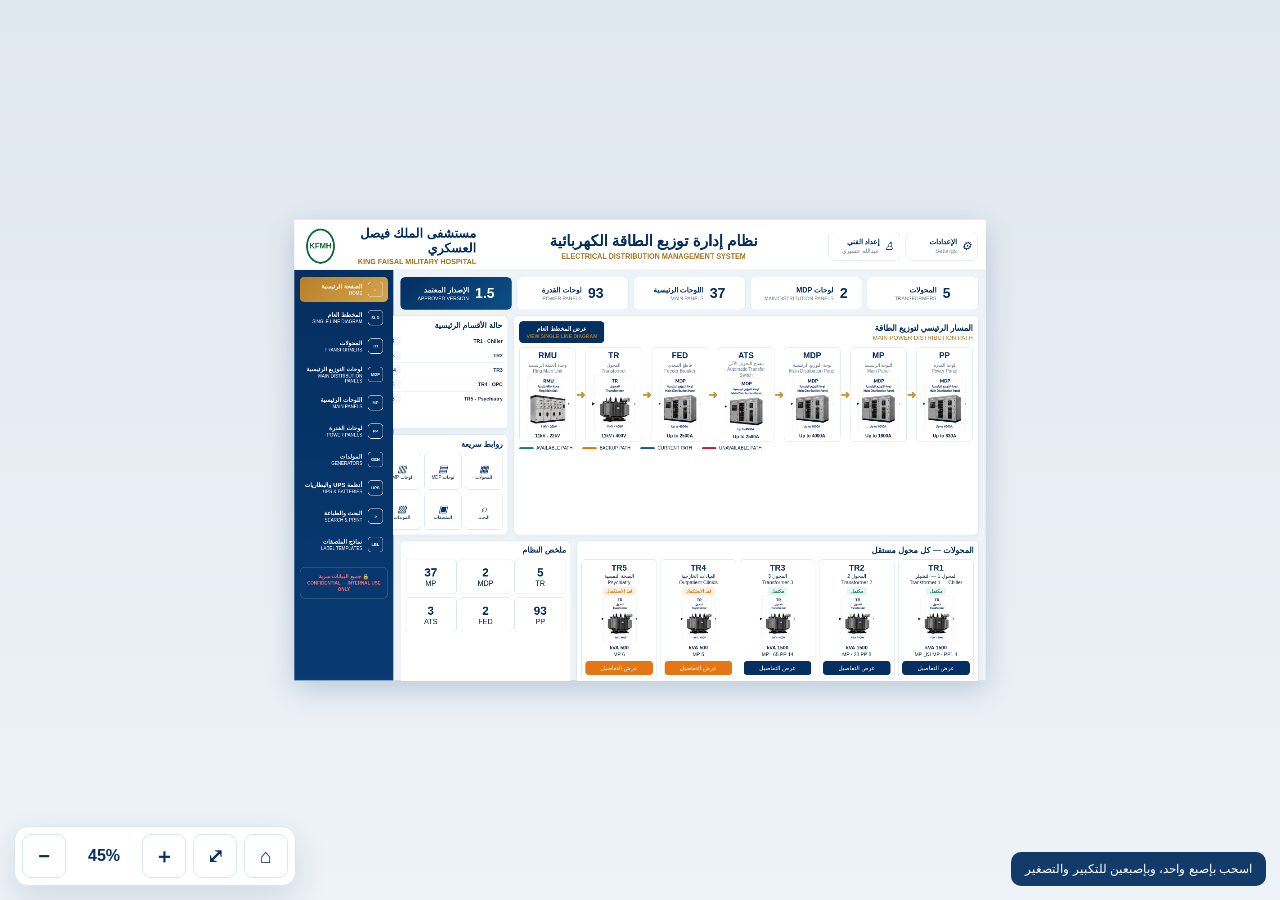
==== index.html @ 3d0b3456 "Rebuild approved electrical dashboard from scratch" ====
<!doctype html><html lang="ar" dir="rtl"><head><meta charset="utf-8"><meta name="viewport" content="width=device-width,initial-scale=1,minimum-scale=.1,maximum-scale=5,user-scalable=no,viewport-fit=cover"><title>نظام إدارة توزيع الطاقة الكهربائية</title><style>:root{--navy:#062f61;--navy2:#0c4e87;--gold:#c7963d;--bg:#eef3f8;--line:#dbe5ef;--ink:#10283f;--muted:#6b7b8d;--green:#17845c;--orange:#e47713;--red:#be2d2d;--shadow:0 14px 34px rgba(10,45,80,.12)}*{box-sizing:border-box}html,body{margin:0;width:100%;height:100%;overflow:hidden;background:#dfe7ef;font-family:Tahoma,"Segoe UI",Arial,sans-serif;color:var(--ink)}.vp{position:fixed;inset:0;overflow:hidden;touch-action:none;cursor:grab;background:linear-gradient(#dfe7ef,#edf3f8)}.vp.drag{cursor:grabbing}.stage{position:absolute;left:0;top:0;width:1536px;height:1024px;transform-origin:0 0;will-change:transform}.app{width:1536px;height:1024px;background:var(--bg);overflow:hidden;box-shadow:0 20px 60px rgba(6,47,97,.2)}header{height:112px;background:#fff;border-bottom:1px solid var(--line);display:grid;grid-template-columns:430px 1fr 370px;align-items:center;direction:ltr}.brand{display:flex;align-items:center;gap:18px;padding:14px 26px}.logo{width:78px;height:78px;border:4px solid #0f6a3b;border-radius:50%;display:grid;place-items:center;color:#0f6a3b;font-weight:900;background:#fff;font-size:17px}.brandtext{direction:rtl}.brandtext b{display:block;font-size:28px;color:var(--navy)}.brandtext span{display:block;margin-top:5px;color:#a7741e;font-weight:700;font-size:16px}.title{text-align:center;direction:rtl}.title h1{margin:0;font-size:34px;color:var(--navy)}.title p{margin:6px 0 0;color:#a7741e;font-weight:700;font-size:16px}.headtools{display:flex;gap:12px;justify-content:flex-end;padding:0 20px;direction:rtl}.tool{height:64px;min-width:160px;border:1px solid var(--line);border-radius:12px;background:#fff;display:flex;align-items:center;gap:10px;padding:10px 13px;color:var(--navy)}.tool i{font-size:25px}.tool small{display:block;color:var(--muted);margin-top:3px}.layout{display:grid;grid-template-columns:220px 1fr;height:912px;direction:ltr}.side{background:linear-gradient(180deg,#062f61,#083b72);padding:15px 12px;color:#fff;direction:rtl}.nav{display:grid;gap:7px}.nav button{height:56px;border:0;border-radius:10px;background:transparent;color:#fff;display:flex;align-items:center;gap:12px;padding:8px 11px;text-align:right;font-weight:700}.nav button.active{background:linear-gradient(135deg,#b77f28,#d4a54d)}.icon{width:34px;height:34px;border:1px solid #fff;border-radius:8px;display:grid;place-items:center;font-size:9px;flex:0 0 auto}.nav small{display:block;font-size:10px;font-weight:500;margin-top:2px}.conf{margin-top:22px;border:1px solid rgba(255,255,255,.3);border-radius:12px;padding:13px;text-align:center;color:#ff7070;font-weight:700;font-size:12px}.main{padding:15px 15px 10px;direction:rtl;overflow:hidden}.kpis{display:grid;grid-template-columns:repeat(5,1fr);gap:10px}.kpi{height:74px;background:#fff;border:1px solid var(--line);border-radius:11px;display:flex;align-items:center;justify-content:center;gap:14px}.kpi strong{font-size:31px;color:var(--navy)}.kpi b{color:var(--navy)}.kpi small{display:block;color:var(--muted);font-size:11px;margin-top:3px}.kpi.version{background:linear-gradient(135deg,var(--navy),var(--navy2))}.kpi.version *{color:#fff}.workspace{display:grid;grid-template-columns:1fr 380px;gap:12px;margin-top:12px}.panel,.status,.quick,.trs{background:#fff;border:1px solid var(--line);border-radius:12px;box-shadow:0 5px 16px rgba(10,45,80,.04)}.panel{padding:12px}.ph{display:flex;align-items:center;justify-content:space-between}.ph h2{margin:0;color:var(--navy);font-size:18px}.ph small{display:block;color:#a7741e;margin-top:3px}.sld{border:0;border-radius:8px;background:var(--navy);color:#fff;padding:9px 16px;font-weight:700}.flow{display:flex;align-items:center;justify-content:space-between;direction:ltr;margin-top:10px}.eq{width:126px;height:210px;border:1px solid var(--line);border-radius:9px;background:#fff;padding:7px;text-align:center;display:flex;flex-direction:column;justify-content:space-between}.eq b{color:var(--navy);font-size:18px}.eq small{color:var(--muted);font-size:10px;line-height:1.3}.eq img{width:100%;height:125px;object-fit:contain}.eq em{font-style:normal;font-size:10px;font-weight:700}.arr{font-size:25px;color:var(--gold);font-weight:900}.legend{display:flex;gap:22px;direction:ltr;margin-top:8px;font-size:10px}.leg{display:flex;align-items:center;gap:6px}.bar{width:32px;height:4px;border-radius:3px}.right{display:grid;grid-template-rows:252px 1fr;gap:12px}.status,.quick{padding:11px}.status h2,.quick h2{margin:0 0 8px;color:var(--navy);font-size:17px}.row{display:grid;grid-template-columns:1fr 52px 70px;align-items:center;gap:7px;padding:5px 0;border-bottom:1px solid #edf2f6;font-size:11px}.row:last-child{border:0}.num,.done,.wait{text-align:center;border-radius:5px;padding:4px}.num{background:#eef4f8}.done{background:#e8f6ef;color:var(--green)}.wait{background:#fff0e2;color:var(--orange)}.qgrid{display:grid;grid-template-columns:repeat(4,1fr);gap:7px}.q{height:82px;border:1px solid var(--line);border-radius:8px;display:grid;place-items:center;text-align:center;color:var(--navy);font-size:10px}.q i{display:block;font-size:22px}.bottom{display:grid;grid-template-columns:1fr 380px;gap:12px;margin-top:12px}.trs{padding:10px}.trs h2{margin:0;color:var(--navy);font-size:18px}.cards{display:grid;grid-template-columns:repeat(5,1fr);gap:8px;margin-top:9px}.card{border:1px solid var(--line);border-radius:9px;padding:8px;text-align:center}.card h3{margin:0;color:var(--navy);font-size:18px}.card .sub{font-size:11px;line-height:1.3;min-height:30px}.badge{display:inline-block;padding:4px 8px;border-radius:6px;font-size:10px;font-weight:700}.ok{background:#e7f6ef;color:var(--green)}.pending{background:#fff0e2;color:var(--orange)}.card img{width:120px;height:103px;object-fit:contain}.card p{font-size:11px;line-height:1.4;margin:2px 0 6px}.card button{width:100%;border:0;border-radius:7px;background:var(--navy);color:#fff;padding:8px}.card button.orange{background:var(--orange)}.summary{background:#fff;border:1px solid var(--line);border-radius:12px;padding:10px}.summary h2{margin:0;color:var(--navy);font-size:17px}.sumgrid{display:grid;grid-template-columns:repeat(3,1fr);gap:7px;margin-top:9px}.sum{height:78px;border:1px solid var(--line);border-radius:8px;display:grid;place-items:center;text-align:center}.sum strong{font-size:26px;color:var(--navy)}.controls{position:fixed;left:14px;bottom:14px;z-index:20;display:flex;gap:7px;direction:ltr;background:rgba(255,255,255,.96);padding:7px;border:1px solid var(--line);border-radius:14px;box-shadow:var(--shadow)}.controls button{width:44px;height:44px;border:1px solid var(--line);border-radius:9px;background:#fff;color:var(--navy);font-size:20px;font-weight:800}.controls span{min-width:62px;display:grid;place-items:center;color:var(--navy);font-weight:800}.hint{position:fixed;right:14px;bottom:14px;z-index:20;background:rgba(6,47,97,.94);color:#fff;padding:10px 14px;border-radius:10px;font-size:12px}@media(max-width:700px){.controls{left:10px;bottom:10px}.controls button{width:40px;height:40px}.hint{right:10px;bottom:68px}}</style></head><body><div class="controls"><button id="minus">−</button><span id="zv">45%</span><button id="plus">＋</button><button id="fit">⤢</button><button id="home">⌂</button></div><div class="hint">اسحب بإصبع واحد، وبإصبعين للتكبير والتصغير</div><div id="vp" class="vp"><div id="stage" class="stage"><div class="app"><header><div class="brand"><div class="logo">KFMH</div><div class="brandtext"><b>مستشفى الملك فيصل العسكري</b><span>KING FAISAL MILITARY HOSPITAL</span></div></div><div class="title"><h1>نظام إدارة توزيع الطاقة الكهربائية</h1><p>ELECTRICAL DISTRIBUTION MANAGEMENT SYSTEM</p></div><div class="headtools"><div class="tool"><i>⚙</i><div><b>الإعدادات</b><small>Settings</small></div></div><div class="tool"><i>♙</i><div><b>إعداد الفني</b><small>عبدالله عسيري</small></div></div></div></header><div class="layout"><aside class="side"><div class="nav"><button class="active"><span class="icon">⌂</span><span>الصفحة الرئيسية<small>HOME</small></span></button><button><span class="icon">SLD</span><span>المخطط العام<small>SINGLE LINE DIAGRAM</small></span></button><button><span class="icon">TR</span><span>المحولات<small>TRANSFORMERS</small></span></button><button><span class="icon">MDP</span><span>لوحات التوزيع الرئيسية<small>MAIN DISTRIBUTION PANELS</small></span></button><button><span class="icon">MP</span><span>اللوحات الرئيسية<small>MAIN PANELS</small></span></button><button><span class="icon">PP</span><span>لوحات القدرة<small>POWER PANELS</small></span></button><button><span class="icon">GEN</span><span>المولدات<small>GENERATORS</small></span></button><button><span class="icon">UPS</span><span>أنظمة UPS والبطاريات<small>UPS & BATTERIES</small></span></button><button><span class="icon">⌕</span><span>البحث والطباعة<small>SEARCH & PRINT</small></span></button><button><span class="icon">LBL</span><span>نماذج الملصقات<small>LABEL TEMPLATES</small></span></button></div><div class="conf">🔒 جميع البيانات سرية<br><small>CONFIDENTIAL — INTERNAL USE ONLY</small></div></aside><main class="main"><div class="kpis"><div class="kpi"><strong>5</strong><div><b>المحولات</b><small>TRANSFORMERS</small></div></div><div class="kpi"><strong>2</strong><div><b>لوحات MDP</b><small>MAIN DISTRIBUTION PANELS</small></div></div><div class="kpi"><strong>37</strong><div><b>اللوحات الرئيسية</b><small>MAIN PANELS</small></div></div><div class="kpi"><strong>93</strong><div><b>لوحات القدرة</b><small>POWER PANELS</small></div></div><div class="kpi version"><strong>1.5</strong><div><b>الإصدار المعتمد</b><small>APPROVED VERSION</small></div></div></div><div class="workspace"><section class="panel"><div class="ph"><div><h2>المسار الرئيسي لتوزيع الطاقة</h2><small>MAIN POWER DISTRIBUTION PATH</small></div><button class="sld">عرض المخطط العام<br><small>VIEW SINGLE LINE DIAGRAM</small></button></div><div class="flow"><div class="eq"><b>RMU</b><small>وحدة الحلقة الرئيسية<br>Ring Main Unit</small><img data-img="rmu"><em>11kV - 22kV</em></div><span class="arr">➜</span><div class="eq"><b>TR</b><small>المحول<br>Transformer</small><img data-img="tr"><em>11kV / 400V</em></div><span class="arr">➜</span><div class="eq"><b>FED</b><small>قاطع المغذي<br>Feeder Breaker</small><img data-img="panel"><em>Up to 2500A</em></div><span class="arr">➜</span><div class="eq"><b>ATS</b><small>مفتاح التحويل الآلي<br>Automatic Transfer Switch</small><img data-img="panel"><em>Up to 2500A</em></div><span class="arr">➜</span><div class="eq"><b>MDP</b><small>لوحة التوزيع الرئيسية<br>Main Distribution Panel</small><img data-img="panel"><em>Up to 4000A</em></div><span class="arr">➜</span><div class="eq"><b>MP</b><small>اللوحة الرئيسية<br>Main Panel</small><img data-img="panel"><em>Up to 1600A</em></div><span class="arr">➜</span><div class="eq"><b>PP</b><small>لوحة القدرة<br>Power Panel</small><img data-img="panel"><em>Up to 630A</em></div></div><div class="legend"><div class="leg"><span class="bar" style="background:#16845c"></span>AVAILABLE PATH</div><div class="leg"><span class="bar" style="background:#e87500"></span>BACKUP PATH</div><div class="leg"><span class="bar" style="background:#12559b"></span>CURRENT PATH</div><div class="leg"><span class="bar" style="background:#db1230"></span>UNAVAILABLE PATH</div></div></section><div class="right"><section class="status"><h2>حالة الأقسام الرئيسية</h2><div class="row"><b>TR1 - Chiller</b><span class="num">4 MP</span><span class="done">مكتمل</span></div><div class="row"><b>TR2</b><span class="num">8 MP</span><span class="done">مكتمل</span></div><div class="row"><b>TR3</b><span class="num">14 MP</span><span class="done">مكتمل</span></div><div class="row"><b>TR4 - OPC</b><span class="num">5 MP</span><span class="wait">قيد الاستكمال</span></div><div class="row"><b>TR5 - Psychiatry</b><span class="num">6 MP</span><span class="wait">قيد الاستكمال</span></div></section><section class="quick"><h2>روابط سريعة</h2><div class="qgrid"><div class="q"><div><i>▦</i>المحولات</div></div><div class="q"><div><i>▤</i>لوحات MDP</div></div><div class="q"><div><i>▥</i>لوحات MP</div></div><div class="q"><div><i>▧</i>لوحات PP</div></div><div class="q"><div><i>⌕</i>البحث</div></div><div class="q"><div><i>▣</i>الملصقات</div></div><div class="q"><div><i>▨</i>المولدات</div></div><div class="q"><div><i>▱</i>UPS</div></div></div></section></div></div><div class="bottom"><section class="trs"><h2>المحولات — كل محول مستقل</h2><div class="cards"><article class="card"><h3>TR1</h3><div class="sub">المحول 1 — التشيلر<br>Transformer 1 — Chiller</div><span class="badge ok">مكتمل</span><br><img data-img="tr"><p><b>1500 kVA</b><br>4 MP · PP1 لكل MP</p><button>عرض التفاصيل</button></article><article class="card"><h3>TR2</h3><div class="sub">المحول 2<br>Transformer 2</div><span class="badge ok">مكتمل</span><br><img data-img="tr"><p><b>1500 kVA</b><br>8 MP · 28 PP</p><button>عرض التفاصيل</button></article><article class="card"><h3>TR3</h3><div class="sub">المحول 3<br>Transformer 3</div><span class="badge ok">مكتمل</span><br><img data-img="tr"><p><b>1500 kVA</b><br>14 MP · 65 PP</p><button>عرض التفاصيل</button></article><article class="card"><h3>TR4</h3><div class="sub">العيادات الخارجية<br>Outpatient Clinics</div><span class="badge pending">قيد الاستكمال</span><br><img data-img="tr"><p><b>500 kVA</b><br>5 MP</p><button class="orange">عرض التفاصيل</button></article><article class="card"><h3>TR5</h3><div class="sub">الصحة النفسية<br>Psychiatry</div><span class="badge pending">قيد الاستكمال</span><br><img data-img="tr"><p><b>500 kVA</b><br>6 MP</p><button class="orange">عرض التفاصيل</button></article></div></section><section class="summary"><h2>ملخص النظام</h2><div class="sumgrid"><div class="sum"><div><strong>5</strong><br>TR</div></div><div class="sum"><div><strong>2</strong><br>MDP</div></div><div class="sum"><div><strong>37</strong><br>MP</div></div><div class="sum"><div><strong>93</strong><br>PP</div></div><div class="sum"><div><strong>2</strong><br>FED</div></div><div class="sum"><div><strong>3</strong><br>ATS</div></div></div></section></div></main></div></div></div></div><script>async function loadImg(name){const t=await fetch('assets/'+name+'.b64').then(r=>r.text());document.querySelectorAll('[data-img="'+name+'"]').forEach(i=>i.src='data:image/webp;base64,'+t.trim())}['rmu','tr','panel'].forEach(loadImg);const W=1536,H=1024,MIN=.1,MAX=4,STEP=.05,vp=document.getElementById('vp'),stage=document.getElementById('stage'),zv=document.getElementById('zv');let z=.45,x=0,y=0,drag=false,sx=0,sy=0,bx=0,by=0,pinch=0,startZ=1;function clamp(){const w=W*z,h=H*z,p=18;x=Math.max(Math.min(p,innerWidth-w-p),Math.min(Math.max(p,innerWidth-w-p),x));y=Math.max(Math.min(p,innerHeight-h-p),Math.min(Math.max(p,innerHeight-h-p),y))}function draw(){clamp();stage.style.transform=`translate3d(${x}px,${y}px,0) scale(${z})`;zv.textContent=Math.round(z*100)+'%'}function set45(){z=.45;x=(innerWidth-W*z)/2;y=(innerHeight-H*z)/2;draw()}function fit(){z=Math.min((innerWidth-20)/W,(innerHeight-20)/H);x=(innerWidth-W*z)/2;y=(innerHeight-H*z)/2;draw()}function zoom(d,cx=innerWidth/2,cy=innerHeight/2){const o=z;z=Math.max(MIN,Math.min(MAX,z+d));const r=z/o;x=cx-(cx-x)*r;y=cy-(cy-y)*r;draw()}minus.onclick=()=>zoom(-STEP);plus.onclick=()=>zoom(STEP);fit.onclick=fit;home.onclick=set45;vp.addEventListener('pointerdown',e=>{if(e.target.closest('button'))return;drag=true;vp.classList.add('drag');vp.setPointerCapture(e.pointerId);sx=e.clientX;sy=e.clientY;bx=x;by=y});vp.addEventListener('pointermove',e=>{if(!drag)return;x=bx+e.clientX-sx;y=by+e.clientY-sy;draw()});['pointerup','pointercancel'].forEach(n=>vp.addEventListener(n,()=>{drag=false;vp.classList.remove('drag')}));vp.addEventListener('wheel',e=>{e.preventDefault();zoom(e.deltaY<0?STEP:-STEP,e.clientX,e.clientY)},{passive:false});vp.addEventListener('touchstart',e=>{if(e.touches.length===2){pinch=Math.hypot(e.touches[0].clientX-e.touches[1].clientX,e.touches[0].clientY-e.touches[1].clientY);startZ=z}},{passive:false});vp.addEventListener('touchmove',e=>{if(e.touches.length===2&&pinch){e.preventDefault();const d=Math.hypot(e.touches[0].clientX-e.touches[1].clientX,e.touches[0].clientY-e.touches[1].clientY),mx=(e.touches[0].clientX+e.touches[1].clientX)/2,my=(e.touches[0].clientY+e.touches[1].clientY)/2,o=z;z=Math.max(MIN,Math.min(MAX,startZ*d/pinch));const r=z/o;x=mx-(mx-x)*r;y=my-(my-y)*r;draw()}},{passive:false});addEventListener('resize',set45);addEventListener('load',set45);</script></body></html>
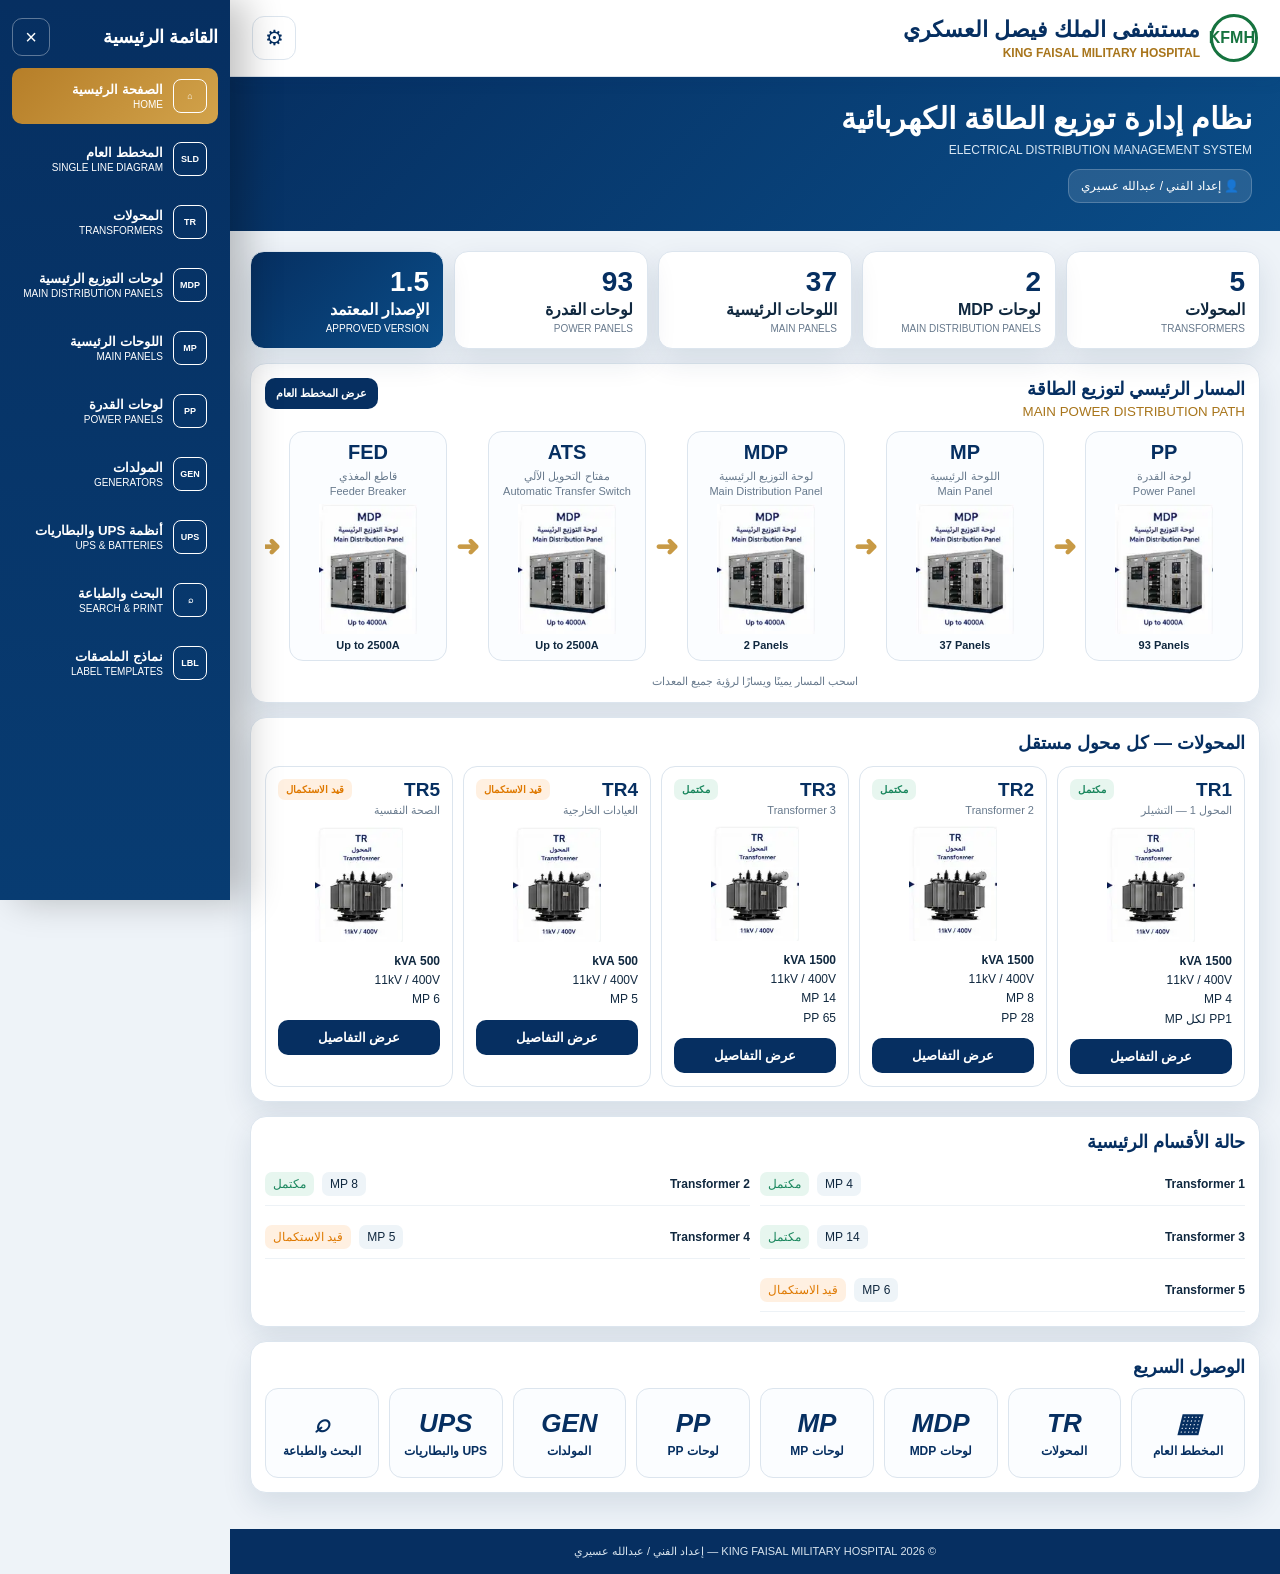
==== commit 5f2458cb: "Rebuild homepage mobile first for phones and desktop" ====
--- a/index.html
+++ b/index.html
@@ -1 +1 @@
-<!doctype html><html lang="ar" dir="rtl"><head><meta charset="utf-8"><meta name="viewport" content="width=device-width,initial-scale=1,minimum-scale=.1,maximum-scale=5,user-scalable=no,viewport-fit=cover"><title>نظام إدارة توزيع الطاقة الكهربائية</title><style>:root{--navy:#062f61;--navy2:#0c4e87;--gold:#c7963d;--bg:#eef3f8;--line:#dbe5ef;--ink:#10283f;--muted:#6b7b8d;--green:#17845c;--orange:#e47713;--red:#be2d2d;--shadow:0 14px 34px rgba(10,45,80,.12)}*{box-sizing:border-box}html,body{margin:0;width:100%;height:100%;overflow:hidden;background:#dfe7ef;font-family:Tahoma,"Segoe UI",Arial,sans-serif;color:var(--ink)}.vp{position:fixed;inset:0;overflow:hidden;touch-action:none;cursor:grab;background:linear-gradient(#dfe7ef,#edf3f8)}.vp.drag{cursor:grabbing}.stage{position:absolute;left:0;top:0;width:1536px;height:1024px;transform-origin:0 0;will-change:transform}.app{width:1536px;height:1024px;background:var(--bg);overflow:hidden;box-shadow:0 20px 60px rgba(6,47,97,.2)}header{height:112px;background:#fff;border-bottom:1px solid var(--line);display:grid;grid-template-columns:430px 1fr 370px;align-items:center;direction:ltr}.brand{display:flex;align-items:center;gap:18px;padding:14px 26px}.logo{width:78px;height:78px;border:4px solid #0f6a3b;border-radius:50%;display:grid;place-items:center;color:#0f6a3b;font-weight:900;background:#fff;font-size:17px}.brandtext{direction:rtl}.brandtext b{display:block;font-size:28px;color:var(--navy)}.brandtext span{display:block;margin-top:5px;color:#a7741e;font-weight:700;font-size:16px}.title{text-align:center;direction:rtl}.title h1{margin:0;font-size:34px;color:var(--navy)}.title p{margin:6px 0 0;color:#a7741e;font-weight:700;font-size:16px}.headtools{display:flex;gap:12px;justify-content:flex-end;padding:0 20px;direction:rtl}.tool{height:64px;min-width:160px;border:1px solid var(--line);border-radius:12px;background:#fff;display:flex;align-items:center;gap:10px;padding:10px 13px;color:var(--navy)}.tool i{font-size:25px}.tool small{display:block;color:var(--muted);margin-top:3px}.layout{display:grid;grid-template-columns:220px 1fr;height:912px;direction:ltr}.side{background:linear-gradient(180deg,#062f61,#083b72);padding:15px 12px;color:#fff;direction:rtl}.nav{display:grid;gap:7px}.nav button{height:56px;border:0;border-radius:10px;background:transparent;color:#fff;display:flex;align-items:center;gap:12px;padding:8px 11px;text-align:right;font-weight:700}.nav button.active{background:linear-gradient(135deg,#b77f28,#d4a54d)}.icon{width:34px;height:34px;border:1px solid #fff;border-radius:8px;display:grid;place-items:center;font-size:9px;flex:0 0 auto}.nav small{display:block;font-size:10px;font-weight:500;margin-top:2px}.conf{margin-top:22px;border:1px solid rgba(255,255,255,.3);border-radius:12px;padding:13px;text-align:center;color:#ff7070;font-weight:700;font-size:12px}.main{padding:15px 15px 10px;direction:rtl;overflow:hidden}.kpis{display:grid;grid-template-columns:repeat(5,1fr);gap:10px}.kpi{height:74px;background:#fff;border:1px solid var(--line);border-radius:11px;display:flex;align-items:center;justify-content:center;gap:14px}.kpi strong{font-size:31px;color:var(--navy)}.kpi b{color:var(--navy)}.kpi small{display:block;color:var(--muted);font-size:11px;margin-top:3px}.kpi.version{background:linear-gradient(135deg,var(--navy),var(--navy2))}.kpi.version *{color:#fff}.workspace{display:grid;grid-template-columns:1fr 380px;gap:12px;margin-top:12px}.panel,.status,.quick,.trs{background:#fff;border:1px solid var(--line);border-radius:12px;box-shadow:0 5px 16px rgba(10,45,80,.04)}.panel{padding:12px}.ph{display:flex;align-items:center;justify-content:space-between}.ph h2{margin:0;color:var(--navy);font-size:18px}.ph small{display:block;color:#a7741e;margin-top:3px}.sld{border:0;border-radius:8px;background:var(--navy);color:#fff;padding:9px 16px;font-weight:700}.flow{display:flex;align-items:center;justify-content:space-between;direction:ltr;margin-top:10px}.eq{width:126px;height:210px;border:1px solid var(--line);border-radius:9px;background:#fff;padding:7px;text-align:center;display:flex;flex-direction:column;justify-content:space-between}.eq b{color:var(--navy);font-size:18px}.eq small{color:var(--muted);font-size:10px;line-height:1.3}.eq img{width:100%;height:125px;object-fit:contain}.eq em{font-style:normal;font-size:10px;font-weight:700}.arr{font-size:25px;color:var(--gold);font-weight:900}.legend{display:flex;gap:22px;direction:ltr;margin-top:8px;font-size:10px}.leg{display:flex;align-items:center;gap:6px}.bar{width:32px;height:4px;border-radius:3px}.right{display:grid;grid-template-rows:252px 1fr;gap:12px}.status,.quick{padding:11px}.status h2,.quick h2{margin:0 0 8px;color:var(--navy);font-size:17px}.row{display:grid;grid-template-columns:1fr 52px 70px;align-items:center;gap:7px;padding:5px 0;border-bottom:1px solid #edf2f6;font-size:11px}.row:last-child{border:0}.num,.done,.wait{text-align:center;border-radius:5px;padding:4px}.num{background:#eef4f8}.done{background:#e8f6ef;color:var(--green)}.wait{background:#fff0e2;color:var(--orange)}.qgrid{display:grid;grid-template-columns:repeat(4,1fr);gap:7px}.q{height:82px;border:1px solid var(--line);border-radius:8px;display:grid;place-items:center;text-align:center;color:var(--navy);font-size:10px}.q i{display:block;font-size:22px}.bottom{display:grid;grid-template-columns:1fr 380px;gap:12px;margin-top:12px}.trs{padding:10px}.trs h2{margin:0;color:var(--navy);font-size:18px}.cards{display:grid;grid-template-columns:repeat(5,1fr);gap:8px;margin-top:9px}.card{border:1px solid var(--line);border-radius:9px;padding:8px;text-align:center}.card h3{margin:0;color:var(--navy);font-size:18px}.card .sub{font-size:11px;line-height:1.3;min-height:30px}.badge{display:inline-block;padding:4px 8px;border-radius:6px;font-size:10px;font-weight:700}.ok{background:#e7f6ef;color:var(--green)}.pending{background:#fff0e2;color:var(--orange)}.card img{width:120px;height:103px;object-fit:contain}.card p{font-size:11px;line-height:1.4;margin:2px 0 6px}.card button{width:100%;border:0;border-radius:7px;background:var(--navy);color:#fff;padding:8px}.card button.orange{background:var(--orange)}.summary{background:#fff;border:1px solid var(--line);border-radius:12px;padding:10px}.summary h2{margin:0;color:var(--navy);font-size:17px}.sumgrid{display:grid;grid-template-columns:repeat(3,1fr);gap:7px;margin-top:9px}.sum{height:78px;border:1px solid var(--line);border-radius:8px;display:grid;place-items:center;text-align:center}.sum strong{font-size:26px;color:var(--navy)}.controls{position:fixed;left:14px;bottom:14px;z-index:20;display:flex;gap:7px;direction:ltr;background:rgba(255,255,255,.96);padding:7px;border:1px solid var(--line);border-radius:14px;box-shadow:var(--shadow)}.controls button{width:44px;height:44px;border:1px solid var(--line);border-radius:9px;background:#fff;color:var(--navy);font-size:20px;font-weight:800}.controls span{min-width:62px;display:grid;place-items:center;color:var(--navy);font-weight:800}.hint{position:fixed;right:14px;bottom:14px;z-index:20;background:rgba(6,47,97,.94);color:#fff;padding:10px 14px;border-radius:10px;font-size:12px}@media(max-width:700px){.controls{left:10px;bottom:10px}.controls button{width:40px;height:40px}.hint{right:10px;bottom:68px}}</style></head><body><div class="controls"><button id="minus">−</button><span id="zv">45%</span><button id="plus">＋</button><button id="fit">⤢</button><button id="home">⌂</button></div><div class="hint">اسحب بإصبع واحد، وبإصبعين للتكبير والتصغير</div><div id="vp" class="vp"><div id="stage" class="stage"><div class="app"><header><div class="brand"><div class="logo">KFMH</div><div class="brandtext"><b>مستشفى الملك فيصل العسكري</b><span>KING FAISAL MILITARY HOSPITAL</span></div></div><div class="title"><h1>نظام إدارة توزيع الطاقة الكهربائية</h1><p>ELECTRICAL DISTRIBUTION MANAGEMENT SYSTEM</p></div><div class="headtools"><div class="tool"><i>⚙</i><div><b>الإعدادات</b><small>Settings</small></div></div><div class="tool"><i>♙</i><div><b>إعداد الفني</b><small>عبدالله عسيري</small></div></div></div></header><div class="layout"><aside class="side"><div class="nav"><button class="active"><span class="icon">⌂</span><span>الصفحة الرئيسية<small>HOME</small></span></button><button><span class="icon">SLD</span><span>المخطط العام<small>SINGLE LINE DIAGRAM</small></span></button><button><span class="icon">TR</span><span>المحولات<small>TRANSFORMERS</small></span></button><button><span class="icon">MDP</span><span>لوحات التوزيع الرئيسية<small>MAIN DISTRIBUTION PANELS</small></span></button><button><span class="icon">MP</span><span>اللوحات الرئيسية<small>MAIN PANELS</small></span></button><button><span class="icon">PP</span><span>لوحات القدرة<small>POWER PANELS</small></span></button><button><span class="icon">GEN</span><span>المولدات<small>GENERATORS</small></span></button><button><span class="icon">UPS</span><span>أنظمة UPS والبطاريات<small>UPS & BATTERIES</small></span></button><button><span class="icon">⌕</span><span>البحث والطباعة<small>SEARCH & PRINT</small></span></button><button><span class="icon">LBL</span><span>نماذج الملصقات<small>LABEL TEMPLATES</small></span></button></div><div class="conf">🔒 جميع البيانات سرية<br><small>CONFIDENTIAL — INTERNAL USE ONLY</small></div></aside><main class="main"><div class="kpis"><div class="kpi"><strong>5</strong><div><b>المحولات</b><small>TRANSFORMERS</small></div></div><div class="kpi"><strong>2</strong><div><b>لوحات MDP</b><small>MAIN DISTRIBUTION PANELS</small></div></div><div class="kpi"><strong>37</strong><div><b>اللوحات الرئيسية</b><small>MAIN PANELS</small></div></div><div class="kpi"><strong>93</strong><div><b>لوحات القدرة</b><small>POWER PANELS</small></div></div><div class="kpi version"><strong>1.5</strong><div><b>الإصدار المعتمد</b><small>APPROVED VERSION</small></div></div></div><div class="workspace"><section class="panel"><div class="ph"><div><h2>المسار الرئيسي لتوزيع الطاقة</h2><small>MAIN POWER DISTRIBUTION PATH</small></div><button class="sld">عرض المخطط العام<br><small>VIEW SINGLE LINE DIAGRAM</small></button></div><div class="flow"><div class="eq"><b>RMU</b><small>وحدة الحلقة الرئيسية<br>Ring Main Unit</small><img data-img="rmu"><em>11kV - 22kV</em></div><span class="arr">➜</span><div class="eq"><b>TR</b><small>المحول<br>Transformer</small><img data-img="tr"><em>11kV / 400V</em></div><span class="arr">➜</span><div class="eq"><b>FED</b><small>قاطع المغذي<br>Feeder Breaker</small><img data-img="panel"><em>Up to 2500A</em></div><span class="arr">➜</span><div class="eq"><b>ATS</b><small>مفتاح التحويل الآلي<br>Automatic Transfer Switch</small><img data-img="panel"><em>Up to 2500A</em></div><span class="arr">➜</span><div class="eq"><b>MDP</b><small>لوحة التوزيع الرئيسية<br>Main Distribution Panel</small><img data-img="panel"><em>Up to 4000A</em></div><span class="arr">➜</span><div class="eq"><b>MP</b><small>اللوحة الرئيسية<br>Main Panel</small><img data-img="panel"><em>Up to 1600A</em></div><span class="arr">➜</span><div class="eq"><b>PP</b><small>لوحة القدرة<br>Power Panel</small><img data-img="panel"><em>Up to 630A</em></div></div><div class="legend"><div class="leg"><span class="bar" style="background:#16845c"></span>AVAILABLE PATH</div><div class="leg"><span class="bar" style="background:#e87500"></span>BACKUP PATH</div><div class="leg"><span class="bar" style="background:#12559b"></span>CURRENT PATH</div><div class="leg"><span class="bar" style="background:#db1230"></span>UNAVAILABLE PATH</div></div></section><div class="right"><section class="status"><h2>حالة الأقسام الرئيسية</h2><div class="row"><b>TR1 - Chiller</b><span class="num">4 MP</span><span class="done">مكتمل</span></div><div class="row"><b>TR2</b><span class="num">8 MP</span><span class="done">مكتمل</span></div><div class="row"><b>TR3</b><span class="num">14 MP</span><span class="done">مكتمل</span></div><div class="row"><b>TR4 - OPC</b><span class="num">5 MP</span><span class="wait">قيد الاستكمال</span></div><div class="row"><b>TR5 - Psychiatry</b><span class="num">6 MP</span><span class="wait">قيد الاستكمال</span></div></section><section class="quick"><h2>روابط سريعة</h2><div class="qgrid"><div class="q"><div><i>▦</i>المحولات</div></div><div class="q"><div><i>▤</i>لوحات MDP</div></div><div class="q"><div><i>▥</i>لوحات MP</div></div><div class="q"><div><i>▧</i>لوحات PP</div></div><div class="q"><div><i>⌕</i>البحث</div></div><div class="q"><div><i>▣</i>الملصقات</div></div><div class="q"><div><i>▨</i>المولدات</div></div><div class="q"><div><i>▱</i>UPS</div></div></div></section></div></div><div class="bottom"><section class="trs"><h2>المحولات — كل محول مستقل</h2><div class="cards"><article class="card"><h3>TR1</h3><div class="sub">المحول 1 — التشيلر<br>Transformer 1 — Chiller</div><span class="badge ok">مكتمل</span><br><img data-img="tr"><p><b>1500 kVA</b><br>4 MP · PP1 لكل MP</p><button>عرض التفاصيل</button></article><article class="card"><h3>TR2</h3><div class="sub">المحول 2<br>Transformer 2</div><span class="badge ok">مكتمل</span><br><img data-img="tr"><p><b>1500 kVA</b><br>8 MP · 28 PP</p><button>عرض التفاصيل</button></article><article class="card"><h3>TR3</h3><div class="sub">المحول 3<br>Transformer 3</div><span class="badge ok">مكتمل</span><br><img data-img="tr"><p><b>1500 kVA</b><br>14 MP · 65 PP</p><button>عرض التفاصيل</button></article><article class="card"><h3>TR4</h3><div class="sub">العيادات الخارجية<br>Outpatient Clinics</div><span class="badge pending">قيد الاستكمال</span><br><img data-img="tr"><p><b>500 kVA</b><br>5 MP</p><button class="orange">عرض التفاصيل</button></article><article class="card"><h3>TR5</h3><div class="sub">الصحة النفسية<br>Psychiatry</div><span class="badge pending">قيد الاستكمال</span><br><img data-img="tr"><p><b>500 kVA</b><br>6 MP</p><button class="orange">عرض التفاصيل</button></article></div></section><section class="summary"><h2>ملخص النظام</h2><div class="sumgrid"><div class="sum"><div><strong>5</strong><br>TR</div></div><div class="sum"><div><strong>2</strong><br>MDP</div></div><div class="sum"><div><strong>37</strong><br>MP</div></div><div class="sum"><div><strong>93</strong><br>PP</div></div><div class="sum"><div><strong>2</strong><br>FED</div></div><div class="sum"><div><strong>3</strong><br>ATS</div></div></div></section></div></main></div></div></div></div><script>async function loadImg(name){const t=await fetch('assets/'+name+'.b64').then(r=>r.text());document.querySelectorAll('[data-img="'+name+'"]').forEach(i=>i.src='data:image/webp;base64,'+t.trim())}['rmu','tr','panel'].forEach(loadImg);const W=1536,H=1024,MIN=.1,MAX=4,STEP=.05,vp=document.getElementById('vp'),stage=document.getElementById('stage'),zv=document.getElementById('zv');let z=.45,x=0,y=0,drag=false,sx=0,sy=0,bx=0,by=0,pinch=0,startZ=1;function clamp(){const w=W*z,h=H*z,p=18;x=Math.max(Math.min(p,innerWidth-w-p),Math.min(Math.max(p,innerWidth-w-p),x));y=Math.max(Math.min(p,innerHeight-h-p),Math.min(Math.max(p,innerHeight-h-p),y))}function draw(){clamp();stage.style.transform=`translate3d(${x}px,${y}px,0) scale(${z})`;zv.textContent=Math.round(z*100)+'%'}function set45(){z=.45;x=(innerWidth-W*z)/2;y=(innerHeight-H*z)/2;draw()}function fit(){z=Math.min((innerWidth-20)/W,(innerHeight-20)/H);x=(innerWidth-W*z)/2;y=(innerHeight-H*z)/2;draw()}function zoom(d,cx=innerWidth/2,cy=innerHeight/2){const o=z;z=Math.max(MIN,Math.min(MAX,z+d));const r=z/o;x=cx-(cx-x)*r;y=cy-(cy-y)*r;draw()}minus.onclick=()=>zoom(-STEP);plus.onclick=()=>zoom(STEP);fit.onclick=fit;home.onclick=set45;vp.addEventListener('pointerdown',e=>{if(e.target.closest('button'))return;drag=true;vp.classList.add('drag');vp.setPointerCapture(e.pointerId);sx=e.clientX;sy=e.clientY;bx=x;by=y});vp.addEventListener('pointermove',e=>{if(!drag)return;x=bx+e.clientX-sx;y=by+e.clientY-sy;draw()});['pointerup','pointercancel'].forEach(n=>vp.addEventListener(n,()=>{drag=false;vp.classList.remove('drag')}));vp.addEventListener('wheel',e=>{e.preventDefault();zoom(e.deltaY<0?STEP:-STEP,e.clientX,e.clientY)},{passive:false});vp.addEventListener('touchstart',e=>{if(e.touches.length===2){pinch=Math.hypot(e.touches[0].clientX-e.touches[1].clientX,e.touches[0].clientY-e.touches[1].clientY);startZ=z}},{passive:false});vp.addEventListener('touchmove',e=>{if(e.touches.length===2&&pinch){e.preventDefault();const d=Math.hypot(e.touches[0].clientX-e.touches[1].clientX,e.touches[0].clientY-e.touches[1].clientY),mx=(e.touches[0].clientX+e.touches[1].clientX)/2,my=(e.touches[0].clientY+e.touches[1].clientY)/2,o=z;z=Math.max(MIN,Math.min(MAX,startZ*d/pinch));const r=z/o;x=mx-(mx-x)*r;y=my-(my-y)*r;draw()}},{passive:false});addEventListener('resize',set45);addEventListener('load',set45);</script></body></html>+<!doctype html><html lang="ar" dir="rtl"><head><meta charset="utf-8"><meta name="viewport" content="width=device-width,initial-scale=1,viewport-fit=cover"><title>نظام إدارة توزيع الطاقة الكهربائية</title><style>:root{--navy:#062f61;--navy2:#0a4d88;--gold:#c89a45;--bg:#eef3f8;--card:#fff;--line:#dce5ee;--ink:#10283f;--muted:#687a8d;--green:#19865d;--orange:#df7900;--shadow:0 12px 30px rgba(8,45,82,.11)}*{box-sizing:border-box}html{scroll-behavior:smooth}body{margin:0;background:var(--bg);color:var(--ink);font-family:Tahoma,"Segoe UI",Arial,sans-serif}.app{min-height:100vh}.topbar{position:sticky;top:0;z-index:40;background:#fff;border-bottom:1px solid var(--line);display:flex;align-items:center;justify-content:space-between;padding:12px 14px;box-shadow:0 5px 16px rgba(6,47,97,.06)}.brand{display:flex;align-items:center;gap:10px}.logo{width:48px;height:48px;border-radius:50%;border:3px solid #16733f;display:grid;place-items:center;color:#16733f;font-weight:900;background:#fff}.brand h1{margin:0;color:var(--navy);font-size:17px}.brand p{margin:3px 0 0;color:#a8751b;font-size:10px;font-weight:700}.menuBtn,.settingsBtn{width:44px;height:44px;border:1px solid var(--line);border-radius:12px;background:#fff;color:var(--navy);font-size:21px}.hero{background:linear-gradient(135deg,var(--navy),var(--navy2));color:#fff;padding:18px 14px 22px}.hero h2{margin:0;font-size:24px}.hero p{margin:7px 0 0;color:#d9e7f3;font-size:12px}.tech{margin-top:12px;display:inline-flex;gap:8px;align-items:center;background:rgba(255,255,255,.12);border:1px solid rgba(255,255,255,.2);padding:9px 12px;border-radius:12px;font-size:12px}.content{padding:14px}.kpis{display:grid;grid-template-columns:repeat(2,1fr);gap:10px}.kpi{background:#fff;border:1px solid var(--line);border-radius:14px;padding:14px;box-shadow:var(--shadow)}.kpi strong{display:block;color:var(--navy);font-size:28px}.kpi span{display:block;font-weight:700;margin-top:2px}.kpi small{display:block;color:var(--muted);margin-top:4px;font-size:10px}.kpi.version{background:linear-gradient(135deg,var(--navy),var(--navy2));color:#fff}.kpi.version strong,.kpi.version small{color:#fff}.section{margin-top:14px;background:#fff;border:1px solid var(--line);border-radius:16px;padding:14px;box-shadow:var(--shadow)}.sectionHead{display:flex;align-items:flex-start;justify-content:space-between;gap:10px}.section h3{margin:0;color:var(--navy);font-size:18px}.sectionHead small{display:block;color:#a8751b;margin-top:4px}.sld{border:0;background:var(--navy);color:#fff;border-radius:10px;padding:9px 11px;font-weight:700;font-size:11px}.flowWrap{overflow-x:auto;overscroll-behavior-inline:contain;scroll-snap-type:x proximity;padding:12px 2px 6px}.flow{display:flex;align-items:center;gap:9px;width:max-content;direction:ltr}.eq{scroll-snap-align:center;width:158px;height:230px;border:1px solid var(--line);border-radius:14px;background:#fbfdff;padding:9px;text-align:center;display:flex;flex-direction:column;justify-content:space-between}.eq b{font-size:20px;color:var(--navy)}.eq small{font-size:11px;color:var(--muted);line-height:1.35}.eq img{width:100%;height:130px;object-fit:contain}.eq em{font-style:normal;font-weight:700;font-size:11px}.arrow{font-size:28px;color:var(--gold);font-weight:900}.hint{margin:8px 0 0;color:var(--muted);font-size:11px;text-align:center}.cards{display:grid;grid-template-columns:1fr;gap:10px;margin-top:12px}.card{border:1px solid var(--line);border-radius:14px;padding:12px;background:#fff}.cardTop{display:flex;align-items:flex-start;justify-content:space-between;gap:8px}.card h4{margin:0;color:var(--navy);font-size:19px}.sub{font-size:11px;color:var(--muted);margin-top:3px}.badge{display:inline-block;border-radius:7px;padding:5px 8px;font-size:10px;font-weight:700}.ok{background:#e7f6ef;color:var(--green)}.pending{background:#fff0e1;color:var(--orange)}.cardBody{display:grid;grid-template-columns:118px 1fr;gap:10px;align-items:center;margin-top:10px}.card img{width:118px;height:100px;object-fit:contain}.card p{margin:0;font-size:12px;line-height:1.6}.card button{width:100%;margin-top:10px;border:0;border-radius:10px;background:var(--navy);color:#fff;padding:10px;font-weight:700}.statusGrid{display:grid;grid-template-columns:1fr;gap:10px;margin-top:10px}.statusItem{display:grid;grid-template-columns:1fr auto auto;gap:8px;align-items:center;border-bottom:1px solid #edf2f6;padding:9px 0;font-size:12px}.pill{border-radius:7px;padding:5px 8px;background:#eef4f8}.done{background:#e7f6ef;color:var(--green)}.wait{background:#fff0e1;color:var(--orange)}.quick{display:grid;grid-template-columns:repeat(2,1fr);gap:10px;margin-top:10px}.q{min-height:90px;border:1px solid var(--line);border-radius:13px;display:grid;place-items:center;text-align:center;color:var(--navy);font-weight:700;font-size:12px;background:#fbfdff}.q i{display:block;font-size:26px;margin-bottom:5px}.drawer{position:fixed;inset:0 auto 0 0;width:min(86vw,330px);background:linear-gradient(180deg,#062f61,#083c72);color:#fff;z-index:60;transform:translateX(-105%);transition:.25s;box-shadow:16px 0 35px rgba(0,0,0,.24);padding:18px 12px;overflow:auto}.drawer.open{transform:translateX(0)}.drawerHead{display:flex;justify-content:space-between;align-items:center;margin-bottom:12px}.drawerHead b{font-size:18px}.close{width:38px;height:38px;border:1px solid rgba(255,255,255,.35);border-radius:10px;background:transparent;color:#fff;font-size:20px}.nav{display:grid;gap:7px}.nav button{border:0;border-radius:10px;background:transparent;color:#fff;display:flex;align-items:center;gap:10px;text-align:right;padding:11px;font-weight:700}.nav button.active{background:linear-gradient(135deg,#b67e28,#d2a34b)}.ico{width:34px;height:34px;border:1px solid currentColor;border-radius:8px;display:grid;place-items:center;font-size:9px}.nav small{display:block;font-size:10px;font-weight:500;margin-top:2px}.overlay{position:fixed;inset:0;background:rgba(4,23,43,.45);z-index:50;display:none}.overlay.show{display:block}.footer{margin-top:16px;background:var(--navy);color:#d9e5ef;text-align:center;padding:16px;font-size:11px}@media(min-width:720px){.topbar{padding:14px 22px}.brand h1{font-size:22px}.brand p{font-size:12px}.hero{padding:24px 24px 28px}.hero h2{font-size:30px}.content{padding:20px}.kpis{grid-template-columns:repeat(5,1fr)}.cards{grid-template-columns:repeat(2,1fr)}.statusGrid{grid-template-columns:repeat(2,1fr)}.quick{grid-template-columns:repeat(4,1fr)}}@media(min-width:1100px){body{padding-left:230px}.topbar{left:230px}.menuBtn{display:none}.drawer{transform:none;width:230px}.overlay{display:none!important}.content{max-width:1500px;margin:auto}.cards{grid-template-columns:repeat(5,1fr)}.cardBody{grid-template-columns:1fr}.card img{width:100%;height:115px}.quick{grid-template-columns:repeat(8,1fr)}.hero{padding-inline:28px}}</style></head><body><aside id="drawer" class="drawer"><div class="drawerHead"><b>القائمة الرئيسية</b><button id="close" class="close">×</button></div><div class="nav"><button class="active"><span class="ico">⌂</span><span>الصفحة الرئيسية<small>HOME</small></span></button><button><span class="ico">SLD</span><span>المخطط العام<small>SINGLE LINE DIAGRAM</small></span></button><button><span class="ico">TR</span><span>المحولات<small>TRANSFORMERS</small></span></button><button><span class="ico">MDP</span><span>لوحات التوزيع الرئيسية<small>MAIN DISTRIBUTION PANELS</small></span></button><button><span class="ico">MP</span><span>اللوحات الرئيسية<small>MAIN PANELS</small></span></button><button><span class="ico">PP</span><span>لوحات القدرة<small>POWER PANELS</small></span></button><button><span class="ico">GEN</span><span>المولدات<small>GENERATORS</small></span></button><button><span class="ico">UPS</span><span>أنظمة UPS والبطاريات<small>UPS & BATTERIES</small></span></button><button><span class="ico">⌕</span><span>البحث والطباعة<small>SEARCH & PRINT</small></span></button><button><span class="ico">LBL</span><span>نماذج الملصقات<small>LABEL TEMPLATES</small></span></button></div></aside><div id="overlay" class="overlay"></div><div class="app"><header class="topbar"><button id="menu" class="menuBtn">☰</button><div class="brand"><div class="logo">KFMH</div><div><h1>مستشفى الملك فيصل العسكري</h1><p>KING FAISAL MILITARY HOSPITAL</p></div></div><button class="settingsBtn">⚙</button></header><section class="hero"><h2>نظام إدارة توزيع الطاقة الكهربائية</h2><p>ELECTRICAL DISTRIBUTION MANAGEMENT SYSTEM</p><div class="tech">👤 إعداد الفني / عبدالله عسيري</div></section><main class="content"><section class="kpis"><div class="kpi"><strong>5</strong><span>المحولات</span><small>TRANSFORMERS</small></div><div class="kpi"><strong>2</strong><span>لوحات MDP</span><small>MAIN DISTRIBUTION PANELS</small></div><div class="kpi"><strong>37</strong><span>اللوحات الرئيسية</span><small>MAIN PANELS</small></div><div class="kpi"><strong>93</strong><span>لوحات القدرة</span><small>POWER PANELS</small></div><div class="kpi version"><strong>1.5</strong><span>الإصدار المعتمد</span><small>APPROVED VERSION</small></div></section><section class="section"><div class="sectionHead"><div><h3>المسار الرئيسي لتوزيع الطاقة</h3><small>MAIN POWER DISTRIBUTION PATH</small></div><button class="sld">عرض المخطط العام</button></div><div class="flowWrap"><div class="flow"><div class="eq"><b>RMU</b><small>وحدة الحلقة الرئيسية<br>Ring Main Unit</small><img data-img="rmu"><em>11kV - 22kV</em></div><span class="arrow">➜</span><div class="eq"><b>TR</b><small>المحول<br>Transformer</small><img data-img="tr"><em>11kV / 400V</em></div><span class="arrow">➜</span><div class="eq"><b>FED</b><small>قاطع المغذي<br>Feeder Breaker</small><img data-img="panel"><em>Up to 2500A</em></div><span class="arrow">➜</span><div class="eq"><b>ATS</b><small>مفتاح التحويل الآلي<br>Automatic Transfer Switch</small><img data-img="panel"><em>Up to 2500A</em></div><span class="arrow">➜</span><div class="eq"><b>MDP</b><small>لوحة التوزيع الرئيسية<br>Main Distribution Panel</small><img data-img="panel"><em>2 Panels</em></div><span class="arrow">➜</span><div class="eq"><b>MP</b><small>اللوحة الرئيسية<br>Main Panel</small><img data-img="panel"><em>37 Panels</em></div><span class="arrow">➜</span><div class="eq"><b>PP</b><small>لوحة القدرة<br>Power Panel</small><img data-img="panel"><em>93 Panels</em></div></div></div><p class="hint">اسحب المسار يمينًا ويسارًا لرؤية جميع المعدات</p></section><section class="section"><h3>المحولات — كل محول مستقل</h3><div class="cards"><article class="card"><div class="cardTop"><div><h4>TR1</h4><div class="sub">المحول 1 — التشيلر</div></div><span class="badge ok">مكتمل</span></div><div class="cardBody"><img data-img="tr"><p><b>1500 kVA</b><br>11kV / 400V<br>4 MP<br>PP1 لكل MP</p></div><button>عرض التفاصيل</button></article><article class="card"><div class="cardTop"><div><h4>TR2</h4><div class="sub">Transformer 2</div></div><span class="badge ok">مكتمل</span></div><div class="cardBody"><img data-img="tr"><p><b>1500 kVA</b><br>11kV / 400V<br>8 MP<br>28 PP</p></div><button>عرض التفاصيل</button></article><article class="card"><div class="cardTop"><div><h4>TR3</h4><div class="sub">Transformer 3</div></div><span class="badge ok">مكتمل</span></div><div class="cardBody"><img data-img="tr"><p><b>1500 kVA</b><br>11kV / 400V<br>14 MP<br>65 PP</p></div><button>عرض التفاصيل</button></article><article class="card"><div class="cardTop"><div><h4>TR4</h4><div class="sub">العيادات الخارجية</div></div><span class="badge pending">قيد الاستكمال</span></div><div class="cardBody"><img data-img="tr"><p><b>500 kVA</b><br>11kV / 400V<br>5 MP</p></div><button>عرض التفاصيل</button></article><article class="card"><div class="cardTop"><div><h4>TR5</h4><div class="sub">الصحة النفسية</div></div><span class="badge pending">قيد الاستكمال</span></div><div class="cardBody"><img data-img="tr"><p><b>500 kVA</b><br>11kV / 400V<br>6 MP</p></div><button>عرض التفاصيل</button></article></div></section><section class="section"><h3>حالة الأقسام الرئيسية</h3><div class="statusGrid"><div class="statusItem"><b>Transformer 1</b><span class="pill">4 MP</span><span class="pill done">مكتمل</span></div><div class="statusItem"><b>Transformer 2</b><span class="pill">8 MP</span><span class="pill done">مكتمل</span></div><div class="statusItem"><b>Transformer 3</b><span class="pill">14 MP</span><span class="pill done">مكتمل</span></div><div class="statusItem"><b>Transformer 4</b><span class="pill">5 MP</span><span class="pill wait">قيد الاستكمال</span></div><div class="statusItem"><b>Transformer 5</b><span class="pill">6 MP</span><span class="pill wait">قيد الاستكمال</span></div></div></section><section class="section"><h3>الوصول السريع</h3><div class="quick"><div class="q"><span><i>▦</i>المخطط العام</span></div><div class="q"><span><i>TR</i>المحولات</span></div><div class="q"><span><i>MDP</i>لوحات MDP</span></div><div class="q"><span><i>MP</i>لوحات MP</span></div><div class="q"><span><i>PP</i>لوحات PP</span></div><div class="q"><span><i>GEN</i>المولدات</span></div><div class="q"><span><i>UPS</i>UPS والبطاريات</span></div><div class="q"><span><i>⌕</i>البحث والطباعة</span></div></div></section></main><footer class="footer">© 2026 KING FAISAL MILITARY HOSPITAL — إعداد الفني / عبدالله عسيري</footer></div><script>async function loadImg(name){try{const t=await fetch('assets/'+name+'.b64').then(r=>r.text());document.querySelectorAll('[data-img="'+name+'"]').forEach(i=>i.src='data:image/webp;base64,'+t.trim())}catch(e){console.error(e)}}['rmu','tr','panel'].forEach(loadImg);const drawer=document.getElementById('drawer'),overlay=document.getElementById('overlay');function closeMenu(){drawer.classList.remove('open');overlay.classList.remove('show')}document.getElementById('menu').onclick=()=>{drawer.classList.add('open');overlay.classList.add('show')};document.getElementById('close').onclick=closeMenu;overlay.onclick=closeMenu;</script></body></html>
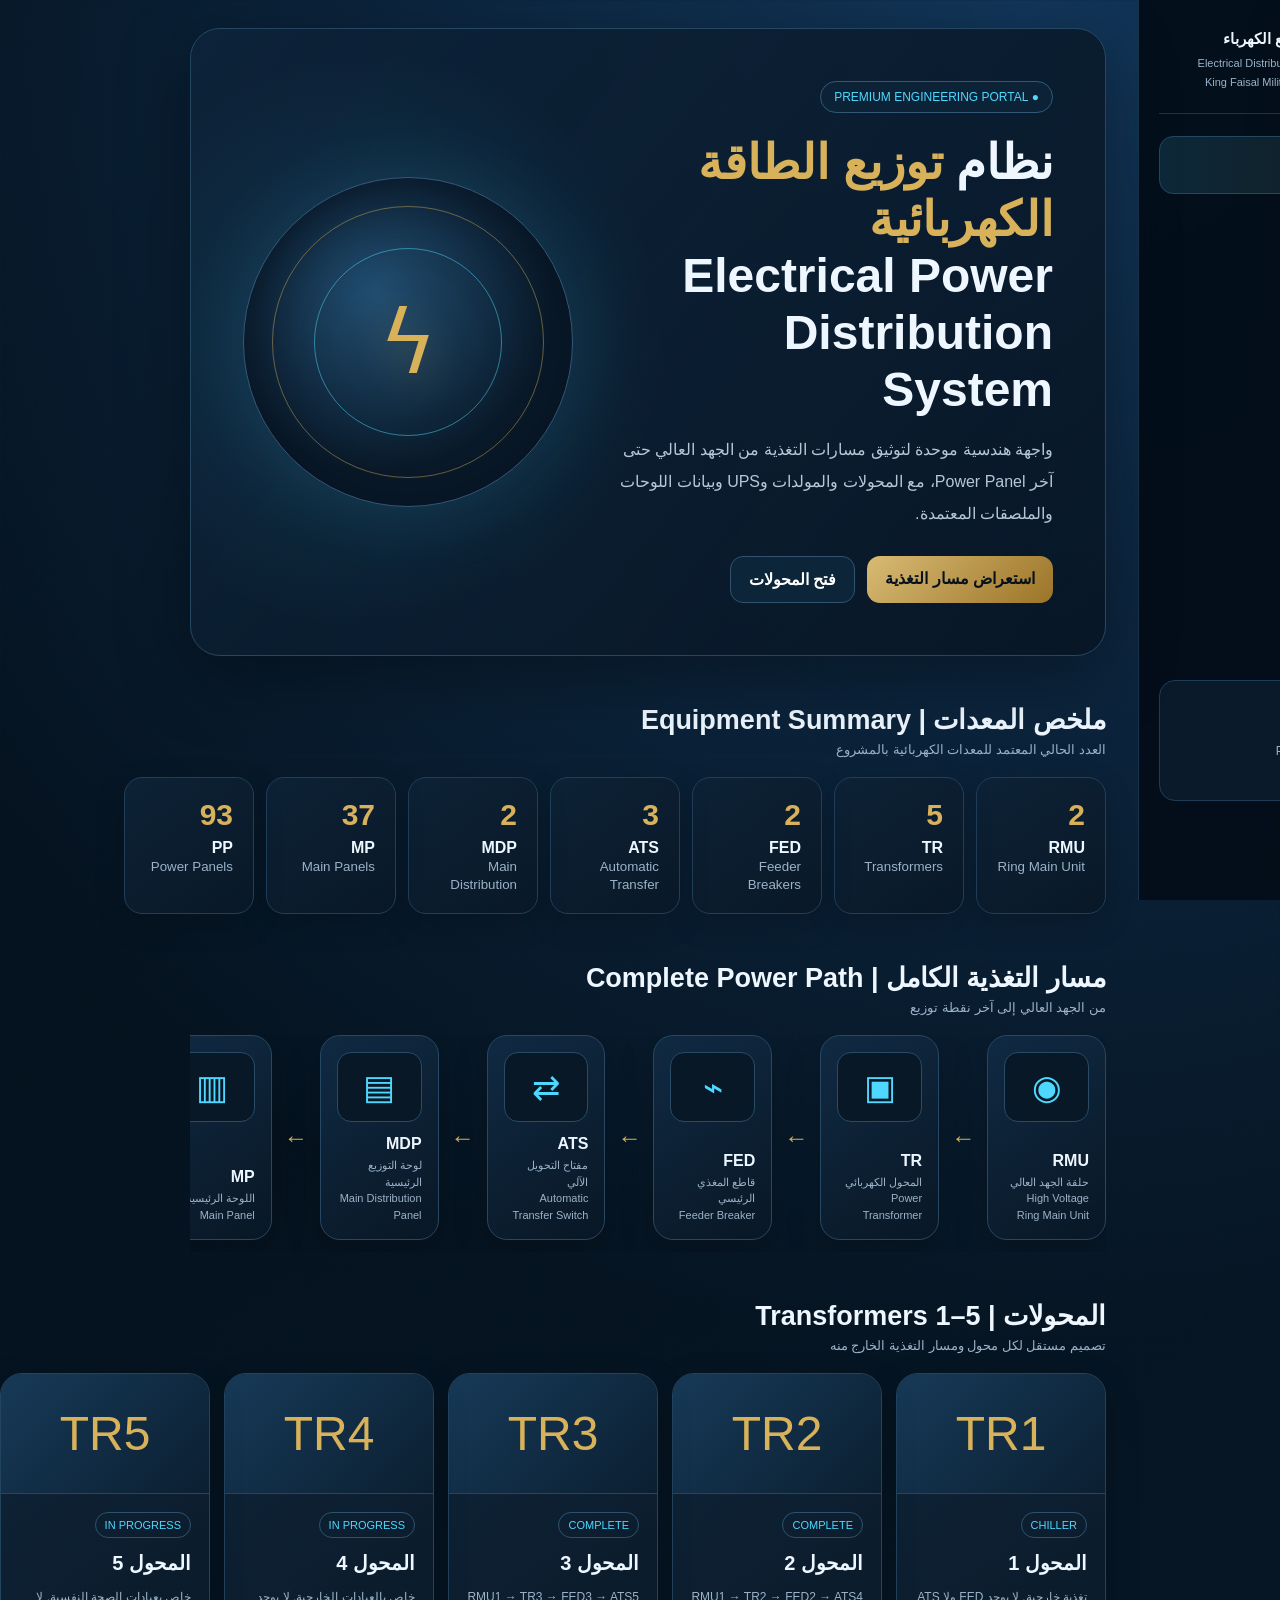
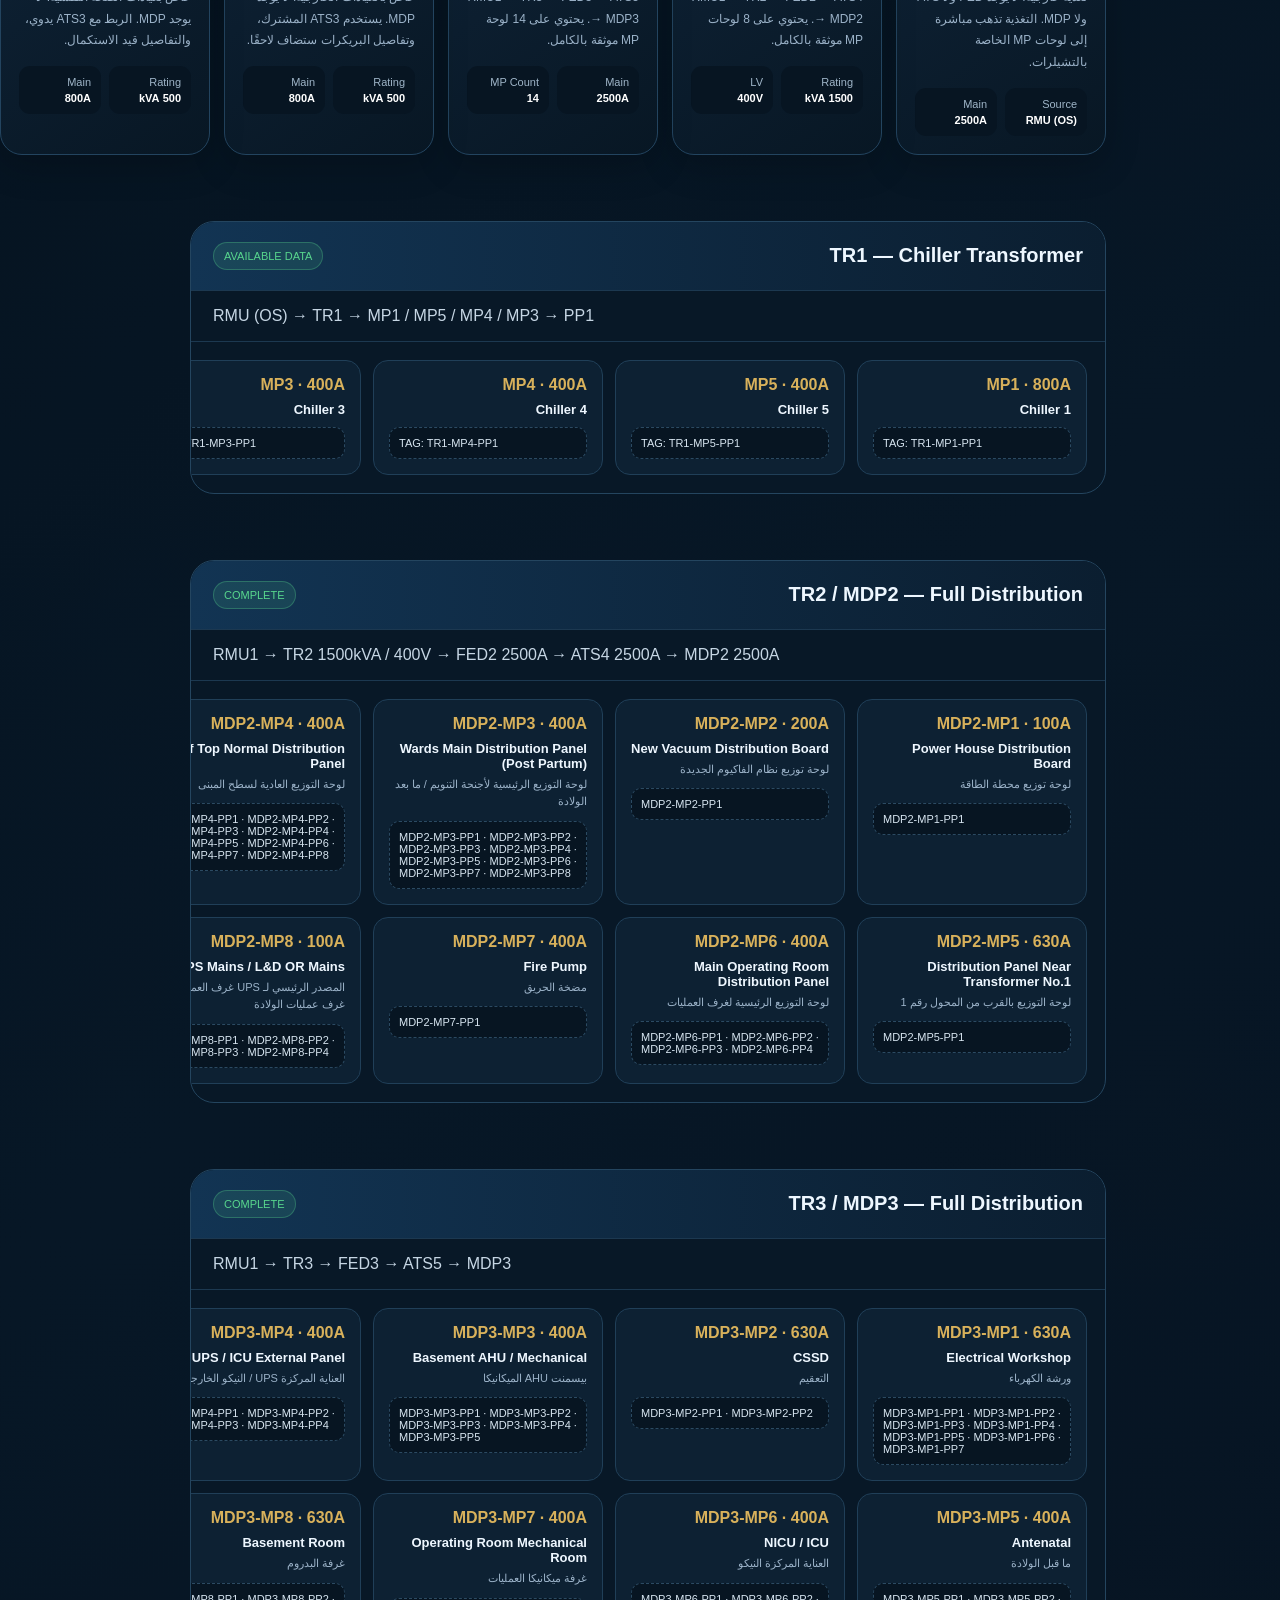
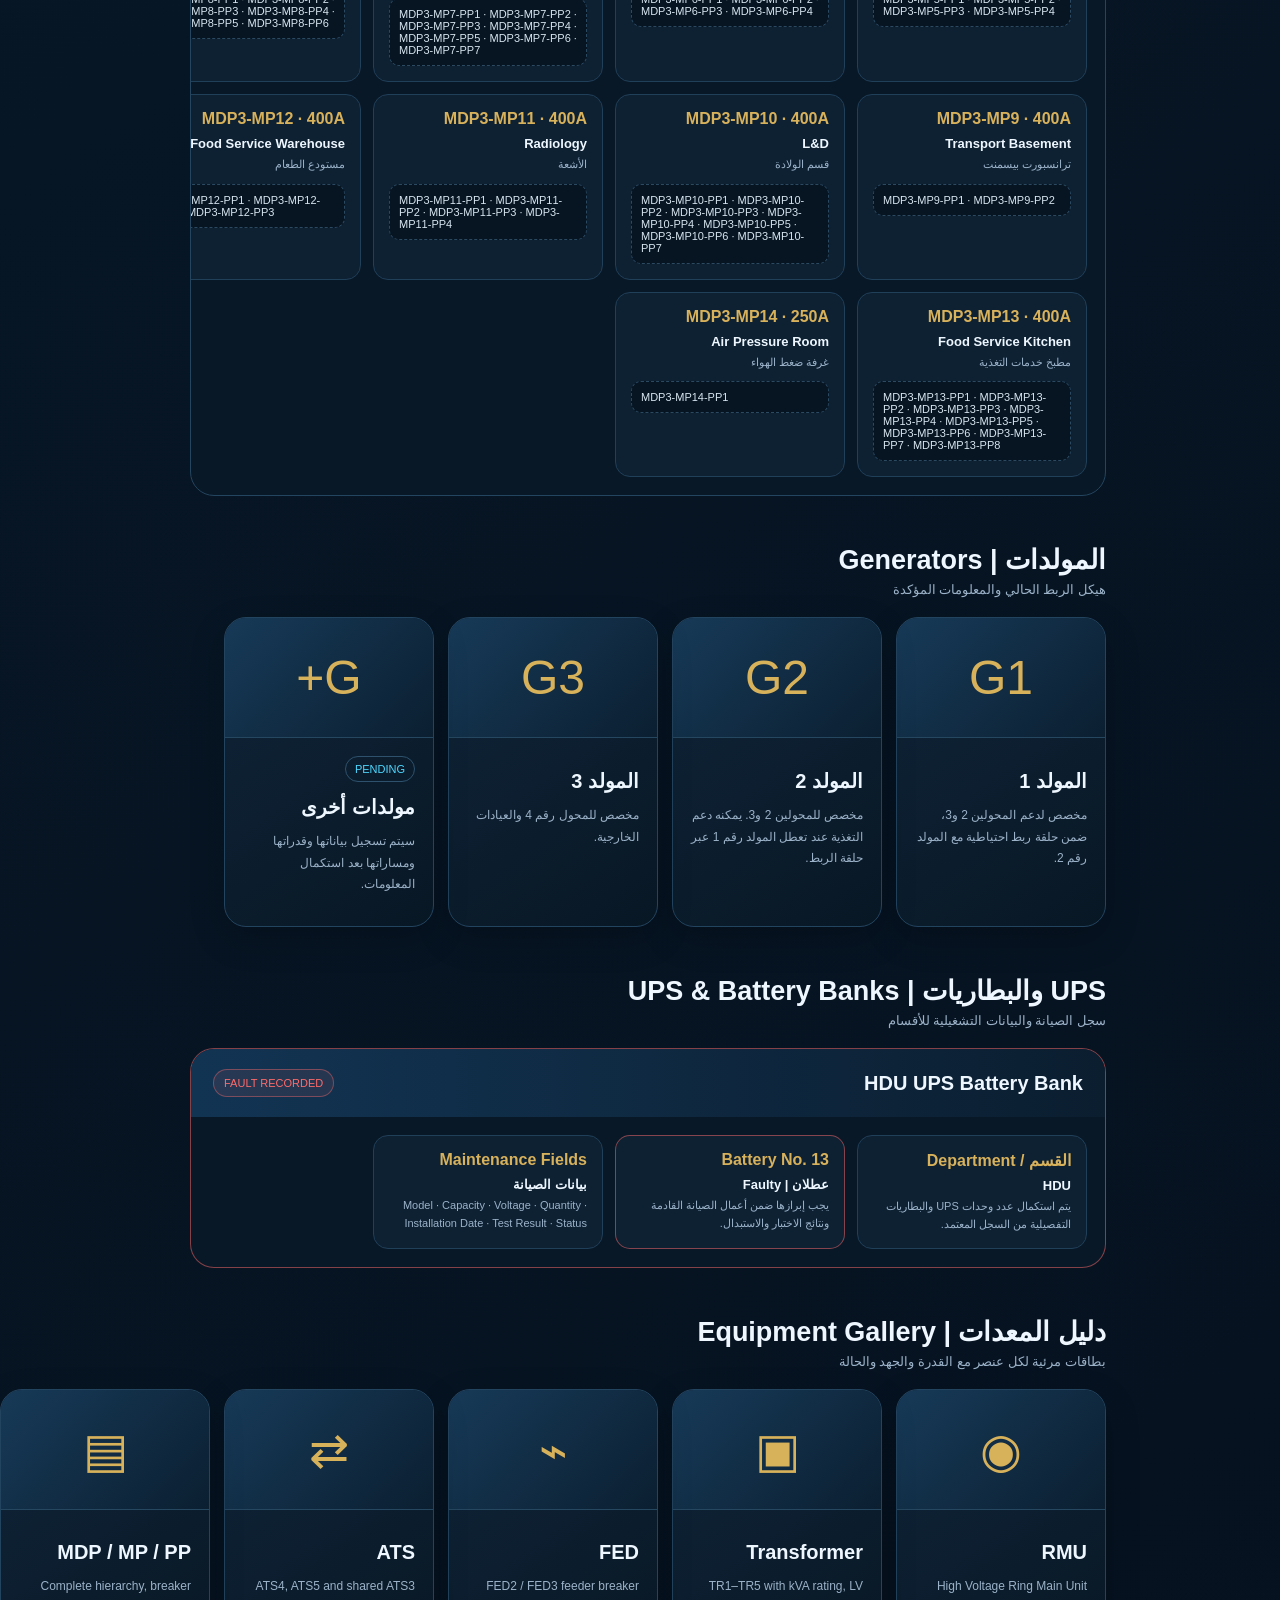
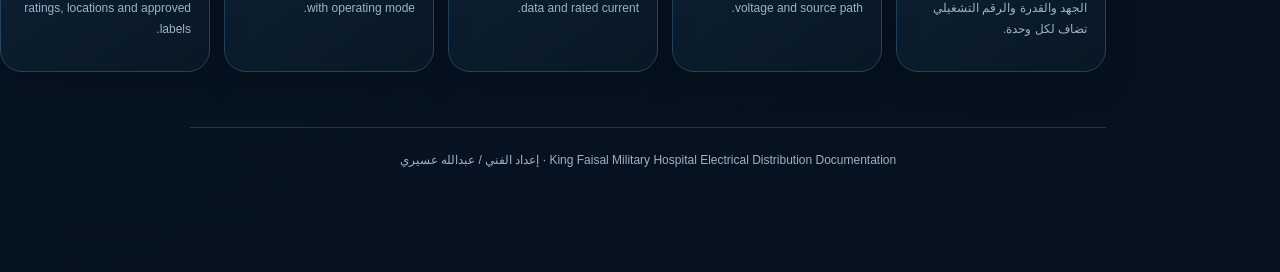
==== commit 57887bbe: "Build premium bilingual electrical distribution portal" ====
--- a/index.html
+++ b/index.html
@@ -1 +1,58 @@
-<!doctype html><html lang="ar" dir="rtl"><head><meta charset="utf-8"><meta name="viewport" content="width=device-width,initial-scale=1,viewport-fit=cover"><title>نظام إدارة توزيع الطاقة الكهربائية</title><style>:root{--navy:#062f61;--navy2:#0a4d88;--gold:#c89a45;--bg:#eef3f8;--card:#fff;--line:#dce5ee;--ink:#10283f;--muted:#687a8d;--green:#19865d;--orange:#df7900;--shadow:0 12px 30px rgba(8,45,82,.11)}*{box-sizing:border-box}html{scroll-behavior:smooth}body{margin:0;background:var(--bg);color:var(--ink);font-family:Tahoma,"Segoe UI",Arial,sans-serif}.app{min-height:100vh}.topbar{position:sticky;top:0;z-index:40;background:#fff;border-bottom:1px solid var(--line);display:flex;align-items:center;justify-content:space-between;padding:12px 14px;box-shadow:0 5px 16px rgba(6,47,97,.06)}.brand{display:flex;align-items:center;gap:10px}.logo{width:48px;height:48px;border-radius:50%;border:3px solid #16733f;display:grid;place-items:center;color:#16733f;font-weight:900;background:#fff}.brand h1{margin:0;color:var(--navy);font-size:17px}.brand p{margin:3px 0 0;color:#a8751b;font-size:10px;font-weight:700}.menuBtn,.settingsBtn{width:44px;height:44px;border:1px solid var(--line);border-radius:12px;background:#fff;color:var(--navy);font-size:21px}.hero{background:linear-gradient(135deg,var(--navy),var(--navy2));color:#fff;padding:18px 14px 22px}.hero h2{margin:0;font-size:24px}.hero p{margin:7px 0 0;color:#d9e7f3;font-size:12px}.tech{margin-top:12px;display:inline-flex;gap:8px;align-items:center;background:rgba(255,255,255,.12);border:1px solid rgba(255,255,255,.2);padding:9px 12px;border-radius:12px;font-size:12px}.content{padding:14px}.kpis{display:grid;grid-template-columns:repeat(2,1fr);gap:10px}.kpi{background:#fff;border:1px solid var(--line);border-radius:14px;padding:14px;box-shadow:var(--shadow)}.kpi strong{display:block;color:var(--navy);font-size:28px}.kpi span{display:block;font-weight:700;margin-top:2px}.kpi small{display:block;color:var(--muted);margin-top:4px;font-size:10px}.kpi.version{background:linear-gradient(135deg,var(--navy),var(--navy2));color:#fff}.kpi.version strong,.kpi.version small{color:#fff}.section{margin-top:14px;background:#fff;border:1px solid var(--line);border-radius:16px;padding:14px;box-shadow:var(--shadow)}.sectionHead{display:flex;align-items:flex-start;justify-content:space-between;gap:10px}.section h3{margin:0;color:var(--navy);font-size:18px}.sectionHead small{display:block;color:#a8751b;margin-top:4px}.sld{border:0;background:var(--navy);color:#fff;border-radius:10px;padding:9px 11px;font-weight:700;font-size:11px}.flowWrap{overflow-x:auto;overscroll-behavior-inline:contain;scroll-snap-type:x proximity;padding:12px 2px 6px}.flow{display:flex;align-items:center;gap:9px;width:max-content;direction:ltr}.eq{scroll-snap-align:center;width:158px;height:230px;border:1px solid var(--line);border-radius:14px;background:#fbfdff;padding:9px;text-align:center;display:flex;flex-direction:column;justify-content:space-between}.eq b{font-size:20px;color:var(--navy)}.eq small{font-size:11px;color:var(--muted);line-height:1.35}.eq img{width:100%;height:130px;object-fit:contain}.eq em{font-style:normal;font-weight:700;font-size:11px}.arrow{font-size:28px;color:var(--gold);font-weight:900}.hint{margin:8px 0 0;color:var(--muted);font-size:11px;text-align:center}.cards{display:grid;grid-template-columns:1fr;gap:10px;margin-top:12px}.card{border:1px solid var(--line);border-radius:14px;padding:12px;background:#fff}.cardTop{display:flex;align-items:flex-start;justify-content:space-between;gap:8px}.card h4{margin:0;color:var(--navy);font-size:19px}.sub{font-size:11px;color:var(--muted);margin-top:3px}.badge{display:inline-block;border-radius:7px;padding:5px 8px;font-size:10px;font-weight:700}.ok{background:#e7f6ef;color:var(--green)}.pending{background:#fff0e1;color:var(--orange)}.cardBody{display:grid;grid-template-columns:118px 1fr;gap:10px;align-items:center;margin-top:10px}.card img{width:118px;height:100px;object-fit:contain}.card p{margin:0;font-size:12px;line-height:1.6}.card button{width:100%;margin-top:10px;border:0;border-radius:10px;background:var(--navy);color:#fff;padding:10px;font-weight:700}.statusGrid{display:grid;grid-template-columns:1fr;gap:10px;margin-top:10px}.statusItem{display:grid;grid-template-columns:1fr auto auto;gap:8px;align-items:center;border-bottom:1px solid #edf2f6;padding:9px 0;font-size:12px}.pill{border-radius:7px;padding:5px 8px;background:#eef4f8}.done{background:#e7f6ef;color:var(--green)}.wait{background:#fff0e1;color:var(--orange)}.quick{display:grid;grid-template-columns:repeat(2,1fr);gap:10px;margin-top:10px}.q{min-height:90px;border:1px solid var(--line);border-radius:13px;display:grid;place-items:center;text-align:center;color:var(--navy);font-weight:700;font-size:12px;background:#fbfdff}.q i{display:block;font-size:26px;margin-bottom:5px}.drawer{position:fixed;inset:0 auto 0 0;width:min(86vw,330px);background:linear-gradient(180deg,#062f61,#083c72);color:#fff;z-index:60;transform:translateX(-105%);transition:.25s;box-shadow:16px 0 35px rgba(0,0,0,.24);padding:18px 12px;overflow:auto}.drawer.open{transform:translateX(0)}.drawerHead{display:flex;justify-content:space-between;align-items:center;margin-bottom:12px}.drawerHead b{font-size:18px}.close{width:38px;height:38px;border:1px solid rgba(255,255,255,.35);border-radius:10px;background:transparent;color:#fff;font-size:20px}.nav{display:grid;gap:7px}.nav button{border:0;border-radius:10px;background:transparent;color:#fff;display:flex;align-items:center;gap:10px;text-align:right;padding:11px;font-weight:700}.nav button.active{background:linear-gradient(135deg,#b67e28,#d2a34b)}.ico{width:34px;height:34px;border:1px solid currentColor;border-radius:8px;display:grid;place-items:center;font-size:9px}.nav small{display:block;font-size:10px;font-weight:500;margin-top:2px}.overlay{position:fixed;inset:0;background:rgba(4,23,43,.45);z-index:50;display:none}.overlay.show{display:block}.footer{margin-top:16px;background:var(--navy);color:#d9e5ef;text-align:center;padding:16px;font-size:11px}@media(min-width:720px){.topbar{padding:14px 22px}.brand h1{font-size:22px}.brand p{font-size:12px}.hero{padding:24px 24px 28px}.hero h2{font-size:30px}.content{padding:20px}.kpis{grid-template-columns:repeat(5,1fr)}.cards{grid-template-columns:repeat(2,1fr)}.statusGrid{grid-template-columns:repeat(2,1fr)}.quick{grid-template-columns:repeat(4,1fr)}}@media(min-width:1100px){body{padding-left:230px}.topbar{left:230px}.menuBtn{display:none}.drawer{transform:none;width:230px}.overlay{display:none!important}.content{max-width:1500px;margin:auto}.cards{grid-template-columns:repeat(5,1fr)}.cardBody{grid-template-columns:1fr}.card img{width:100%;height:115px}.quick{grid-template-columns:repeat(8,1fr)}.hero{padding-inline:28px}}</style></head><body><aside id="drawer" class="drawer"><div class="drawerHead"><b>القائمة الرئيسية</b><button id="close" class="close">×</button></div><div class="nav"><button class="active"><span class="ico">⌂</span><span>الصفحة الرئيسية<small>HOME</small></span></button><button><span class="ico">SLD</span><span>المخطط العام<small>SINGLE LINE DIAGRAM</small></span></button><button><span class="ico">TR</span><span>المحولات<small>TRANSFORMERS</small></span></button><button><span class="ico">MDP</span><span>لوحات التوزيع الرئيسية<small>MAIN DISTRIBUTION PANELS</small></span></button><button><span class="ico">MP</span><span>اللوحات الرئيسية<small>MAIN PANELS</small></span></button><button><span class="ico">PP</span><span>لوحات القدرة<small>POWER PANELS</small></span></button><button><span class="ico">GEN</span><span>المولدات<small>GENERATORS</small></span></button><button><span class="ico">UPS</span><span>أنظمة UPS والبطاريات<small>UPS & BATTERIES</small></span></button><button><span class="ico">⌕</span><span>البحث والطباعة<small>SEARCH & PRINT</small></span></button><button><span class="ico">LBL</span><span>نماذج الملصقات<small>LABEL TEMPLATES</small></span></button></div></aside><div id="overlay" class="overlay"></div><div class="app"><header class="topbar"><button id="menu" class="menuBtn">☰</button><div class="brand"><div class="logo">KFMH</div><div><h1>مستشفى الملك فيصل العسكري</h1><p>KING FAISAL MILITARY HOSPITAL</p></div></div><button class="settingsBtn">⚙</button></header><section class="hero"><h2>نظام إدارة توزيع الطاقة الكهربائية</h2><p>ELECTRICAL DISTRIBUTION MANAGEMENT SYSTEM</p><div class="tech">👤 إعداد الفني / عبدالله عسيري</div></section><main class="content"><section class="kpis"><div class="kpi"><strong>5</strong><span>المحولات</span><small>TRANSFORMERS</small></div><div class="kpi"><strong>2</strong><span>لوحات MDP</span><small>MAIN DISTRIBUTION PANELS</small></div><div class="kpi"><strong>37</strong><span>اللوحات الرئيسية</span><small>MAIN PANELS</small></div><div class="kpi"><strong>93</strong><span>لوحات القدرة</span><small>POWER PANELS</small></div><div class="kpi version"><strong>1.5</strong><span>الإصدار المعتمد</span><small>APPROVED VERSION</small></div></section><section class="section"><div class="sectionHead"><div><h3>المسار الرئيسي لتوزيع الطاقة</h3><small>MAIN POWER DISTRIBUTION PATH</small></div><button class="sld">عرض المخطط العام</button></div><div class="flowWrap"><div class="flow"><div class="eq"><b>RMU</b><small>وحدة الحلقة الرئيسية<br>Ring Main Unit</small><img data-img="rmu"><em>11kV - 22kV</em></div><span class="arrow">➜</span><div class="eq"><b>TR</b><small>المحول<br>Transformer</small><img data-img="tr"><em>11kV / 400V</em></div><span class="arrow">➜</span><div class="eq"><b>FED</b><small>قاطع المغذي<br>Feeder Breaker</small><img data-img="panel"><em>Up to 2500A</em></div><span class="arrow">➜</span><div class="eq"><b>ATS</b><small>مفتاح التحويل الآلي<br>Automatic Transfer Switch</small><img data-img="panel"><em>Up to 2500A</em></div><span class="arrow">➜</span><div class="eq"><b>MDP</b><small>لوحة التوزيع الرئيسية<br>Main Distribution Panel</small><img data-img="panel"><em>2 Panels</em></div><span class="arrow">➜</span><div class="eq"><b>MP</b><small>اللوحة الرئيسية<br>Main Panel</small><img data-img="panel"><em>37 Panels</em></div><span class="arrow">➜</span><div class="eq"><b>PP</b><small>لوحة القدرة<br>Power Panel</small><img data-img="panel"><em>93 Panels</em></div></div></div><p class="hint">اسحب المسار يمينًا ويسارًا لرؤية جميع المعدات</p></section><section class="section"><h3>المحولات — كل محول مستقل</h3><div class="cards"><article class="card"><div class="cardTop"><div><h4>TR1</h4><div class="sub">المحول 1 — التشيلر</div></div><span class="badge ok">مكتمل</span></div><div class="cardBody"><img data-img="tr"><p><b>1500 kVA</b><br>11kV / 400V<br>4 MP<br>PP1 لكل MP</p></div><button>عرض التفاصيل</button></article><article class="card"><div class="cardTop"><div><h4>TR2</h4><div class="sub">Transformer 2</div></div><span class="badge ok">مكتمل</span></div><div class="cardBody"><img data-img="tr"><p><b>1500 kVA</b><br>11kV / 400V<br>8 MP<br>28 PP</p></div><button>عرض التفاصيل</button></article><article class="card"><div class="cardTop"><div><h4>TR3</h4><div class="sub">Transformer 3</div></div><span class="badge ok">مكتمل</span></div><div class="cardBody"><img data-img="tr"><p><b>1500 kVA</b><br>11kV / 400V<br>14 MP<br>65 PP</p></div><button>عرض التفاصيل</button></article><article class="card"><div class="cardTop"><div><h4>TR4</h4><div class="sub">العيادات الخارجية</div></div><span class="badge pending">قيد الاستكمال</span></div><div class="cardBody"><img data-img="tr"><p><b>500 kVA</b><br>11kV / 400V<br>5 MP</p></div><button>عرض التفاصيل</button></article><article class="card"><div class="cardTop"><div><h4>TR5</h4><div class="sub">الصحة النفسية</div></div><span class="badge pending">قيد الاستكمال</span></div><div class="cardBody"><img data-img="tr"><p><b>500 kVA</b><br>11kV / 400V<br>6 MP</p></div><button>عرض التفاصيل</button></article></div></section><section class="section"><h3>حالة الأقسام الرئيسية</h3><div class="statusGrid"><div class="statusItem"><b>Transformer 1</b><span class="pill">4 MP</span><span class="pill done">مكتمل</span></div><div class="statusItem"><b>Transformer 2</b><span class="pill">8 MP</span><span class="pill done">مكتمل</span></div><div class="statusItem"><b>Transformer 3</b><span class="pill">14 MP</span><span class="pill done">مكتمل</span></div><div class="statusItem"><b>Transformer 4</b><span class="pill">5 MP</span><span class="pill wait">قيد الاستكمال</span></div><div class="statusItem"><b>Transformer 5</b><span class="pill">6 MP</span><span class="pill wait">قيد الاستكمال</span></div></div></section><section class="section"><h3>الوصول السريع</h3><div class="quick"><div class="q"><span><i>▦</i>المخطط العام</span></div><div class="q"><span><i>TR</i>المحولات</span></div><div class="q"><span><i>MDP</i>لوحات MDP</span></div><div class="q"><span><i>MP</i>لوحات MP</span></div><div class="q"><span><i>PP</i>لوحات PP</span></div><div class="q"><span><i>GEN</i>المولدات</span></div><div class="q"><span><i>UPS</i>UPS والبطاريات</span></div><div class="q"><span><i>⌕</i>البحث والطباعة</span></div></div></section></main><footer class="footer">© 2026 KING FAISAL MILITARY HOSPITAL — إعداد الفني / عبدالله عسيري</footer></div><script>async function loadImg(name){try{const t=await fetch('assets/'+name+'.b64').then(r=>r.text());document.querySelectorAll('[data-img="'+name+'"]').forEach(i=>i.src='data:image/webp;base64,'+t.trim())}catch(e){console.error(e)}}['rmu','tr','panel'].forEach(loadImg);const drawer=document.getElementById('drawer'),overlay=document.getElementById('overlay');function closeMenu(){drawer.classList.remove('open');overlay.classList.remove('show')}document.getElementById('menu').onclick=()=>{drawer.classList.add('open');overlay.classList.add('show')};document.getElementById('close').onclick=closeMenu;overlay.onclick=closeMenu;</script></body></html>+<!doctype html>
+<html lang="ar" dir="rtl">
+<head>
+<meta charset="utf-8" />
+<meta name="viewport" content="width=device-width,initial-scale=1" />
+<title>KFMH Electrical Distribution System</title>
+<style>
+:root{--bg:#06111f;--panel:#0b1b2d;--panel2:#10263d;--line:#284764;--text:#eef7ff;--muted:#9bb2c8;--gold:#d8b15b;--cyan:#4ed8ff;--green:#58d68d;--red:#ff6b6b;--shadow:0 20px 70px rgba(0,0,0,.35)}*{box-sizing:border-box}html{scroll-behavior:smooth}body{margin:0;background:radial-gradient(circle at 80% 0,#12365a 0,transparent 26%),linear-gradient(145deg,#04101b,#071726 48%,#06111f);color:var(--text);font-family:Tahoma,Arial,sans-serif;min-width:1180px;overflow-x:auto}a{color:inherit;text-decoration:none}.app{display:grid;grid-template-columns:300px minmax(880px,1fr);min-height:100vh}.side{position:sticky;top:0;height:100vh;padding:26px 20px;background:rgba(4,14,25,.96);border-left:1px solid #18344d;backdrop-filter:blur(20px);overflow-y:auto}.brand{display:flex;gap:14px;align-items:center;padding:4px 6px 22px;border-bottom:1px solid #19354e}.logo{width:58px;height:58px;border-radius:18px;display:grid;place-items:center;background:linear-gradient(145deg,#d9ba73,#85631f);color:#07111c;font-size:29px;font-weight:900;box-shadow:0 12px 30px rgba(216,177,91,.22)}.brand h1{font-size:15px;margin:0 0 6px}.brand p{font-size:11px;color:var(--muted);margin:0;line-height:1.7}.nav{display:grid;gap:8px;margin-top:22px}.nav a{padding:13px 14px;border:1px solid transparent;border-radius:14px;color:#bfd0df;font-size:13px}.nav a:hover,.nav a.active{background:linear-gradient(90deg,rgba(78,216,255,.13),rgba(216,177,91,.08));border-color:#244764;color:#fff}.nav small{display:block;color:#7690a8;margin-top:3px}.credit{margin-top:24px;padding:16px;border:1px solid #203d57;border-radius:16px;background:#0a1a2a;color:var(--muted);font-size:12px;line-height:1.8}.credit b{color:var(--gold)}main{padding:28px 32px 80px;overflow:visible}.hero{min-height:470px;border:1px solid #254761;border-radius:30px;padding:52px;position:relative;overflow:hidden;background:linear-gradient(130deg,rgba(13,35,57,.96),rgba(8,21,35,.87));box-shadow:var(--shadow)}.hero:before{content:"";position:absolute;inset:-25%;background:radial-gradient(circle,rgba(78,216,255,.13),transparent 35%);transform:translateX(-20%)}.hero-grid{position:relative;display:grid;grid-template-columns:1.15fr .85fr;gap:40px;align-items:center}.eyebrow{display:inline-flex;gap:8px;align-items:center;padding:8px 13px;border-radius:999px;border:1px solid #315875;color:var(--cyan);font-size:12px;background:#0c2337}.hero h2{font-size:48px;line-height:1.18;margin:22px 0 14px;max-width:760px}.hero h2 span{color:var(--gold)}.hero p{color:#b6c8d8;line-height:2;font-size:16px;max-width:760px}.hero-actions{display:flex;gap:12px;margin-top:26px}.btn{padding:13px 18px;border-radius:13px;border:1px solid #31536d;background:#0d2539;color:#fff;font-weight:700}.btn.primary{background:linear-gradient(135deg,#d9bb74,#9b7428);color:#07111c;border:0}.orb{width:330px;height:330px;border-radius:50%;margin:auto;position:relative;border:1px solid #325777;background:radial-gradient(circle at 40% 35%,#214d70,#0a1b2b 62%);box-shadow:inset 0 0 70px #06111f,0 0 80px rgba(78,216,255,.12)}.orb:before,.orb:after{content:"";position:absolute;border-radius:50%;border:1px solid rgba(216,177,91,.45);inset:28px}.orb:after{inset:70px;border-color:rgba(78,216,255,.5)}.bolt{position:absolute;inset:0;display:grid;place-items:center;font-size:88px;color:var(--gold);filter:drop-shadow(0 10px 22px rgba(216,177,91,.38))}.section{padding-top:48px}.title{display:flex;justify-content:space-between;align-items:end;margin-bottom:20px}.title h3{font-size:27px;margin:0}.title p{margin:6px 0 0;color:var(--muted);font-size:13px}.stats{display:grid;grid-template-columns:repeat(7,minmax(130px,1fr));gap:12px}.stat{padding:20px;border-radius:18px;background:linear-gradient(145deg,#0d2236,#091827);border:1px solid #203f59;box-shadow:0 10px 30px rgba(0,0,0,.18)}.stat b{font-size:30px;color:var(--gold)}.stat span{display:block;margin-top:7px;font-weight:700}.stat small{color:var(--muted)}.flow-wrap{overflow-x:auto;padding-bottom:12px}.flow{display:flex;align-items:stretch;gap:12px;min-width:1120px}.node{width:150px;min-height:170px;border:1px solid #274762;border-radius:20px;background:linear-gradient(145deg,#102a43,#091725);padding:16px;display:flex;flex-direction:column;justify-content:space-between;box-shadow:0 12px 35px rgba(0,0,0,.2)}.node .icon{height:70px;border-radius:14px;background:#081827;border:1px solid #294b65;display:grid;place-items:center;font-size:34px;color:var(--cyan)}.node h4{margin:13px 0 4px}.node p{font-size:11px;color:var(--muted);line-height:1.5;margin:0}.arrow{display:grid;place-items:center;color:var(--gold);font-size:24px}.cards{display:grid;grid-template-columns:repeat(5,minmax(210px,1fr));gap:14px}.card{border:1px solid #23445f;border-radius:22px;background:linear-gradient(145deg,#10253a,#081724);overflow:hidden;box-shadow:0 12px 35px rgba(0,0,0,.18)}.card-top{height:120px;display:grid;place-items:center;background:linear-gradient(135deg,#173a58,#0b1f31);font-size:48px;color:var(--gold);border-bottom:1px solid #264760}.card-body{padding:18px}.tag{display:inline-block;font-size:11px;color:var(--cyan);border:1px solid #2e526d;border-radius:999px;padding:6px 9px}.card h4{margin:13px 0 6px;font-size:20px}.card p{font-size:12px;line-height:1.8;color:var(--muted)}.meta{display:grid;grid-template-columns:1fr 1fr;gap:8px;margin-top:14px}.meta div{padding:10px;background:#071522;border-radius:11px;font-size:11px;color:#9fb5c8}.meta b{display:block;color:#fff;margin-top:4px}.panel-block{margin-top:18px;border:1px solid #24455f;border-radius:24px;background:#081827;overflow:hidden}.panel-head{padding:20px 22px;background:linear-gradient(90deg,#123453,#0b1e30);display:flex;justify-content:space-between;align-items:center}.panel-head h4{margin:0;font-size:20px}.status{font-size:11px;padding:7px 10px;border-radius:999px;background:rgba(88,214,141,.12);color:var(--green);border:1px solid rgba(88,214,141,.3)}.status.pending{color:var(--gold);border-color:rgba(216,177,91,.35);background:rgba(216,177,91,.1)}.feedline{padding:16px 22px;border-top:1px solid #1c3850;border-bottom:1px solid #1c3850;color:#c6d6e4;direction:ltr;text-align:left;white-space:nowrap;overflow-x:auto}.breaker-grid{display:grid;grid-template-columns:repeat(4,minmax(230px,1fr));gap:12px;padding:18px}.breaker{padding:15px;border-radius:15px;border:1px solid #203f58;background:#0d2133}.breaker b{color:var(--gold)}.breaker h5{font-size:13px;margin:8px 0 5px}.breaker p{font-size:11px;color:var(--muted);margin:0;line-height:1.6}.pp{margin-top:10px;padding:9px;border-radius:10px;background:#071522;border:1px dashed #2b4a62;color:#d7e5f0;font-size:11px;direction:ltr;text-align:left}.alert{border-color:rgba(255,107,107,.5)!important}.alert .status{color:var(--red);border-color:rgba(255,107,107,.4);background:rgba(255,107,107,.09)}footer{margin-top:55px;padding:25px;border-top:1px solid #1d3951;color:var(--muted);font-size:12px;text-align:center}@media(max-width:900px){body{min-width:980px}.app{grid-template-columns:260px minmax(720px,1fr)}.hero-grid{grid-template-columns:1fr .7fr}.hero h2{font-size:40px}.stats{grid-template-columns:repeat(4,1fr)}.cards{grid-template-columns:repeat(3,1fr)}.breaker-grid{grid-template-columns:repeat(3,1fr)}}
+</style>
+</head>
+<body>
+<div class="app">
+<aside class="side">
+<div class="brand"><div class="logo">⚡</div><div><h1>نظام توزيع الكهرباء</h1><p>Electrical Distribution System<br>King Faisal Military Hospital</p></div></div>
+<nav class="nav">
+<a class="active" href="#home">الصفحة الرئيسية<small>Home Dashboard</small></a>
+<a href="#path">مسار التغذية الكامل<small>Complete Power Path</small></a>
+<a href="#transformers">المحولات 1–5<small>Transformers TR1–TR5</small></a>
+<a href="#tr2">المحول رقم 2<small>Transformer 2 / MDP2</small></a>
+<a href="#tr3">المحول رقم 3<small>Transformer 3 / MDP3</small></a>
+<a href="#generators">المولدات<small>Generators System</small></a>
+<a href="#ups">البطاريات وUPS<small>UPS & Battery Banks</small></a>
+<a href="#equipment">معدات الكهرباء<small>Electrical Equipment</small></a>
+</nav>
+<div class="credit">إعداد الفني<br><b>عبدالله عسيري</b><br>Prepared by Technician<br><b>Abdullah Asiri</b></div>
+</aside>
+<main>
+<section id="home" class="hero"><div class="hero-grid"><div><span class="eyebrow">● PREMIUM ENGINEERING PORTAL</span><h2>نظام <span>توزيع الطاقة الكهربائية</span><br>Electrical Power Distribution System</h2><p>واجهة هندسية موحدة لتوثيق مسارات التغذية من الجهد العالي حتى آخر Power Panel، مع المحولات والمولدات وUPS وبيانات اللوحات والملصقات المعتمدة.</p><div class="hero-actions"><a class="btn primary" href="#path">استعراض مسار التغذية</a><a class="btn" href="#transformers">فتح المحولات</a></div></div><div class="orb"><div class="bolt">ϟ</div></div></div></section>
+<section class="section"><div class="title"><div><h3>ملخص المعدات | Equipment Summary</h3><p>العدد الحالي المعتمد للمعدات الكهربائية بالمشروع</p></div></div><div class="stats"><div class="stat"><b>2</b><span>RMU</span><small>Ring Main Unit</small></div><div class="stat"><b>5</b><span>TR</span><small>Transformers</small></div><div class="stat"><b>2</b><span>FED</span><small>Feeder Breakers</small></div><div class="stat"><b>3</b><span>ATS</span><small>Automatic Transfer</small></div><div class="stat"><b>2</b><span>MDP</span><small>Main Distribution</small></div><div class="stat"><b>37</b><span>MP</span><small>Main Panels</small></div><div class="stat"><b>93</b><span>PP</span><small>Power Panels</small></div></div></section>
+<section id="path" class="section"><div class="title"><div><h3>مسار التغذية الكامل | Complete Power Path</h3><p>من الجهد العالي إلى آخر نقطة توزيع</p></div></div><div class="flow-wrap"><div class="flow"><div class="node"><div class="icon">◉</div><div><h4>RMU</h4><p>حلقة الجهد العالي<br>High Voltage Ring Main Unit</p></div></div><div class="arrow">←</div><div class="node"><div class="icon">▣</div><div><h4>TR</h4><p>المحول الكهربائي<br>Power Transformer</p></div></div><div class="arrow">←</div><div class="node"><div class="icon">⌁</div><div><h4>FED</h4><p>قاطع المغذي الرئيسي<br>Feeder Breaker</p></div></div><div class="arrow">←</div><div class="node"><div class="icon">⇄</div><div><h4>ATS</h4><p>مفتاح التحويل الآلي<br>Automatic Transfer Switch</p></div></div><div class="arrow">←</div><div class="node"><div class="icon">▤</div><div><h4>MDP</h4><p>لوحة التوزيع الرئيسية<br>Main Distribution Panel</p></div></div><div class="arrow">←</div><div class="node"><div class="icon">▥</div><div><h4>MP</h4><p>اللوحة الرئيسية<br>Main Panel</p></div></div><div class="arrow">←</div><div class="node"><div class="icon">▦</div><div><h4>PP</h4><p>لوحة القوى النهائية<br>Power Panel</p></div></div></div></div></section>
+<section id="transformers" class="section"><div class="title"><div><h3>المحولات | Transformers 1–5</h3><p>تصميم مستقل لكل محول ومسار التغذية الخارج منه</p></div></div><div class="cards">
+<div class="card"><div class="card-top">TR1</div><div class="card-body"><span class="tag">CHILLER</span><h4>المحول 1</h4><p>تغذية خارجية. لا يوجد FED ولا ATS ولا MDP. التغذية تذهب مباشرة إلى لوحات MP الخاصة بالتشيلرات.</p><div class="meta"><div>Source<b>RMU (OS)</b></div><div>Main<b>2500A</b></div></div></div></div>
+<div class="card"><div class="card-top">TR2</div><div class="card-body"><span class="tag">COMPLETE</span><h4>المحول 2</h4><p>RMU1 → TR2 → FED2 → ATS4 → MDP2. يحتوي على 8 لوحات MP موثقة بالكامل.</p><div class="meta"><div>Rating<b>1500 kVA</b></div><div>LV<b>400V</b></div></div></div></div>
+<div class="card"><div class="card-top">TR3</div><div class="card-body"><span class="tag">COMPLETE</span><h4>المحول 3</h4><p>RMU1 → TR3 → FED3 → ATS5 → MDP3. يحتوي على 14 لوحة MP موثقة بالكامل.</p><div class="meta"><div>Main<b>2500A</b></div><div>MP Count<b>14</b></div></div></div></div>
+<div class="card"><div class="card-top">TR4</div><div class="card-body"><span class="tag">IN PROGRESS</span><h4>المحول 4</h4><p>خاص بالعيادات الخارجية. لا يوجد MDP. يستخدم ATS3 المشترك، وتفاصيل البريكرات ستضاف لاحقًا.</p><div class="meta"><div>Rating<b>500 kVA</b></div><div>Main<b>800A</b></div></div></div></div>
+<div class="card"><div class="card-top">TR5</div><div class="card-body"><span class="tag">IN PROGRESS</span><h4>المحول 5</h4><p>خاص بعيادات الصحة النفسية. لا يوجد MDP. الربط مع ATS3 يدوي، والتفاصيل قيد الاستكمال.</p><div class="meta"><div>Rating<b>500 kVA</b></div><div>Main<b>800A</b></div></div></div></div>
+</div></section>
+<section class="section"><div class="panel-block"><div class="panel-head"><h4>TR1 — Chiller Transformer</h4><span class="status">AVAILABLE DATA</span></div><div class="feedline">RMU (OS) → TR1 → MP1 / MP5 / MP4 / MP3 → PP1</div><div class="breaker-grid"><div class="breaker"><b>MP1 · 800A</b><h5>Chiller 1</h5><div class="pp">TAG: TR1-MP1-PP1</div></div><div class="breaker"><b>MP5 · 400A</b><h5>Chiller 5</h5><div class="pp">TAG: TR1-MP5-PP1</div></div><div class="breaker"><b>MP4 · 400A</b><h5>Chiller 4</h5><div class="pp">TAG: TR1-MP4-PP1</div></div><div class="breaker"><b>MP3 · 400A</b><h5>Chiller 3</h5><div class="pp">TAG: TR1-MP3-PP1</div></div></div></div></section>
+<section id="tr2" class="section"><div class="panel-block"><div class="panel-head"><h4>TR2 / MDP2 — Full Distribution</h4><span class="status">COMPLETE</span></div><div class="feedline">RMU1 → TR2 1500kVA / 400V → FED2 2500A → ATS4 2500A → MDP2 2500A</div><div class="breaker-grid" id="mdp2"></div></div></section>
+<section id="tr3" class="section"><div class="panel-block"><div class="panel-head"><h4>TR3 / MDP3 — Full Distribution</h4><span class="status">COMPLETE</span></div><div class="feedline">RMU1 → TR3 → FED3 → ATS5 → MDP3</div><div class="breaker-grid" id="mdp3"></div></div></section>
+<section id="generators" class="section"><div class="title"><div><h3>المولدات | Generators</h3><p>هيكل الربط الحالي والمعلومات المؤكدة</p></div></div><div class="cards"><div class="card"><div class="card-top">G1</div><div class="card-body"><h4>المولد 1</h4><p>مخصص لدعم المحولين 2 و3، ضمن حلقة ربط احتياطية مع المولد رقم 2.</p></div></div><div class="card"><div class="card-top">G2</div><div class="card-body"><h4>المولد 2</h4><p>مخصص للمحولين 2 و3. يمكنه دعم التغذية عند تعطل المولد رقم 1 عبر حلقة الربط.</p></div></div><div class="card"><div class="card-top">G3</div><div class="card-body"><h4>المولد 3</h4><p>مخصص للمحول رقم 4 والعيادات الخارجية.</p></div></div><div class="card"><div class="card-top">G+</div><div class="card-body"><span class="tag">PENDING</span><h4>مولدات أخرى</h4><p>سيتم تسجيل بياناتها وقدراتها ومساراتها بعد استكمال المعلومات.</p></div></div></div></section>
+<section id="ups" class="section"><div class="title"><div><h3>UPS والبطاريات | UPS & Battery Banks</h3><p>سجل الصيانة والبيانات التشغيلية للأقسام</p></div></div><div class="panel-block alert"><div class="panel-head"><h4>HDU UPS Battery Bank</h4><span class="status">FAULT RECORDED</span></div><div class="breaker-grid"><div class="breaker"><b>القسم / Department</b><h5>HDU</h5><p>يتم استكمال عدد وحدات UPS والبطاريات التفصيلية من السجل المعتمد.</p></div><div class="breaker alert"><b>Battery No. 13</b><h5>عطلان | Faulty</h5><p>يجب إبرازها ضمن أعمال الصيانة القادمة ونتائج الاختبار والاستبدال.</p></div><div class="breaker"><b>Maintenance Fields</b><h5>بيانات الصيانة</h5><p>Model · Capacity · Voltage · Quantity · Installation Date · Test Result · Status</p></div></div></div></section>
+<section id="equipment" class="section"><div class="title"><div><h3>دليل المعدات | Equipment Gallery</h3><p>بطاقات مرئية لكل عنصر مع القدرة والجهد والحالة</p></div></div><div class="cards"><div class="card"><div class="card-top">◉</div><div class="card-body"><h4>RMU</h4><p>High Voltage Ring Main Unit<br>الجهد والقدرة والرقم التشغيلي تضاف لكل وحدة.</p></div></div><div class="card"><div class="card-top">▣</div><div class="card-body"><h4>Transformer</h4><p>TR1–TR5 with kVA rating, LV voltage and source path.</p></div></div><div class="card"><div class="card-top">⌁</div><div class="card-body"><h4>FED</h4><p>FED2 / FED3 feeder breaker data and rated current.</p></div></div><div class="card"><div class="card-top">⇄</div><div class="card-body"><h4>ATS</h4><p>ATS4, ATS5 and shared ATS3 with operating mode.</p></div></div><div class="card"><div class="card-top">▤</div><div class="card-body"><h4>MDP / MP / PP</h4><p>Complete hierarchy, breaker ratings, locations and approved labels.</p></div></div></div></section>
+<footer>King Faisal Military Hospital Electrical Distribution Documentation · إعداد الفني / عبدالله عسيري</footer>
+</main></div>
+<script>
+const mdp2=[
+['MP1','100A','Power House Distribution Board','لوحة توزيع محطة الطاقة',1],['MP2','200A','New Vacuum Distribution Board','لوحة توزيع نظام الفاكيوم الجديدة',1],['MP3','400A','Wards Main Distribution Panel (Post Partum)','لوحة التوزيع الرئيسية لأجنحة التنويم / ما بعد الولادة',8],['MP4','400A','Roof Top Normal Distribution Panel','لوحة التوزيع العادية لسطح المبنى',8],['MP5','630A','Distribution Panel Near Transformer No.1','لوحة التوزيع بالقرب من المحول رقم 1',1],['MP6','400A','Main Operating Room Distribution Panel','لوحة التوزيع الرئيسية لغرف العمليات',4],['MP7','400A','Fire Pump','مضخة الحريق',1],['MP8','100A','OR UPS Mains / L&D OR Mains','المصدر الرئيسي لـ UPS غرف العمليات / غرف عمليات الولادة',4]
+];
+const mdp3=[
+['MP1','630A','Electrical Workshop','ورشة الكهرباء',7],['MP2','630A','CSSD','التعقيم',2],['MP3','400A','Basement AHU / Mechanical','بيسمنت AHU الميكانيكا',5],['MP4','400A','NICU UPS / ICU External Panel','العناية المركزة UPS / النيكو الخارجي',4],['MP5','400A','Antenatal','ما قبل الولادة',4],['MP6','400A','NICU / ICU','العناية المركزة النيكو',4],['MP7','400A','Operating Room Mechanical Room','غرفة ميكانيكا العمليات',7],['MP8','630A','Basement Room','غرفة البدروم',6],['MP9','400A','Transport Basement','ترانسبورت بيسمنت',2],['MP10','400A','L&D','قسم الولادة',7],['MP11','400A','Radiology','الأشعة',4],['MP12','400A','Food Service Warehouse','مستودع الطعام',3],['MP13','400A','Food Service Kitchen','مطبخ خدمات التغذية',8],['MP14','250A','Air Pressure Room','غرفة ضغط الهواء',1]
+];
+function render(id,prefix,items){document.getElementById(id).innerHTML=items.map(x=>{let pps=Array.from({length:x[4]},(_,i)=>`${prefix}-${x[0]}-PP${i+1}`).join(' · ');return `<article class="breaker"><b>${prefix}-${x[0]} · ${x[1]}</b><h5>${x[2]}</h5><p>${x[3]}</p><div class="pp">${pps}</div></article>`}).join('')}
+render('mdp2','MDP2',mdp2);render('mdp3','MDP3',mdp3);
+const links=[...document.querySelectorAll('.nav a')];links.forEach(a=>a.addEventListener('click',()=>{links.forEach(x=>x.classList.remove('active'));a.classList.add('active')}));
+</script>
+</body>
+</html>
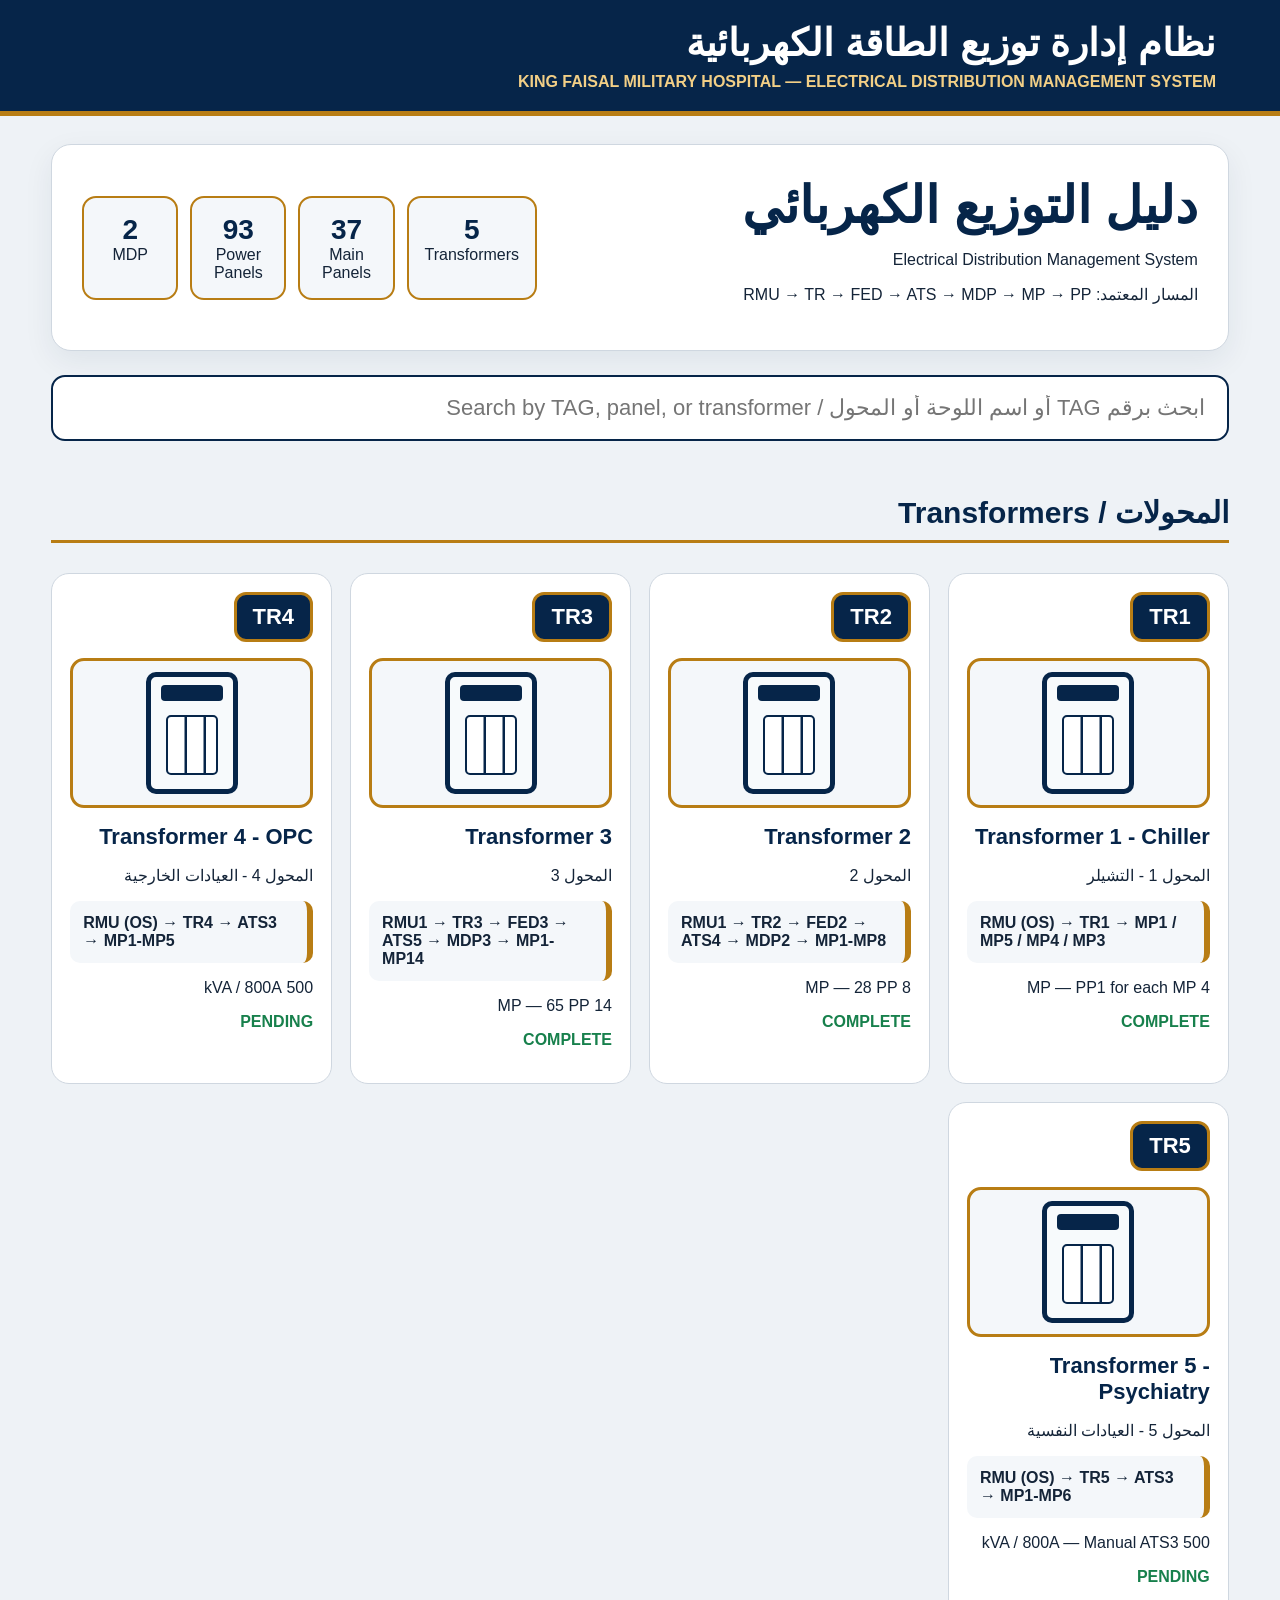
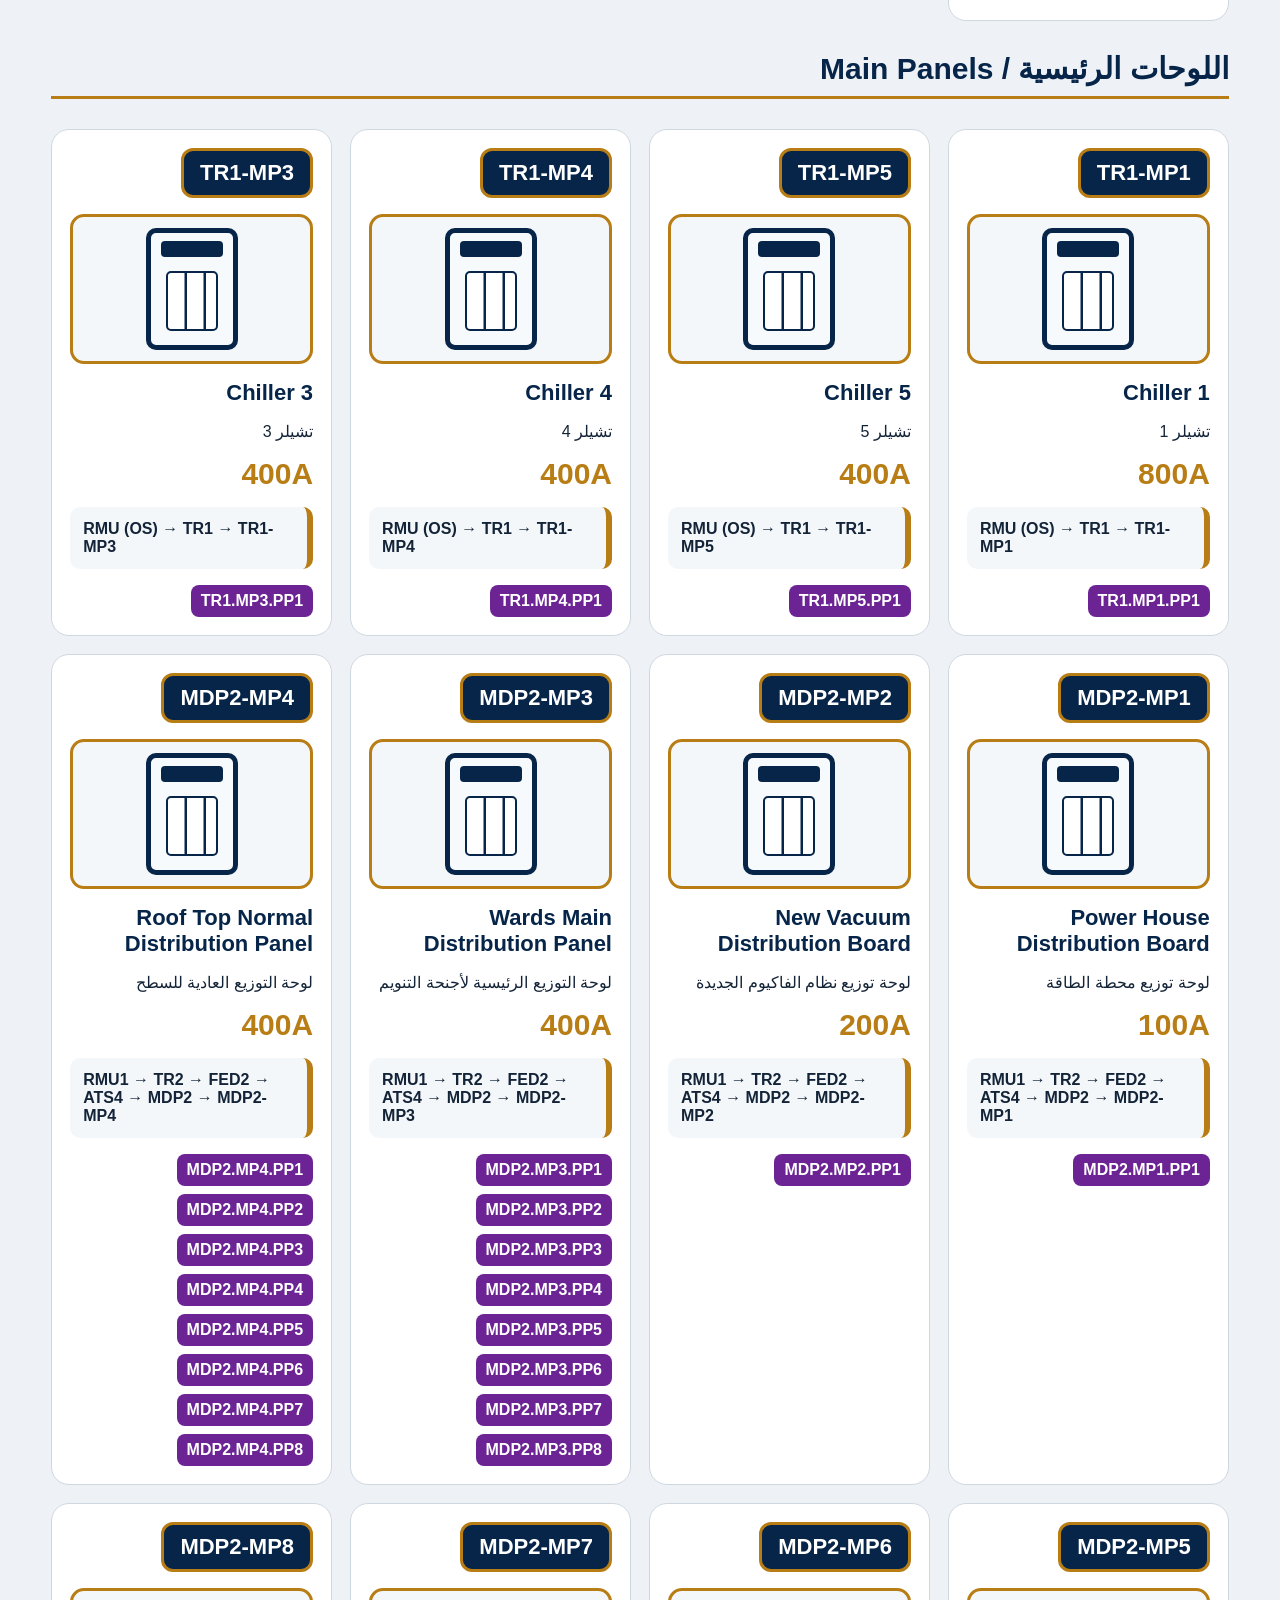
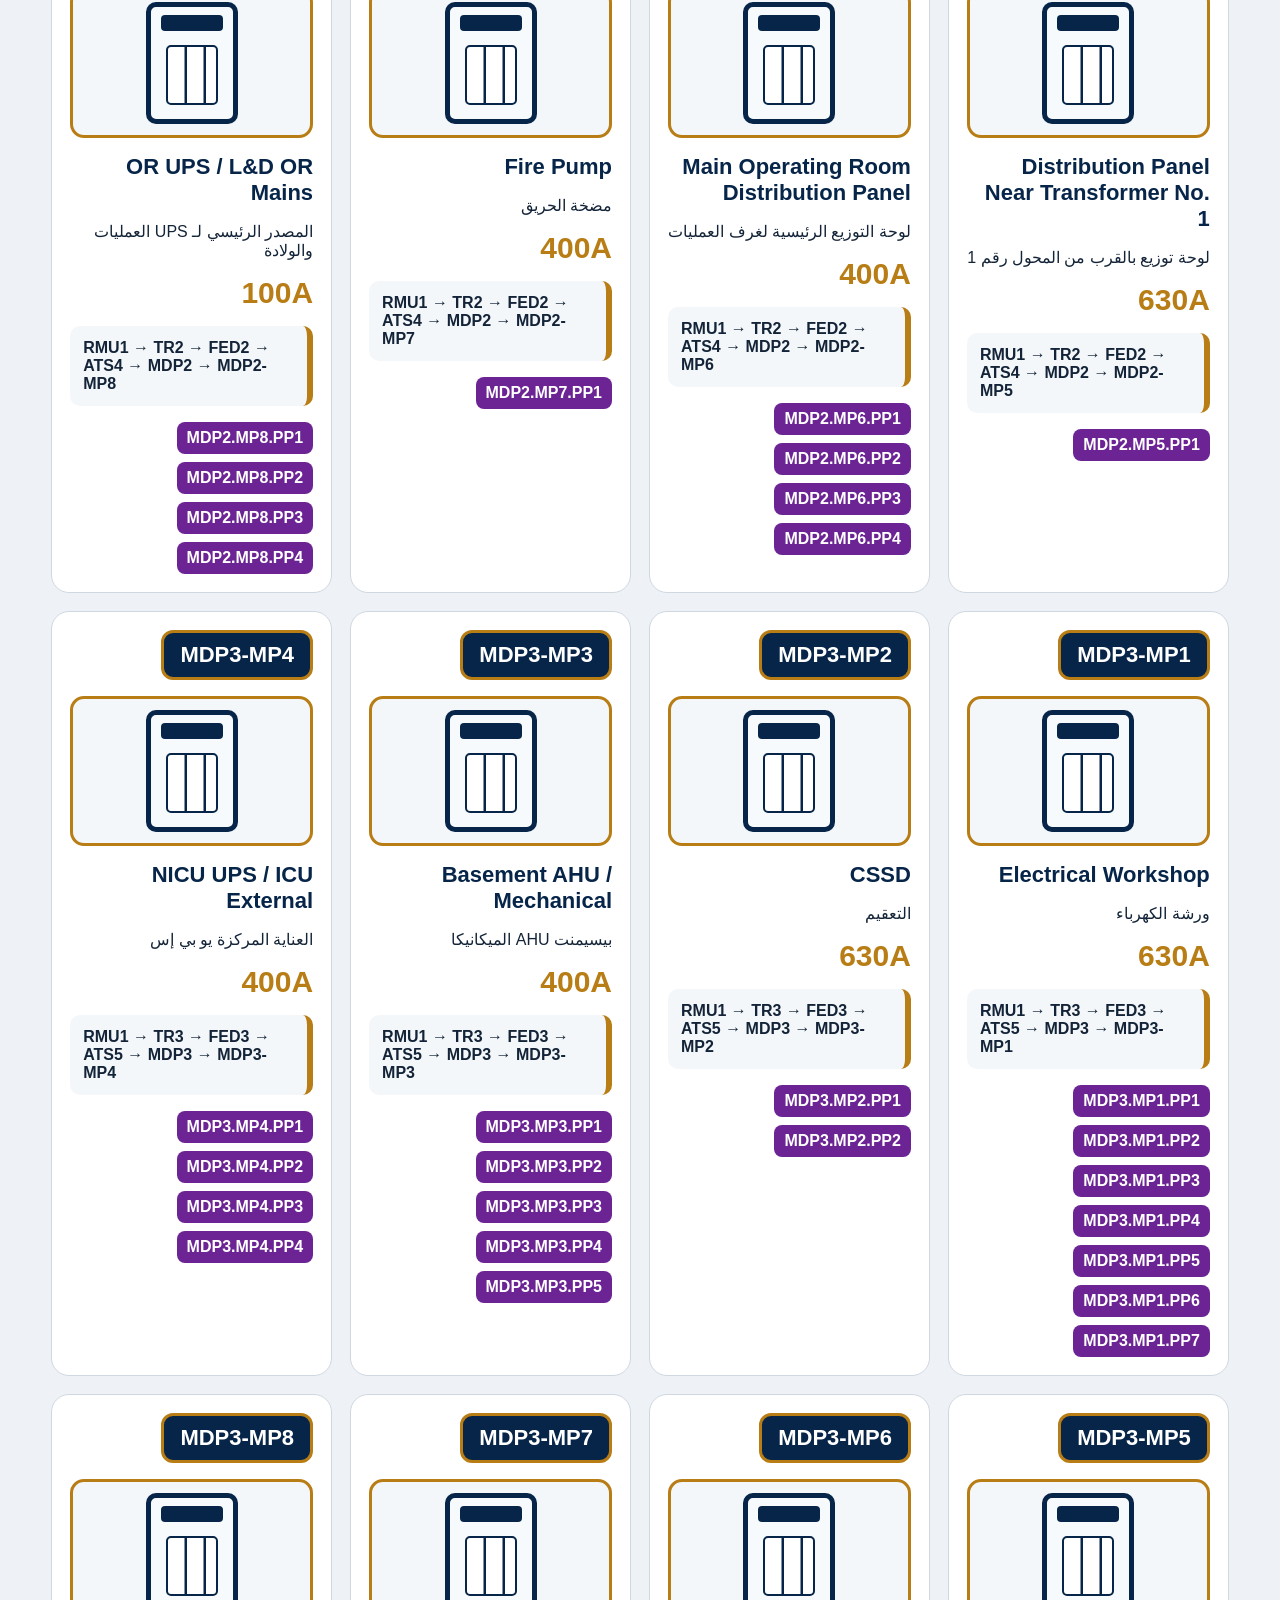
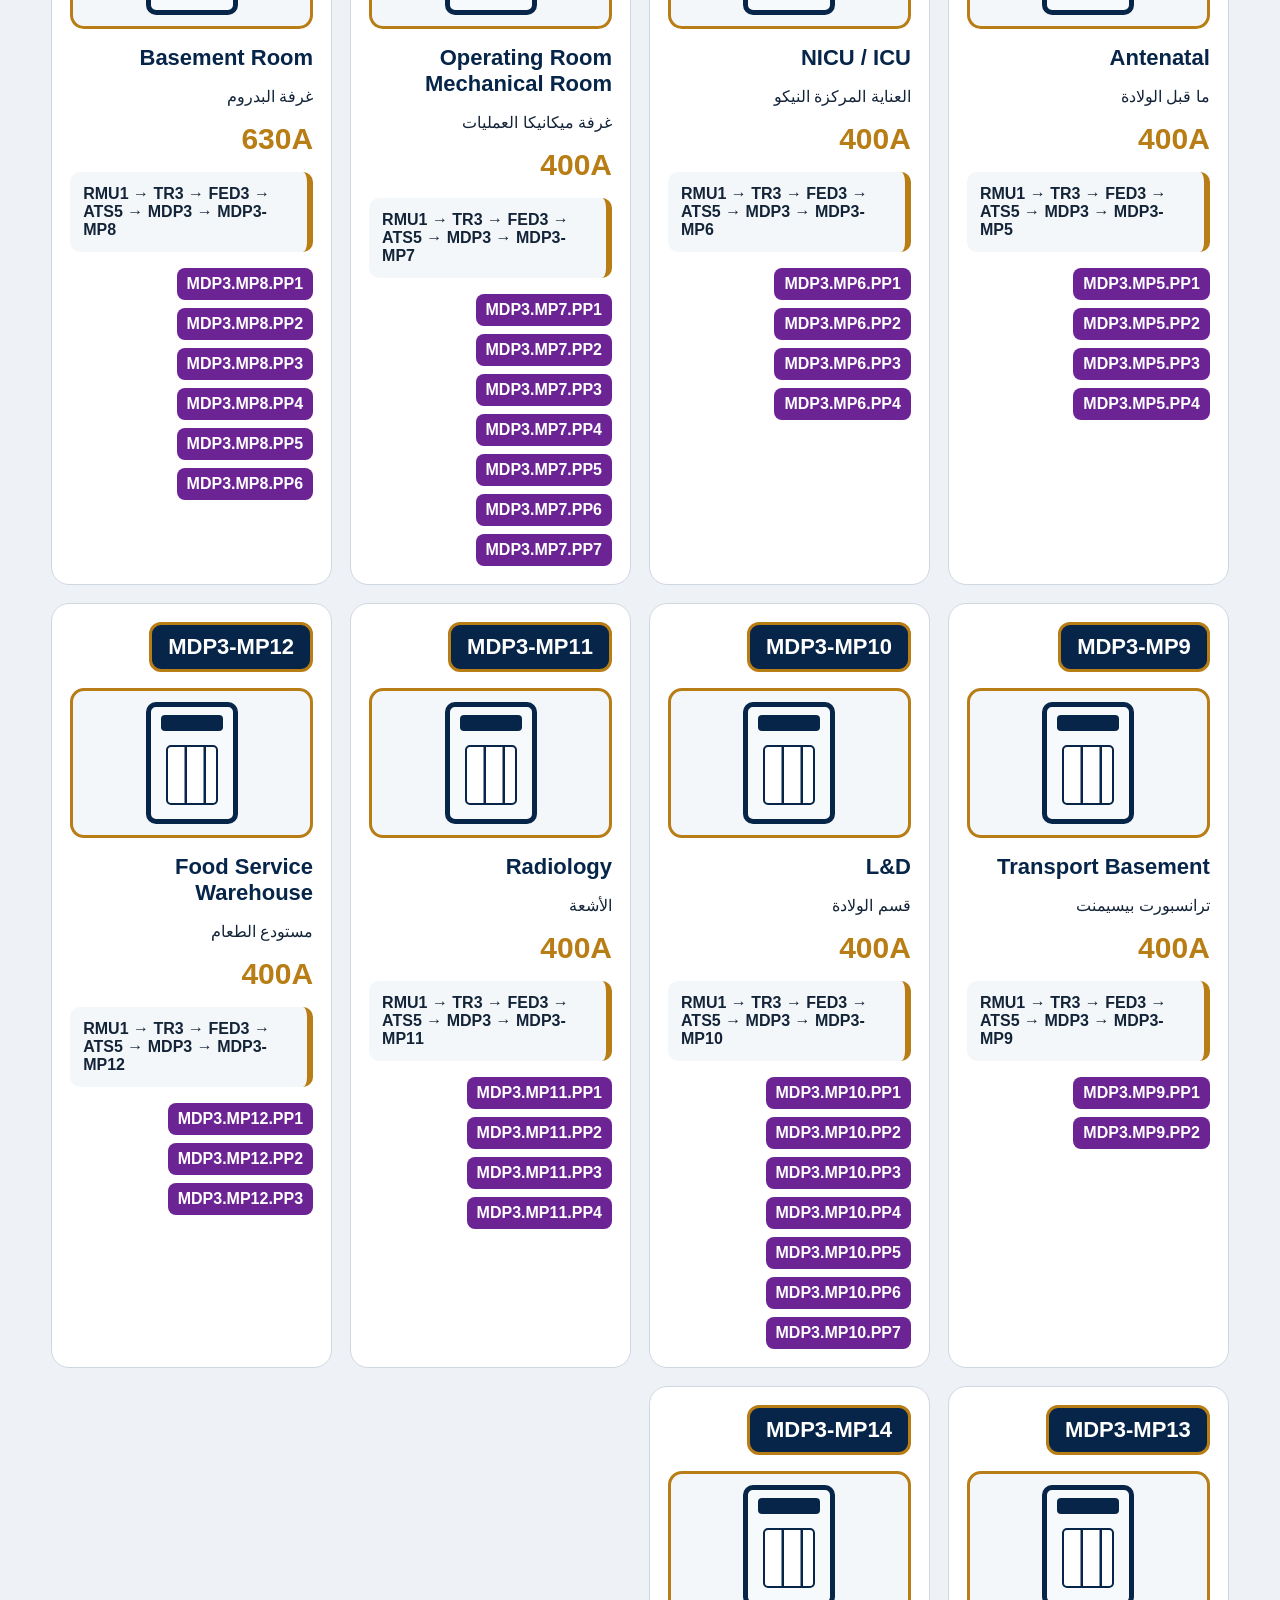
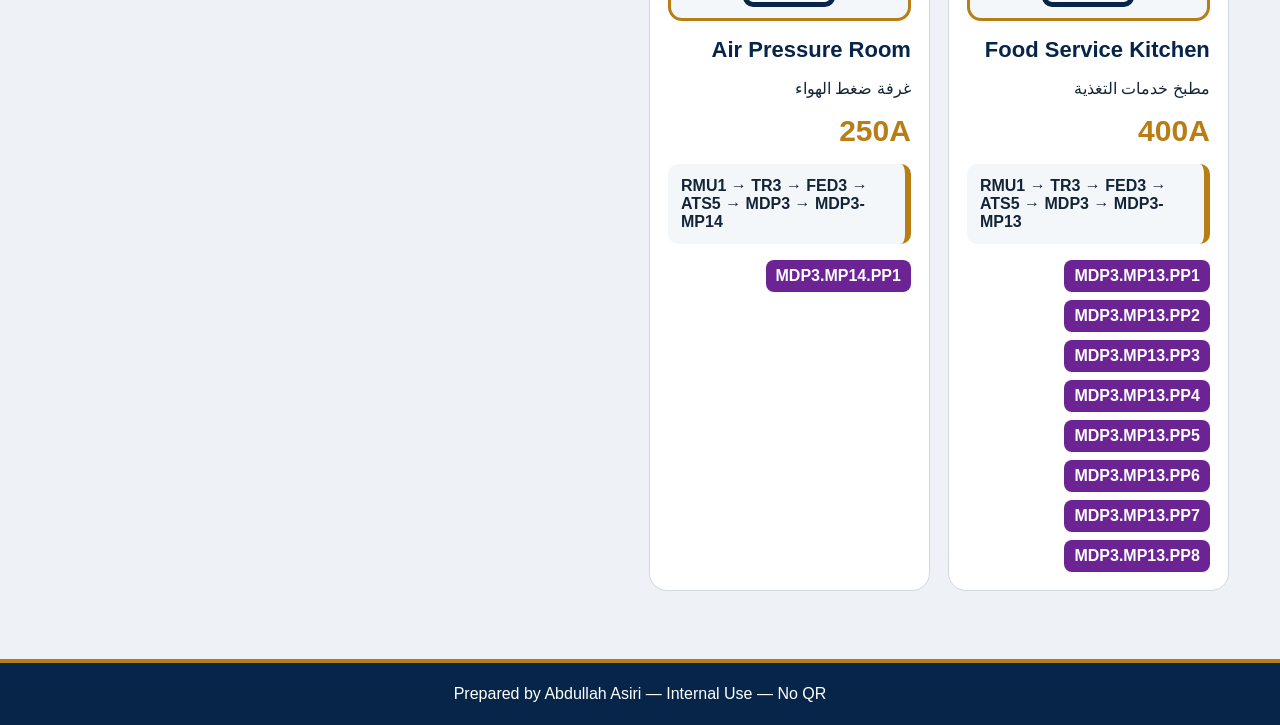
==== commit e4aafe23: "Create public electrical distribution browser" ====
--- a/index.html
+++ b/index.html
@@ -1,58 +1,36 @@
 <!doctype html>
 <html lang="ar" dir="rtl">
 <head>
-<meta charset="utf-8" />
-<meta name="viewport" content="width=device-width,initial-scale=1" />
-<title>KFMH Electrical Distribution System</title>
+<meta charset="utf-8">
+<meta name="viewport" content="width=device-width,initial-scale=1">
+<title>KFMH Electrical Distribution Management System</title>
 <style>
-:root{--bg:#06111f;--panel:#0b1b2d;--panel2:#10263d;--line:#284764;--text:#eef7ff;--muted:#9bb2c8;--gold:#d8b15b;--cyan:#4ed8ff;--green:#58d68d;--red:#ff6b6b;--shadow:0 20px 70px rgba(0,0,0,.35)}*{box-sizing:border-box}html{scroll-behavior:smooth}body{margin:0;background:radial-gradient(circle at 80% 0,#12365a 0,transparent 26%),linear-gradient(145deg,#04101b,#071726 48%,#06111f);color:var(--text);font-family:Tahoma,Arial,sans-serif;min-width:1180px;overflow-x:auto}a{color:inherit;text-decoration:none}.app{display:grid;grid-template-columns:300px minmax(880px,1fr);min-height:100vh}.side{position:sticky;top:0;height:100vh;padding:26px 20px;background:rgba(4,14,25,.96);border-left:1px solid #18344d;backdrop-filter:blur(20px);overflow-y:auto}.brand{display:flex;gap:14px;align-items:center;padding:4px 6px 22px;border-bottom:1px solid #19354e}.logo{width:58px;height:58px;border-radius:18px;display:grid;place-items:center;background:linear-gradient(145deg,#d9ba73,#85631f);color:#07111c;font-size:29px;font-weight:900;box-shadow:0 12px 30px rgba(216,177,91,.22)}.brand h1{font-size:15px;margin:0 0 6px}.brand p{font-size:11px;color:var(--muted);margin:0;line-height:1.7}.nav{display:grid;gap:8px;margin-top:22px}.nav a{padding:13px 14px;border:1px solid transparent;border-radius:14px;color:#bfd0df;font-size:13px}.nav a:hover,.nav a.active{background:linear-gradient(90deg,rgba(78,216,255,.13),rgba(216,177,91,.08));border-color:#244764;color:#fff}.nav small{display:block;color:#7690a8;margin-top:3px}.credit{margin-top:24px;padding:16px;border:1px solid #203d57;border-radius:16px;background:#0a1a2a;color:var(--muted);font-size:12px;line-height:1.8}.credit b{color:var(--gold)}main{padding:28px 32px 80px;overflow:visible}.hero{min-height:470px;border:1px solid #254761;border-radius:30px;padding:52px;position:relative;overflow:hidden;background:linear-gradient(130deg,rgba(13,35,57,.96),rgba(8,21,35,.87));box-shadow:var(--shadow)}.hero:before{content:"";position:absolute;inset:-25%;background:radial-gradient(circle,rgba(78,216,255,.13),transparent 35%);transform:translateX(-20%)}.hero-grid{position:relative;display:grid;grid-template-columns:1.15fr .85fr;gap:40px;align-items:center}.eyebrow{display:inline-flex;gap:8px;align-items:center;padding:8px 13px;border-radius:999px;border:1px solid #315875;color:var(--cyan);font-size:12px;background:#0c2337}.hero h2{font-size:48px;line-height:1.18;margin:22px 0 14px;max-width:760px}.hero h2 span{color:var(--gold)}.hero p{color:#b6c8d8;line-height:2;font-size:16px;max-width:760px}.hero-actions{display:flex;gap:12px;margin-top:26px}.btn{padding:13px 18px;border-radius:13px;border:1px solid #31536d;background:#0d2539;color:#fff;font-weight:700}.btn.primary{background:linear-gradient(135deg,#d9bb74,#9b7428);color:#07111c;border:0}.orb{width:330px;height:330px;border-radius:50%;margin:auto;position:relative;border:1px solid #325777;background:radial-gradient(circle at 40% 35%,#214d70,#0a1b2b 62%);box-shadow:inset 0 0 70px #06111f,0 0 80px rgba(78,216,255,.12)}.orb:before,.orb:after{content:"";position:absolute;border-radius:50%;border:1px solid rgba(216,177,91,.45);inset:28px}.orb:after{inset:70px;border-color:rgba(78,216,255,.5)}.bolt{position:absolute;inset:0;display:grid;place-items:center;font-size:88px;color:var(--gold);filter:drop-shadow(0 10px 22px rgba(216,177,91,.38))}.section{padding-top:48px}.title{display:flex;justify-content:space-between;align-items:end;margin-bottom:20px}.title h3{font-size:27px;margin:0}.title p{margin:6px 0 0;color:var(--muted);font-size:13px}.stats{display:grid;grid-template-columns:repeat(7,minmax(130px,1fr));gap:12px}.stat{padding:20px;border-radius:18px;background:linear-gradient(145deg,#0d2236,#091827);border:1px solid #203f59;box-shadow:0 10px 30px rgba(0,0,0,.18)}.stat b{font-size:30px;color:var(--gold)}.stat span{display:block;margin-top:7px;font-weight:700}.stat small{color:var(--muted)}.flow-wrap{overflow-x:auto;padding-bottom:12px}.flow{display:flex;align-items:stretch;gap:12px;min-width:1120px}.node{width:150px;min-height:170px;border:1px solid #274762;border-radius:20px;background:linear-gradient(145deg,#102a43,#091725);padding:16px;display:flex;flex-direction:column;justify-content:space-between;box-shadow:0 12px 35px rgba(0,0,0,.2)}.node .icon{height:70px;border-radius:14px;background:#081827;border:1px solid #294b65;display:grid;place-items:center;font-size:34px;color:var(--cyan)}.node h4{margin:13px 0 4px}.node p{font-size:11px;color:var(--muted);line-height:1.5;margin:0}.arrow{display:grid;place-items:center;color:var(--gold);font-size:24px}.cards{display:grid;grid-template-columns:repeat(5,minmax(210px,1fr));gap:14px}.card{border:1px solid #23445f;border-radius:22px;background:linear-gradient(145deg,#10253a,#081724);overflow:hidden;box-shadow:0 12px 35px rgba(0,0,0,.18)}.card-top{height:120px;display:grid;place-items:center;background:linear-gradient(135deg,#173a58,#0b1f31);font-size:48px;color:var(--gold);border-bottom:1px solid #264760}.card-body{padding:18px}.tag{display:inline-block;font-size:11px;color:var(--cyan);border:1px solid #2e526d;border-radius:999px;padding:6px 9px}.card h4{margin:13px 0 6px;font-size:20px}.card p{font-size:12px;line-height:1.8;color:var(--muted)}.meta{display:grid;grid-template-columns:1fr 1fr;gap:8px;margin-top:14px}.meta div{padding:10px;background:#071522;border-radius:11px;font-size:11px;color:#9fb5c8}.meta b{display:block;color:#fff;margin-top:4px}.panel-block{margin-top:18px;border:1px solid #24455f;border-radius:24px;background:#081827;overflow:hidden}.panel-head{padding:20px 22px;background:linear-gradient(90deg,#123453,#0b1e30);display:flex;justify-content:space-between;align-items:center}.panel-head h4{margin:0;font-size:20px}.status{font-size:11px;padding:7px 10px;border-radius:999px;background:rgba(88,214,141,.12);color:var(--green);border:1px solid rgba(88,214,141,.3)}.status.pending{color:var(--gold);border-color:rgba(216,177,91,.35);background:rgba(216,177,91,.1)}.feedline{padding:16px 22px;border-top:1px solid #1c3850;border-bottom:1px solid #1c3850;color:#c6d6e4;direction:ltr;text-align:left;white-space:nowrap;overflow-x:auto}.breaker-grid{display:grid;grid-template-columns:repeat(4,minmax(230px,1fr));gap:12px;padding:18px}.breaker{padding:15px;border-radius:15px;border:1px solid #203f58;background:#0d2133}.breaker b{color:var(--gold)}.breaker h5{font-size:13px;margin:8px 0 5px}.breaker p{font-size:11px;color:var(--muted);margin:0;line-height:1.6}.pp{margin-top:10px;padding:9px;border-radius:10px;background:#071522;border:1px dashed #2b4a62;color:#d7e5f0;font-size:11px;direction:ltr;text-align:left}.alert{border-color:rgba(255,107,107,.5)!important}.alert .status{color:var(--red);border-color:rgba(255,107,107,.4);background:rgba(255,107,107,.09)}footer{margin-top:55px;padding:25px;border-top:1px solid #1d3951;color:var(--muted);font-size:12px;text-align:center}@media(max-width:900px){body{min-width:980px}.app{grid-template-columns:260px minmax(720px,1fr)}.hero-grid{grid-template-columns:1fr .7fr}.hero h2{font-size:40px}.stats{grid-template-columns:repeat(4,1fr)}.cards{grid-template-columns:repeat(3,1fr)}.breaker-grid{grid-template-columns:repeat(3,1fr)}}
+:root{--navy:#062549;--gold:#b87d14;--paper:#fff;--light:#f4f7fa;--line:#cfd7e0;--text:#142438;--green:#17804c;--purple:#6c2495}
+*{box-sizing:border-box}body{margin:0;background:#eef2f6;color:var(--text);font-family:Arial,"Noto Sans Arabic",sans-serif}.top{background:var(--navy);color:#fff;border-bottom:5px solid var(--gold);padding:20px 5vw}.top h1{margin:0;font-size:clamp(24px,3vw,42px)}.top p{margin:8px 0 0;color:#f2cf86;font-weight:700}.wrap{max-width:1500px;margin:auto;padding:28px 4vw}.hero,.panel{background:#fff;border:1px solid var(--line);border-radius:20px;box-shadow:0 10px 30px #06254912}.hero{padding:30px;display:grid;grid-template-columns:1.4fr 1fr;gap:24px;align-items:center}.hero h2{font-size:clamp(28px,4vw,52px);color:var(--navy);margin:0 0 10px}.stats{display:grid;grid-template-columns:repeat(4,1fr);gap:12px}.stat{background:var(--light);border:2px solid var(--gold);border-radius:14px;padding:16px;text-align:center}.stat b{display:block;color:var(--navy);font-size:28px}.search{margin:24px 0;padding:18px 22px;width:100%;border:2px solid var(--navy);border-radius:14px;font-size:22px}.section{margin-top:30px}.section h3{font-size:30px;color:var(--navy);border-bottom:3px solid var(--gold);padding-bottom:10px}.grid{display:grid;grid-template-columns:repeat(auto-fit,minmax(250px,1fr));gap:18px}.card{background:#fff;border:1px solid var(--line);border-radius:18px;padding:18px;position:relative;overflow:hidden}.tag{display:inline-block;background:var(--navy);color:#fff;border:3px solid var(--gold);border-radius:12px;padding:9px 16px;font-size:22px;font-weight:800}.card h4{font-size:22px;margin:15px 0 8px;color:var(--navy)}.amp{font-size:30px;color:var(--gold);font-weight:800}.status{font-weight:800;color:var(--green)}.equipment{height:150px;margin:16px 0;border:3px solid var(--gold);border-radius:14px;background:var(--light);display:flex;align-items:center;justify-content:center}.cab{width:92px;height:122px;border:5px solid var(--navy);border-radius:10px;position:relative;background:#f7fafc}.cab:before{content:"";position:absolute;left:10px;right:10px;top:8px;height:16px;background:var(--navy);border-radius:4px}.cab:after{content:"";position:absolute;left:15px;right:15px;top:38px;bottom:14px;background:repeating-linear-gradient(90deg,#fff 0 16px,var(--navy) 17px 19px),repeating-linear-gradient(#fff 0 16px,var(--gold) 17px 19px);border:2px solid var(--navy);border-radius:5px}.path{background:var(--light);border-right:6px solid var(--gold);padding:13px;border-radius:10px;direction:ltr;text-align:left;font-weight:700;overflow-wrap:anywhere}.pp-list{display:flex;flex-wrap:wrap;gap:8px;margin-top:12px}.pp{background:var(--purple);color:#fff;border-radius:8px;padding:7px 10px;font-weight:700}.footer{margin-top:40px;background:var(--navy);color:#fff;padding:22px;text-align:center;border-top:4px solid var(--gold)}@media(max-width:800px){.hero{grid-template-columns:1fr}.stats{grid-template-columns:repeat(2,1fr)}.top{padding:16px}}
 </style>
 </head>
 <body>
-<div class="app">
-<aside class="side">
-<div class="brand"><div class="logo">⚡</div><div><h1>نظام توزيع الكهرباء</h1><p>Electrical Distribution System<br>King Faisal Military Hospital</p></div></div>
-<nav class="nav">
-<a class="active" href="#home">الصفحة الرئيسية<small>Home Dashboard</small></a>
-<a href="#path">مسار التغذية الكامل<small>Complete Power Path</small></a>
-<a href="#transformers">المحولات 1–5<small>Transformers TR1–TR5</small></a>
-<a href="#tr2">المحول رقم 2<small>Transformer 2 / MDP2</small></a>
-<a href="#tr3">المحول رقم 3<small>Transformer 3 / MDP3</small></a>
-<a href="#generators">المولدات<small>Generators System</small></a>
-<a href="#ups">البطاريات وUPS<small>UPS & Battery Banks</small></a>
-<a href="#equipment">معدات الكهرباء<small>Electrical Equipment</small></a>
-</nav>
-<div class="credit">إعداد الفني<br><b>عبدالله عسيري</b><br>Prepared by Technician<br><b>Abdullah Asiri</b></div>
-</aside>
-<main>
-<section id="home" class="hero"><div class="hero-grid"><div><span class="eyebrow">● PREMIUM ENGINEERING PORTAL</span><h2>نظام <span>توزيع الطاقة الكهربائية</span><br>Electrical Power Distribution System</h2><p>واجهة هندسية موحدة لتوثيق مسارات التغذية من الجهد العالي حتى آخر Power Panel، مع المحولات والمولدات وUPS وبيانات اللوحات والملصقات المعتمدة.</p><div class="hero-actions"><a class="btn primary" href="#path">استعراض مسار التغذية</a><a class="btn" href="#transformers">فتح المحولات</a></div></div><div class="orb"><div class="bolt">ϟ</div></div></div></section>
-<section class="section"><div class="title"><div><h3>ملخص المعدات | Equipment Summary</h3><p>العدد الحالي المعتمد للمعدات الكهربائية بالمشروع</p></div></div><div class="stats"><div class="stat"><b>2</b><span>RMU</span><small>Ring Main Unit</small></div><div class="stat"><b>5</b><span>TR</span><small>Transformers</small></div><div class="stat"><b>2</b><span>FED</span><small>Feeder Breakers</small></div><div class="stat"><b>3</b><span>ATS</span><small>Automatic Transfer</small></div><div class="stat"><b>2</b><span>MDP</span><small>Main Distribution</small></div><div class="stat"><b>37</b><span>MP</span><small>Main Panels</small></div><div class="stat"><b>93</b><span>PP</span><small>Power Panels</small></div></div></section>
-<section id="path" class="section"><div class="title"><div><h3>مسار التغذية الكامل | Complete Power Path</h3><p>من الجهد العالي إلى آخر نقطة توزيع</p></div></div><div class="flow-wrap"><div class="flow"><div class="node"><div class="icon">◉</div><div><h4>RMU</h4><p>حلقة الجهد العالي<br>High Voltage Ring Main Unit</p></div></div><div class="arrow">←</div><div class="node"><div class="icon">▣</div><div><h4>TR</h4><p>المحول الكهربائي<br>Power Transformer</p></div></div><div class="arrow">←</div><div class="node"><div class="icon">⌁</div><div><h4>FED</h4><p>قاطع المغذي الرئيسي<br>Feeder Breaker</p></div></div><div class="arrow">←</div><div class="node"><div class="icon">⇄</div><div><h4>ATS</h4><p>مفتاح التحويل الآلي<br>Automatic Transfer Switch</p></div></div><div class="arrow">←</div><div class="node"><div class="icon">▤</div><div><h4>MDP</h4><p>لوحة التوزيع الرئيسية<br>Main Distribution Panel</p></div></div><div class="arrow">←</div><div class="node"><div class="icon">▥</div><div><h4>MP</h4><p>اللوحة الرئيسية<br>Main Panel</p></div></div><div class="arrow">←</div><div class="node"><div class="icon">▦</div><div><h4>PP</h4><p>لوحة القوى النهائية<br>Power Panel</p></div></div></div></div></section>
-<section id="transformers" class="section"><div class="title"><div><h3>المحولات | Transformers 1–5</h3><p>تصميم مستقل لكل محول ومسار التغذية الخارج منه</p></div></div><div class="cards">
-<div class="card"><div class="card-top">TR1</div><div class="card-body"><span class="tag">CHILLER</span><h4>المحول 1</h4><p>تغذية خارجية. لا يوجد FED ولا ATS ولا MDP. التغذية تذهب مباشرة إلى لوحات MP الخاصة بالتشيلرات.</p><div class="meta"><div>Source<b>RMU (OS)</b></div><div>Main<b>2500A</b></div></div></div></div>
-<div class="card"><div class="card-top">TR2</div><div class="card-body"><span class="tag">COMPLETE</span><h4>المحول 2</h4><p>RMU1 → TR2 → FED2 → ATS4 → MDP2. يحتوي على 8 لوحات MP موثقة بالكامل.</p><div class="meta"><div>Rating<b>1500 kVA</b></div><div>LV<b>400V</b></div></div></div></div>
-<div class="card"><div class="card-top">TR3</div><div class="card-body"><span class="tag">COMPLETE</span><h4>المحول 3</h4><p>RMU1 → TR3 → FED3 → ATS5 → MDP3. يحتوي على 14 لوحة MP موثقة بالكامل.</p><div class="meta"><div>Main<b>2500A</b></div><div>MP Count<b>14</b></div></div></div></div>
-<div class="card"><div class="card-top">TR4</div><div class="card-body"><span class="tag">IN PROGRESS</span><h4>المحول 4</h4><p>خاص بالعيادات الخارجية. لا يوجد MDP. يستخدم ATS3 المشترك، وتفاصيل البريكرات ستضاف لاحقًا.</p><div class="meta"><div>Rating<b>500 kVA</b></div><div>Main<b>800A</b></div></div></div></div>
-<div class="card"><div class="card-top">TR5</div><div class="card-body"><span class="tag">IN PROGRESS</span><h4>المحول 5</h4><p>خاص بعيادات الصحة النفسية. لا يوجد MDP. الربط مع ATS3 يدوي، والتفاصيل قيد الاستكمال.</p><div class="meta"><div>Rating<b>500 kVA</b></div><div>Main<b>800A</b></div></div></div></div>
-</div></section>
-<section class="section"><div class="panel-block"><div class="panel-head"><h4>TR1 — Chiller Transformer</h4><span class="status">AVAILABLE DATA</span></div><div class="feedline">RMU (OS) → TR1 → MP1 / MP5 / MP4 / MP3 → PP1</div><div class="breaker-grid"><div class="breaker"><b>MP1 · 800A</b><h5>Chiller 1</h5><div class="pp">TAG: TR1-MP1-PP1</div></div><div class="breaker"><b>MP5 · 400A</b><h5>Chiller 5</h5><div class="pp">TAG: TR1-MP5-PP1</div></div><div class="breaker"><b>MP4 · 400A</b><h5>Chiller 4</h5><div class="pp">TAG: TR1-MP4-PP1</div></div><div class="breaker"><b>MP3 · 400A</b><h5>Chiller 3</h5><div class="pp">TAG: TR1-MP3-PP1</div></div></div></div></section>
-<section id="tr2" class="section"><div class="panel-block"><div class="panel-head"><h4>TR2 / MDP2 — Full Distribution</h4><span class="status">COMPLETE</span></div><div class="feedline">RMU1 → TR2 1500kVA / 400V → FED2 2500A → ATS4 2500A → MDP2 2500A</div><div class="breaker-grid" id="mdp2"></div></div></section>
-<section id="tr3" class="section"><div class="panel-block"><div class="panel-head"><h4>TR3 / MDP3 — Full Distribution</h4><span class="status">COMPLETE</span></div><div class="feedline">RMU1 → TR3 → FED3 → ATS5 → MDP3</div><div class="breaker-grid" id="mdp3"></div></div></section>
-<section id="generators" class="section"><div class="title"><div><h3>المولدات | Generators</h3><p>هيكل الربط الحالي والمعلومات المؤكدة</p></div></div><div class="cards"><div class="card"><div class="card-top">G1</div><div class="card-body"><h4>المولد 1</h4><p>مخصص لدعم المحولين 2 و3، ضمن حلقة ربط احتياطية مع المولد رقم 2.</p></div></div><div class="card"><div class="card-top">G2</div><div class="card-body"><h4>المولد 2</h4><p>مخصص للمحولين 2 و3. يمكنه دعم التغذية عند تعطل المولد رقم 1 عبر حلقة الربط.</p></div></div><div class="card"><div class="card-top">G3</div><div class="card-body"><h4>المولد 3</h4><p>مخصص للمحول رقم 4 والعيادات الخارجية.</p></div></div><div class="card"><div class="card-top">G+</div><div class="card-body"><span class="tag">PENDING</span><h4>مولدات أخرى</h4><p>سيتم تسجيل بياناتها وقدراتها ومساراتها بعد استكمال المعلومات.</p></div></div></div></section>
-<section id="ups" class="section"><div class="title"><div><h3>UPS والبطاريات | UPS & Battery Banks</h3><p>سجل الصيانة والبيانات التشغيلية للأقسام</p></div></div><div class="panel-block alert"><div class="panel-head"><h4>HDU UPS Battery Bank</h4><span class="status">FAULT RECORDED</span></div><div class="breaker-grid"><div class="breaker"><b>القسم / Department</b><h5>HDU</h5><p>يتم استكمال عدد وحدات UPS والبطاريات التفصيلية من السجل المعتمد.</p></div><div class="breaker alert"><b>Battery No. 13</b><h5>عطلان | Faulty</h5><p>يجب إبرازها ضمن أعمال الصيانة القادمة ونتائج الاختبار والاستبدال.</p></div><div class="breaker"><b>Maintenance Fields</b><h5>بيانات الصيانة</h5><p>Model · Capacity · Voltage · Quantity · Installation Date · Test Result · Status</p></div></div></div></section>
-<section id="equipment" class="section"><div class="title"><div><h3>دليل المعدات | Equipment Gallery</h3><p>بطاقات مرئية لكل عنصر مع القدرة والجهد والحالة</p></div></div><div class="cards"><div class="card"><div class="card-top">◉</div><div class="card-body"><h4>RMU</h4><p>High Voltage Ring Main Unit<br>الجهد والقدرة والرقم التشغيلي تضاف لكل وحدة.</p></div></div><div class="card"><div class="card-top">▣</div><div class="card-body"><h4>Transformer</h4><p>TR1–TR5 with kVA rating, LV voltage and source path.</p></div></div><div class="card"><div class="card-top">⌁</div><div class="card-body"><h4>FED</h4><p>FED2 / FED3 feeder breaker data and rated current.</p></div></div><div class="card"><div class="card-top">⇄</div><div class="card-body"><h4>ATS</h4><p>ATS4, ATS5 and shared ATS3 with operating mode.</p></div></div><div class="card"><div class="card-top">▤</div><div class="card-body"><h4>MDP / MP / PP</h4><p>Complete hierarchy, breaker ratings, locations and approved labels.</p></div></div></div></section>
-<footer>King Faisal Military Hospital Electrical Distribution Documentation · إعداد الفني / عبدالله عسيري</footer>
-</main></div>
+<header class="top"><h1>نظام إدارة توزيع الطاقة الكهربائية</h1><p>KING FAISAL MILITARY HOSPITAL — ELECTRICAL DISTRIBUTION MANAGEMENT SYSTEM</p></header>
+<main class="wrap">
+<section class="hero"><div><h2>دليل التوزيع الكهربائي</h2><p>Electrical Distribution Management System</p><p>المسار المعتمد: RMU → TR → FED → ATS → MDP → MP → PP</p></div><div class="stats"><div class="stat"><b>5</b>Transformers</div><div class="stat"><b>37</b>Main Panels</div><div class="stat"><b>93</b>Power Panels</div><div class="stat"><b>2</b>MDP</div></div></section>
+<input id="search" class="search" placeholder="ابحث برقم TAG أو اسم اللوحة أو المحول / Search by TAG, panel, or transformer">
+<section class="section"><h3>المحولات / Transformers</h3><div id="transformers" class="grid"></div></section>
+<section class="section"><h3>اللوحات الرئيسية / Main Panels</h3><div id="panels" class="grid"></div></section>
+</main>
+<footer class="footer">Prepared by Abdullah Asiri — Internal Use — No QR</footer>
 <script>
-const mdp2=[
-['MP1','100A','Power House Distribution Board','لوحة توزيع محطة الطاقة',1],['MP2','200A','New Vacuum Distribution Board','لوحة توزيع نظام الفاكيوم الجديدة',1],['MP3','400A','Wards Main Distribution Panel (Post Partum)','لوحة التوزيع الرئيسية لأجنحة التنويم / ما بعد الولادة',8],['MP4','400A','Roof Top Normal Distribution Panel','لوحة التوزيع العادية لسطح المبنى',8],['MP5','630A','Distribution Panel Near Transformer No.1','لوحة التوزيع بالقرب من المحول رقم 1',1],['MP6','400A','Main Operating Room Distribution Panel','لوحة التوزيع الرئيسية لغرف العمليات',4],['MP7','400A','Fire Pump','مضخة الحريق',1],['MP8','100A','OR UPS Mains / L&D OR Mains','المصدر الرئيسي لـ UPS غرف العمليات / غرف عمليات الولادة',4]
-];
-const mdp3=[
-['MP1','630A','Electrical Workshop','ورشة الكهرباء',7],['MP2','630A','CSSD','التعقيم',2],['MP3','400A','Basement AHU / Mechanical','بيسمنت AHU الميكانيكا',5],['MP4','400A','NICU UPS / ICU External Panel','العناية المركزة UPS / النيكو الخارجي',4],['MP5','400A','Antenatal','ما قبل الولادة',4],['MP6','400A','NICU / ICU','العناية المركزة النيكو',4],['MP7','400A','Operating Room Mechanical Room','غرفة ميكانيكا العمليات',7],['MP8','630A','Basement Room','غرفة البدروم',6],['MP9','400A','Transport Basement','ترانسبورت بيسمنت',2],['MP10','400A','L&D','قسم الولادة',7],['MP11','400A','Radiology','الأشعة',4],['MP12','400A','Food Service Warehouse','مستودع الطعام',3],['MP13','400A','Food Service Kitchen','مطبخ خدمات التغذية',8],['MP14','250A','Air Pressure Room','غرفة ضغط الهواء',1]
-];
-function render(id,prefix,items){document.getElementById(id).innerHTML=items.map(x=>{let pps=Array.from({length:x[4]},(_,i)=>`${prefix}-${x[0]}-PP${i+1}`).join(' · ');return `<article class="breaker"><b>${prefix}-${x[0]} · ${x[1]}</b><h5>${x[2]}</h5><p>${x[3]}</p><div class="pp">${pps}</div></article>`}).join('')}
-render('mdp2','MDP2',mdp2);render('mdp3','MDP3',mdp3);
-const links=[...document.querySelectorAll('.nav a')];links.forEach(a=>a.addEventListener('click',()=>{links.forEach(x=>x.classList.remove('active'));a.classList.add('active')}));
+const transformers=[
+{tag:'TR1',name:'Transformer 1 - Chiller',ar:'المحول 1 - التشيلر',path:'RMU (OS) → TR1 → MP1 / MP5 / MP4 / MP3',info:'4 MP — PP1 for each MP',status:'COMPLETE'},
+{tag:'TR2',name:'Transformer 2',ar:'المحول 2',path:'RMU1 → TR2 → FED2 → ATS4 → MDP2 → MP1-MP8',info:'8 MP — 28 PP',status:'COMPLETE'},
+{tag:'TR3',name:'Transformer 3',ar:'المحول 3',path:'RMU1 → TR3 → FED3 → ATS5 → MDP3 → MP1-MP14',info:'14 MP — 65 PP',status:'COMPLETE'},
+{tag:'TR4',name:'Transformer 4 - OPC',ar:'المحول 4 - العيادات الخارجية',path:'RMU (OS) → TR4 → ATS3 → MP1-MP5',info:'500 kVA / 800A',status:'PENDING'},
+{tag:'TR5',name:'Transformer 5 - Psychiatry',ar:'المحول 5 - العيادات النفسية',path:'RMU (OS) → TR5 → ATS3 → MP1-MP6',info:'500 kVA / 800A — Manual ATS3',status:'PENDING'}];
+const panels=[
+['TR1-MP1','Chiller 1','تشيلر 1','800A',1,'RMU (OS) → TR1 → TR1-MP1'],['TR1-MP5','Chiller 5','تشيلر 5','400A',1,'RMU (OS) → TR1 → TR1-MP5'],['TR1-MP4','Chiller 4','تشيلر 4','400A',1,'RMU (OS) → TR1 → TR1-MP4'],['TR1-MP3','Chiller 3','تشيلر 3','400A',1,'RMU (OS) → TR1 → TR1-MP3'],
+['MDP2-MP1','Power House Distribution Board','لوحة توزيع محطة الطاقة','100A',1,'RMU1 → TR2 → FED2 → ATS4 → MDP2 → MDP2-MP1'],['MDP2-MP2','New Vacuum Distribution Board','لوحة توزيع نظام الفاكيوم الجديدة','200A',1,'RMU1 → TR2 → FED2 → ATS4 → MDP2 → MDP2-MP2'],['MDP2-MP3','Wards Main Distribution Panel','لوحة التوزيع الرئيسية لأجنحة التنويم','400A',8,'RMU1 → TR2 → FED2 → ATS4 → MDP2 → MDP2-MP3'],['MDP2-MP4','Roof Top Normal Distribution Panel','لوحة التوزيع العادية للسطح','400A',8,'RMU1 → TR2 → FED2 → ATS4 → MDP2 → MDP2-MP4'],['MDP2-MP5','Distribution Panel Near Transformer No. 1','لوحة توزيع بالقرب من المحول رقم 1','630A',1,'RMU1 → TR2 → FED2 → ATS4 → MDP2 → MDP2-MP5'],['MDP2-MP6','Main Operating Room Distribution Panel','لوحة التوزيع الرئيسية لغرف العمليات','400A',4,'RMU1 → TR2 → FED2 → ATS4 → MDP2 → MDP2-MP6'],['MDP2-MP7','Fire Pump','مضخة الحريق','400A',1,'RMU1 → TR2 → FED2 → ATS4 → MDP2 → MDP2-MP7'],['MDP2-MP8','OR UPS / L&D OR Mains','المصدر الرئيسي لـ UPS العمليات والولادة','100A',4,'RMU1 → TR2 → FED2 → ATS4 → MDP2 → MDP2-MP8'],
+['MDP3-MP1','Electrical Workshop','ورشة الكهرباء','630A',7,'RMU1 → TR3 → FED3 → ATS5 → MDP3 → MDP3-MP1'],['MDP3-MP2','CSSD','التعقيم','630A',2,'RMU1 → TR3 → FED3 → ATS5 → MDP3 → MDP3-MP2'],['MDP3-MP3','Basement AHU / Mechanical','بيسيمنت AHU الميكانيكا','400A',5,'RMU1 → TR3 → FED3 → ATS5 → MDP3 → MDP3-MP3'],['MDP3-MP4','NICU UPS / ICU External','العناية المركزة يو بي إس','400A',4,'RMU1 → TR3 → FED3 → ATS5 → MDP3 → MDP3-MP4'],['MDP3-MP5','Antenatal','ما قبل الولادة','400A',4,'RMU1 → TR3 → FED3 → ATS5 → MDP3 → MDP3-MP5'],['MDP3-MP6','NICU / ICU','العناية المركزة النيكو','400A',4,'RMU1 → TR3 → FED3 → ATS5 → MDP3 → MDP3-MP6'],['MDP3-MP7','Operating Room Mechanical Room','غرفة ميكانيكا العمليات','400A',7,'RMU1 → TR3 → FED3 → ATS5 → MDP3 → MDP3-MP7'],['MDP3-MP8','Basement Room','غرفة البدروم','630A',6,'RMU1 → TR3 → FED3 → ATS5 → MDP3 → MDP3-MP8'],['MDP3-MP9','Transport Basement','ترانسبورت بيسيمنت','400A',2,'RMU1 → TR3 → FED3 → ATS5 → MDP3 → MDP3-MP9'],['MDP3-MP10','L&D','قسم الولادة','400A',7,'RMU1 → TR3 → FED3 → ATS5 → MDP3 → MDP3-MP10'],['MDP3-MP11','Radiology','الأشعة','400A',4,'RMU1 → TR3 → FED3 → ATS5 → MDP3 → MDP3-MP11'],['MDP3-MP12','Food Service Warehouse','مستودع الطعام','400A',3,'RMU1 → TR3 → FED3 → ATS5 → MDP3 → MDP3-MP12'],['MDP3-MP13','Food Service Kitchen','مطبخ خدمات التغذية','400A',8,'RMU1 → TR3 → FED3 → ATS5 → MDP3 → MDP3-MP13'],['MDP3-MP14','Air Pressure Room','غرفة ضغط الهواء','250A',1,'RMU1 → TR3 → FED3 → ATS5 → MDP3 → MDP3-MP14']];
+const trBox=document.getElementById('transformers'),pBox=document.getElementById('panels');
+function render(q=''){q=q.toLowerCase();trBox.innerHTML='';pBox.innerHTML='';transformers.filter(x=>Object.values(x).join(' ').toLowerCase().includes(q)).forEach(x=>trBox.insertAdjacentHTML('beforeend',`<article class="card"><span class="tag">${x.tag}</span><div class="equipment"><div class="cab"></div></div><h4>${x.name}</h4><p>${x.ar}</p><p class="path">${x.path}</p><p>${x.info}</p><p class="status">${x.status}</p></article>`));panels.filter(x=>x.join(' ').toLowerCase().includes(q)).forEach(x=>{let tags=Array.from({length:x[4]},(_,i)=>`<span class="pp">${x[0].replace('-','.')}.PP${i+1}</span>`).join('');pBox.insertAdjacentHTML('beforeend',`<article class="card"><span class="tag">${x[0]}</span><div class="equipment"><div class="cab"></div></div><h4>${x[1]}</h4><p>${x[2]}</p><div class="amp">${x[3]}</div><p class="path">${x[5]}</p><div class="pp-list">${tags}</div></article>`)});}
+render();document.getElementById('search').addEventListener('input',e=>render(e.target.value));
 </script>
-</body>
-</html>+</body></html>
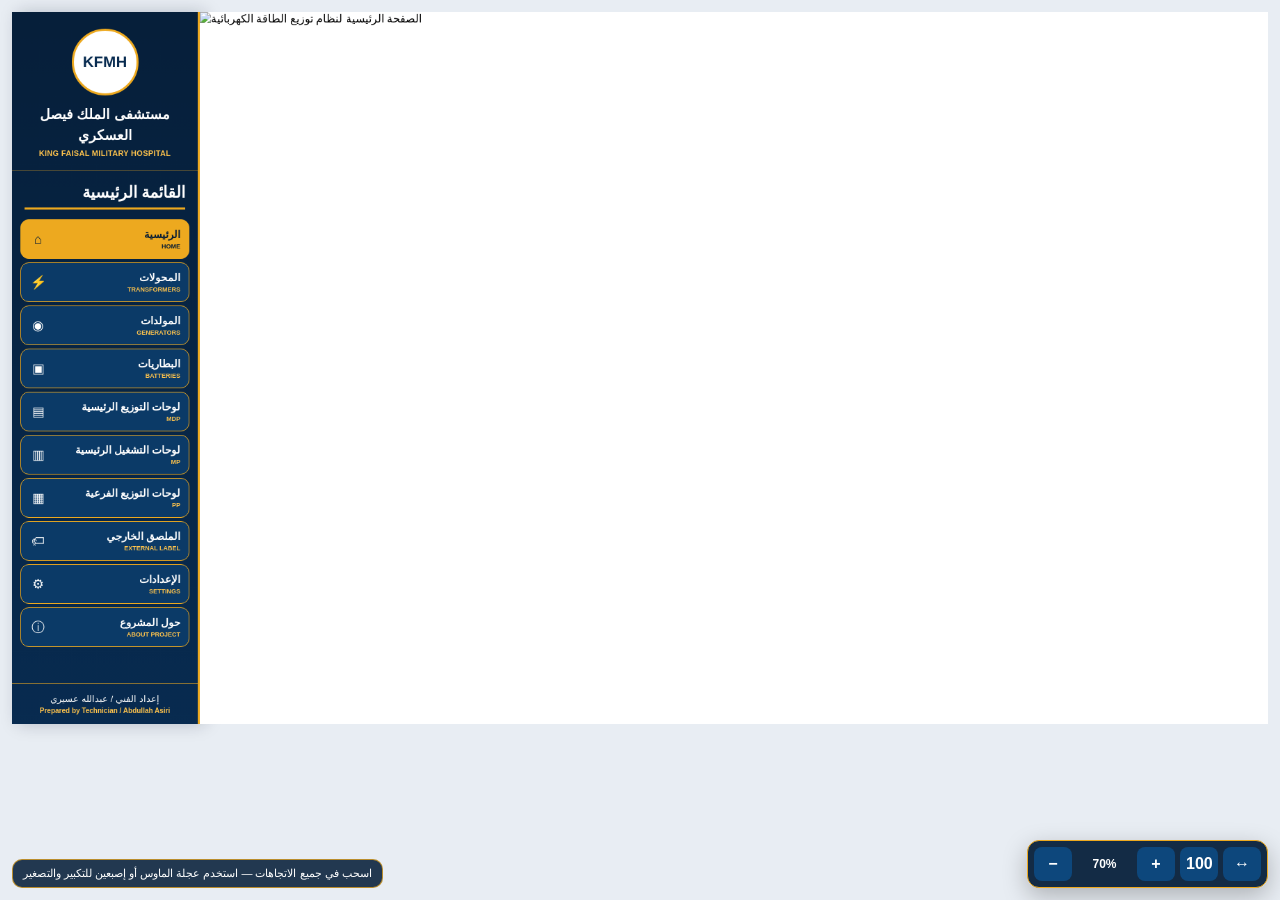
==== commit b018d13e: "Publish corrected KFMH electrical system viewer" ====
--- a/index.html
+++ b/index.html
@@ -2,35 +2,82 @@
 <html lang="ar" dir="rtl">
 <head>
 <meta charset="utf-8">
-<meta name="viewport" content="width=device-width,initial-scale=1">
-<title>KFMH Electrical Distribution Management System</title>
+<meta name="viewport" content="width=device-width,initial-scale=1,minimum-scale=.1,maximum-scale=5,user-scalable=no,viewport-fit=cover">
+<title>نظام إدارة توزيع الطاقة الكهربائية | مستشفى الملك فيصل العسكري</title>
 <style>
-:root{--navy:#062549;--gold:#b87d14;--paper:#fff;--light:#f4f7fa;--line:#cfd7e0;--text:#142438;--green:#17804c;--purple:#6c2495}
-*{box-sizing:border-box}body{margin:0;background:#eef2f6;color:var(--text);font-family:Arial,"Noto Sans Arabic",sans-serif}.top{background:var(--navy);color:#fff;border-bottom:5px solid var(--gold);padding:20px 5vw}.top h1{margin:0;font-size:clamp(24px,3vw,42px)}.top p{margin:8px 0 0;color:#f2cf86;font-weight:700}.wrap{max-width:1500px;margin:auto;padding:28px 4vw}.hero,.panel{background:#fff;border:1px solid var(--line);border-radius:20px;box-shadow:0 10px 30px #06254912}.hero{padding:30px;display:grid;grid-template-columns:1.4fr 1fr;gap:24px;align-items:center}.hero h2{font-size:clamp(28px,4vw,52px);color:var(--navy);margin:0 0 10px}.stats{display:grid;grid-template-columns:repeat(4,1fr);gap:12px}.stat{background:var(--light);border:2px solid var(--gold);border-radius:14px;padding:16px;text-align:center}.stat b{display:block;color:var(--navy);font-size:28px}.search{margin:24px 0;padding:18px 22px;width:100%;border:2px solid var(--navy);border-radius:14px;font-size:22px}.section{margin-top:30px}.section h3{font-size:30px;color:var(--navy);border-bottom:3px solid var(--gold);padding-bottom:10px}.grid{display:grid;grid-template-columns:repeat(auto-fit,minmax(250px,1fr));gap:18px}.card{background:#fff;border:1px solid var(--line);border-radius:18px;padding:18px;position:relative;overflow:hidden}.tag{display:inline-block;background:var(--navy);color:#fff;border:3px solid var(--gold);border-radius:12px;padding:9px 16px;font-size:22px;font-weight:800}.card h4{font-size:22px;margin:15px 0 8px;color:var(--navy)}.amp{font-size:30px;color:var(--gold);font-weight:800}.status{font-weight:800;color:var(--green)}.equipment{height:150px;margin:16px 0;border:3px solid var(--gold);border-radius:14px;background:var(--light);display:flex;align-items:center;justify-content:center}.cab{width:92px;height:122px;border:5px solid var(--navy);border-radius:10px;position:relative;background:#f7fafc}.cab:before{content:"";position:absolute;left:10px;right:10px;top:8px;height:16px;background:var(--navy);border-radius:4px}.cab:after{content:"";position:absolute;left:15px;right:15px;top:38px;bottom:14px;background:repeating-linear-gradient(90deg,#fff 0 16px,var(--navy) 17px 19px),repeating-linear-gradient(#fff 0 16px,var(--gold) 17px 19px);border:2px solid var(--navy);border-radius:5px}.path{background:var(--light);border-right:6px solid var(--gold);padding:13px;border-radius:10px;direction:ltr;text-align:left;font-weight:700;overflow-wrap:anywhere}.pp-list{display:flex;flex-wrap:wrap;gap:8px;margin-top:12px}.pp{background:var(--purple);color:#fff;border-radius:8px;padding:7px 10px;font-weight:700}.footer{margin-top:40px;background:var(--navy);color:#fff;padding:22px;text-align:center;border-top:4px solid var(--gold)}@media(max-width:800px){.hero{grid-template-columns:1fr}.stats{grid-template-columns:repeat(2,1fr)}.top{padding:16px}}
+:root{--navy:#082b50;--navy2:#061f3a;--gold:#eda91f;--white:#fff;--sidebar:270px}
+*{box-sizing:border-box}html,body{margin:0;width:100%;height:100%;overflow:hidden;background:#dfe6ee;font-family:Tahoma,Arial,sans-serif}
+button,input{font:inherit}.vp{position:fixed;inset:0;overflow:hidden;touch-action:none;cursor:grab;background:#e8edf3}.vp.drag{cursor:grabbing}
+.stage{position:absolute;left:0;top:0;width:1806px;height:1024px;display:flex;direction:ltr;transform-origin:0 0;will-change:transform;user-select:none}
+.sidebar{width:270px;height:1024px;flex:0 0 270px;background:linear-gradient(180deg,var(--navy2),var(--navy));color:#fff;border-right:3px solid var(--gold);display:flex;flex-direction:column;direction:rtl;box-shadow:8px 0 24px rgba(4,24,46,.22)}
+.brand{padding:24px 16px 18px;text-align:center;border-bottom:1px solid rgba(237,169,31,.45)}
+.brand-mark{width:96px;height:96px;margin:0 auto 12px;border:3px solid var(--gold);border-radius:50%;display:grid;place-items:center;background:#fff;color:var(--navy);font-weight:900;font-size:22px;line-height:1.05}
+.brand .ar{font-size:20px;font-weight:900;line-height:1.5}.brand .en{font-size:11px;color:#ffc44d;font-weight:800;letter-spacing:.3px;margin-top:5px}
+.menu-title{padding:18px 18px 9px;font-size:23px;font-weight:900}.menu-title:after{content:"";display:block;height:3px;background:var(--gold);margin-top:8px}
+.nav{padding:0 12px 16px;overflow:auto;scrollbar-width:thin;scrollbar-color:var(--gold) transparent}
+.nav button,.sub button{width:100%;border:1px solid var(--gold);background:#0b3a67;color:#fff;border-radius:12px;padding:12px;margin:5px 0;text-align:right;cursor:pointer;display:flex;align-items:center;justify-content:space-between;gap:10px}
+.nav button:hover,.nav button.active{background:var(--gold);color:#071d35}.label{display:block;font-weight:900;font-size:15px}.en{display:block;font-size:9px;font-weight:800;color:#ffc44d;margin-top:3px}.nav button:hover .en,.nav button.active .en{color:#071d35}.icon{width:25px;text-align:center;font-size:19px}
+.sub{display:none;padding:0 7px}.sub.open{display:block}.sub button{background:#072d52;padding:10px 12px}
+.credit{margin-top:auto;padding:14px;text-align:center;border-top:1px solid rgba(237,169,31,.55)}.credit .ar{font-size:13px}.credit .en{font-size:10px;color:#ffc44d;margin-top:4px}
+.home{position:relative;width:1536px;height:1024px;flex:0 0 1536px;background:#fff;overflow:hidden}.home img{display:block;width:1536px;height:1024px;object-fit:contain;pointer-events:none}
+.hotspot{position:absolute;border:0;background:transparent;border-radius:14px;cursor:pointer}.hotspot:hover{outline:4px solid rgba(237,169,31,.9);background:rgba(237,169,31,.08)}
+.controls{position:fixed;right:12px;bottom:12px;z-index:30;display:flex;gap:5px;direction:ltr;background:rgba(6,31,58,.94);padding:6px;border:1px solid var(--gold);border-radius:12px;box-shadow:0 8px 24px rgba(0,0,0,.25)}
+.controls button{width:38px;height:34px;border:0;border-radius:8px;background:#0d477c;color:#fff;font-size:16px;font-weight:900;cursor:pointer}.controls button:hover{background:var(--gold);color:#071d35}.controls span{min-width:55px;display:grid;place-items:center;color:#fff;font-size:12px;font-weight:900}
+.hint{position:fixed;left:12px;bottom:12px;z-index:25;background:rgba(6,31,58,.88);color:#fff;border:1px solid rgba(237,169,31,.75);border-radius:10px;padding:7px 10px;font-size:11px}
+.backdrop{position:fixed;inset:0;display:none;align-items:center;justify-content:center;background:rgba(1,14,28,.72);z-index:100}.backdrop.open{display:flex}.modal{width:min(760px,92vw);max-height:86vh;overflow:auto;background:#fff;border-radius:18px;border:3px solid var(--gold);box-shadow:0 22px 60px rgba(0,0,0,.4)}
+.mhead{background:linear-gradient(90deg,var(--navy2),var(--navy));color:#fff;padding:17px 20px;display:flex;align-items:center;justify-content:space-between}.mhead h2{margin:0;font-size:22px}.close{border:0;background:transparent;color:#fff;font-size:30px;cursor:pointer}.mbody{padding:22px}.path{direction:ltr;text-align:center;background:#f3f6fa;border:1px solid #cad5e1;border-radius:12px;padding:18px;font-size:21px;font-weight:900;line-height:1.8;color:#092c51}.note{margin-top:14px;color:#45566c;font-size:14px;line-height:1.8}.card{border:1px solid #cfd9e4;border-radius:12px;padding:15px;background:#f8fafc}.field{margin:10px 0}.field label{display:block;margin-bottom:6px;font-weight:900}.field input{width:100%;padding:10px;border:1px solid #bac7d5;border-radius:8px}.primary{border:0;background:var(--gold);color:#071d35;padding:10px 16px;border-radius:9px;font-weight:900;cursor:pointer}.trgrid{display:grid;grid-template-columns:repeat(5,1fr);gap:8px}.trgrid button{border:1px solid var(--gold);background:#0b3a67;color:#fff;border-radius:10px;padding:13px 6px;font-weight:900;cursor:pointer}
+@media(max-width:700px){.controls{right:8px;bottom:8px;transform:scale(.92);transform-origin:bottom right}.hint{display:none}}
 </style>
 </head>
 <body>
-<header class="top"><h1>نظام إدارة توزيع الطاقة الكهربائية</h1><p>KING FAISAL MILITARY HOSPITAL — ELECTRICAL DISTRIBUTION MANAGEMENT SYSTEM</p></header>
-<main class="wrap">
-<section class="hero"><div><h2>دليل التوزيع الكهربائي</h2><p>Electrical Distribution Management System</p><p>المسار المعتمد: RMU → TR → FED → ATS → MDP → MP → PP</p></div><div class="stats"><div class="stat"><b>5</b>Transformers</div><div class="stat"><b>37</b>Main Panels</div><div class="stat"><b>93</b>Power Panels</div><div class="stat"><b>2</b>MDP</div></div></section>
-<input id="search" class="search" placeholder="ابحث برقم TAG أو اسم اللوحة أو المحول / Search by TAG, panel, or transformer">
-<section class="section"><h3>المحولات / Transformers</h3><div id="transformers" class="grid"></div></section>
-<section class="section"><h3>اللوحات الرئيسية / Main Panels</h3><div id="panels" class="grid"></div></section>
-</main>
-<footer class="footer">Prepared by Abdullah Asiri — Internal Use — No QR</footer>
+<div id="vp" class="vp">
+  <div id="stage" class="stage">
+    <aside class="sidebar">
+      <div class="brand"><div class="brand-mark">KFMH</div><div class="ar">مستشفى الملك فيصل العسكري</div><div class="en">KING FAISAL MILITARY HOSPITAL</div></div>
+      <div class="menu-title">القائمة الرئيسية</div>
+      <nav class="nav" id="nav">
+        <button class="active" data-section="home"><span><span class="label">الرئيسية</span><span class="en">HOME</span></span><span class="icon">⌂</span></button>
+        <button data-section="transformers"><span><span class="label">المحولات</span><span class="en">TRANSFORMERS</span></span><span class="icon">⚡</span></button>
+        <button data-section="generators"><span><span class="label">المولدات</span><span class="en">GENERATORS</span></span><span class="icon">◉</span></button>
+        <button data-section="batteries"><span><span class="label">البطاريات</span><span class="en">BATTERIES</span></span><span class="icon">▣</span></button>
+        <button data-section="mdp"><span><span class="label">لوحات التوزيع الرئيسية</span><span class="en">MDP</span></span><span class="icon">▤</span></button>
+        <button data-section="mp"><span><span class="label">لوحات التشغيل الرئيسية</span><span class="en">MP</span></span><span class="icon">▥</span></button>
+        <button data-section="pp"><span><span class="label">لوحات التوزيع الفرعية</span><span class="en">PP</span></span><span class="icon">▦</span></button>
+        <button data-section="labels"><span><span class="label">الملصق الخارجي</span><span class="en">EXTERNAL LABEL</span></span><span class="icon">🏷</span></button>
+        <button id="settingsToggle"><span><span class="label">الإعدادات</span><span class="en">SETTINGS</span></span><span class="icon">⚙</span></button>
+        <div class="sub" id="settingsSub"><button data-section="browser"><span><span class="label">إعدادات المتصفح</span><span class="en">BROWSER SETTINGS</span></span><span class="icon">◫</span></button><button data-section="login"><span><span class="label">تسجيل الدخول</span><span class="en">LOGIN</span></span><span class="icon">🔐</span></button></div>
+        <button data-section="about"><span><span class="label">حول المشروع</span><span class="en">ABOUT PROJECT</span></span><span class="icon">ⓘ</span></button>
+      </nav>
+      <div class="credit"><div class="ar">إعداد الفني / عبدالله عسيري</div><div class="en">Prepared by Technician / Abdullah Asiri</div></div>
+    </aside>
+    <main class="home"><img id="master" alt="الصفحة الرئيسية لنظام توزيع الطاقة الكهربائية"><button class="hotspot" data-tr="TR1" style="left:20px;top:625px;width:280px;height:355px"></button><button class="hotspot" data-tr="TR2" style="left:318px;top:625px;width:280px;height:355px"></button><button class="hotspot" data-tr="TR3" style="left:618px;top:625px;width:280px;height:355px"></button><button class="hotspot" data-tr="TR4" style="left:918px;top:625px;width:280px;height:355px"></button><button class="hotspot" data-tr="TR5" style="left:1218px;top:625px;width:295px;height:355px"></button></main>
+  </div>
+</div>
+<div class="controls"><button id="minus">−</button><span id="zv">100%</span><button id="plus">+</button><button id="natural">100</button><button id="fit">↔</button></div>
+<div class="hint">اسحب في جميع الاتجاهات — استخدم عجلة الماوس أو إصبعين للتكبير والتصغير</div>
+<div class="backdrop" id="modal"><section class="modal"><div class="mhead"><h2 id="mtitle">التفاصيل</h2><button class="close" id="mclose">×</button></div><div class="mbody" id="mbody"></div></section></div>
 <script>
-const transformers=[
-{tag:'TR1',name:'Transformer 1 - Chiller',ar:'المحول 1 - التشيلر',path:'RMU (OS) → TR1 → MP1 / MP5 / MP4 / MP3',info:'4 MP — PP1 for each MP',status:'COMPLETE'},
-{tag:'TR2',name:'Transformer 2',ar:'المحول 2',path:'RMU1 → TR2 → FED2 → ATS4 → MDP2 → MP1-MP8',info:'8 MP — 28 PP',status:'COMPLETE'},
-{tag:'TR3',name:'Transformer 3',ar:'المحول 3',path:'RMU1 → TR3 → FED3 → ATS5 → MDP3 → MP1-MP14',info:'14 MP — 65 PP',status:'COMPLETE'},
-{tag:'TR4',name:'Transformer 4 - OPC',ar:'المحول 4 - العيادات الخارجية',path:'RMU (OS) → TR4 → ATS3 → MP1-MP5',info:'500 kVA / 800A',status:'PENDING'},
-{tag:'TR5',name:'Transformer 5 - Psychiatry',ar:'المحول 5 - العيادات النفسية',path:'RMU (OS) → TR5 → ATS3 → MP1-MP6',info:'500 kVA / 800A — Manual ATS3',status:'PENDING'}];
-const panels=[
-['TR1-MP1','Chiller 1','تشيلر 1','800A',1,'RMU (OS) → TR1 → TR1-MP1'],['TR1-MP5','Chiller 5','تشيلر 5','400A',1,'RMU (OS) → TR1 → TR1-MP5'],['TR1-MP4','Chiller 4','تشيلر 4','400A',1,'RMU (OS) → TR1 → TR1-MP4'],['TR1-MP3','Chiller 3','تشيلر 3','400A',1,'RMU (OS) → TR1 → TR1-MP3'],
-['MDP2-MP1','Power House Distribution Board','لوحة توزيع محطة الطاقة','100A',1,'RMU1 → TR2 → FED2 → ATS4 → MDP2 → MDP2-MP1'],['MDP2-MP2','New Vacuum Distribution Board','لوحة توزيع نظام الفاكيوم الجديدة','200A',1,'RMU1 → TR2 → FED2 → ATS4 → MDP2 → MDP2-MP2'],['MDP2-MP3','Wards Main Distribution Panel','لوحة التوزيع الرئيسية لأجنحة التنويم','400A',8,'RMU1 → TR2 → FED2 → ATS4 → MDP2 → MDP2-MP3'],['MDP2-MP4','Roof Top Normal Distribution Panel','لوحة التوزيع العادية للسطح','400A',8,'RMU1 → TR2 → FED2 → ATS4 → MDP2 → MDP2-MP4'],['MDP2-MP5','Distribution Panel Near Transformer No. 1','لوحة توزيع بالقرب من المحول رقم 1','630A',1,'RMU1 → TR2 → FED2 → ATS4 → MDP2 → MDP2-MP5'],['MDP2-MP6','Main Operating Room Distribution Panel','لوحة التوزيع الرئيسية لغرف العمليات','400A',4,'RMU1 → TR2 → FED2 → ATS4 → MDP2 → MDP2-MP6'],['MDP2-MP7','Fire Pump','مضخة الحريق','400A',1,'RMU1 → TR2 → FED2 → ATS4 → MDP2 → MDP2-MP7'],['MDP2-MP8','OR UPS / L&D OR Mains','المصدر الرئيسي لـ UPS العمليات والولادة','100A',4,'RMU1 → TR2 → FED2 → ATS4 → MDP2 → MDP2-MP8'],
-['MDP3-MP1','Electrical Workshop','ورشة الكهرباء','630A',7,'RMU1 → TR3 → FED3 → ATS5 → MDP3 → MDP3-MP1'],['MDP3-MP2','CSSD','التعقيم','630A',2,'RMU1 → TR3 → FED3 → ATS5 → MDP3 → MDP3-MP2'],['MDP3-MP3','Basement AHU / Mechanical','بيسيمنت AHU الميكانيكا','400A',5,'RMU1 → TR3 → FED3 → ATS5 → MDP3 → MDP3-MP3'],['MDP3-MP4','NICU UPS / ICU External','العناية المركزة يو بي إس','400A',4,'RMU1 → TR3 → FED3 → ATS5 → MDP3 → MDP3-MP4'],['MDP3-MP5','Antenatal','ما قبل الولادة','400A',4,'RMU1 → TR3 → FED3 → ATS5 → MDP3 → MDP3-MP5'],['MDP3-MP6','NICU / ICU','العناية المركزة النيكو','400A',4,'RMU1 → TR3 → FED3 → ATS5 → MDP3 → MDP3-MP6'],['MDP3-MP7','Operating Room Mechanical Room','غرفة ميكانيكا العمليات','400A',7,'RMU1 → TR3 → FED3 → ATS5 → MDP3 → MDP3-MP7'],['MDP3-MP8','Basement Room','غرفة البدروم','630A',6,'RMU1 → TR3 → FED3 → ATS5 → MDP3 → MDP3-MP8'],['MDP3-MP9','Transport Basement','ترانسبورت بيسيمنت','400A',2,'RMU1 → TR3 → FED3 → ATS5 → MDP3 → MDP3-MP9'],['MDP3-MP10','L&D','قسم الولادة','400A',7,'RMU1 → TR3 → FED3 → ATS5 → MDP3 → MDP3-MP10'],['MDP3-MP11','Radiology','الأشعة','400A',4,'RMU1 → TR3 → FED3 → ATS5 → MDP3 → MDP3-MP11'],['MDP3-MP12','Food Service Warehouse','مستودع الطعام','400A',3,'RMU1 → TR3 → FED3 → ATS5 → MDP3 → MDP3-MP12'],['MDP3-MP13','Food Service Kitchen','مطبخ خدمات التغذية','400A',8,'RMU1 → TR3 → FED3 → ATS5 → MDP3 → MDP3-MP13'],['MDP3-MP14','Air Pressure Room','غرفة ضغط الهواء','250A',1,'RMU1 → TR3 → FED3 → ATS5 → MDP3 → MDP3-MP14']];
-const trBox=document.getElementById('transformers'),pBox=document.getElementById('panels');
-function render(q=''){q=q.toLowerCase();trBox.innerHTML='';pBox.innerHTML='';transformers.filter(x=>Object.values(x).join(' ').toLowerCase().includes(q)).forEach(x=>trBox.insertAdjacentHTML('beforeend',`<article class="card"><span class="tag">${x.tag}</span><div class="equipment"><div class="cab"></div></div><h4>${x.name}</h4><p>${x.ar}</p><p class="path">${x.path}</p><p>${x.info}</p><p class="status">${x.status}</p></article>`));panels.filter(x=>x.join(' ').toLowerCase().includes(q)).forEach(x=>{let tags=Array.from({length:x[4]},(_,i)=>`<span class="pp">${x[0].replace('-','.')}.PP${i+1}</span>`).join('');pBox.insertAdjacentHTML('beforeend',`<article class="card"><span class="tag">${x[0]}</span><div class="equipment"><div class="cab"></div></div><h4>${x[1]}</h4><p>${x[2]}</p><div class="amp">${x[3]}</div><p class="path">${x[5]}</p><div class="pp-list">${tags}</div></article>`)});}
-render();document.getElementById('search').addEventListener('input',e=>render(e.target.value));
+(async()=>{
+ const master=document.getElementById('master');
+ try{const t=await fetch('assets/dashboard-master-v2.b64').then(r=>r.text());master.src='data:image/png;base64,'+t.trim()}catch(e){master.alt='تعذر تحميل الصفحة الرئيسية'}
+ const vp=document.getElementById('vp'),stage=document.getElementById('stage'),zv=document.getElementById('zv');
+ const W=1806,H=1024,MIN=.12,MAX=3;let z=1,x=0,y=12;const pts=new Map();let g=null;
+ function clamp(){const vw=vp.clientWidth,vh=vp.clientHeight,sw=W*z,sh=H*z,p=12;if(sw<=vw)x=(vw-sw)/2;else x=Math.max(vw-sw-p,Math.min(p,x));if(sh<=vh)y=p;else y=Math.max(vh-sh-p,Math.min(p,y))}
+ function draw(){clamp();stage.style.transform=`translate(${Math.round(x)}px,${Math.round(y)}px) scale(${z})`;zv.textContent=Math.round(z*100)+'%'}
+ function zoomAt(n,cx=vp.clientWidth/2,cy=vp.clientHeight/2){n=Math.max(MIN,Math.min(MAX,n));const px=(cx-x)/z,py=(cy-y)/z;x=cx-px*n;y=cy-py*n;z=n;draw()}
+ function fitView(){const m=12;z=Math.min((vp.clientWidth-m*2)/W,(vp.clientHeight-m*2)/H);z=Math.max(MIN,Math.min(1,z));x=(vp.clientWidth-W*z)/2;y=m;draw()}
+ function natural(){z=1;x=(vp.clientWidth-W)/2;y=12;draw()}
+ const list=()=>[...pts.values()],mid=(a,b)=>({x:(a.x+b.x)/2,y:(a.y+b.y)/2}),dist=(a,b)=>Math.hypot(a.x-b.x,a.y-b.y);
+ vp.addEventListener('pointerdown',e=>{if(e.target.closest('button'))return;vp.setPointerCapture(e.pointerId);pts.set(e.pointerId,{x:e.clientX,y:e.clientY});vp.classList.add('drag');const a=list();if(a.length===1)g={t:'pan',sx:e.clientX,sy:e.clientY,bx:x,by:y};else if(a.length===2){const m=mid(a[0],a[1]);g={t:'pinch',d:dist(a[0],a[1]),z,wx:(m.x-x)/z,wy:(m.y-y)/z}}});
+ vp.addEventListener('pointermove',e=>{if(!pts.has(e.pointerId))return;pts.set(e.pointerId,{x:e.clientX,y:e.clientY});const a=list();if(a.length===1&&g?.t==='pan'){x=g.bx+a[0].x-g.sx;y=g.by+a[0].y-g.sy;draw()}else if(a.length===2){if(g?.t!=='pinch'){const m=mid(a[0],a[1]);g={t:'pinch',d:dist(a[0],a[1]),z,wx:(m.x-x)/z,wy:(m.y-y)/z}}const m=mid(a[0],a[1]),n=Math.max(MIN,Math.min(MAX,g.z*dist(a[0],a[1])/g.d));x=m.x-g.wx*n;y=m.y-g.wy*n;z=n;draw()}});
+ function end(e){pts.delete(e.pointerId);const a=list();if(a.length===1)g={t:'pan',sx:a[0].x,sy:a[0].y,bx:x,by:y};else{g=null;vp.classList.remove('drag')}}vp.addEventListener('pointerup',end);vp.addEventListener('pointercancel',end);
+ vp.addEventListener('wheel',e=>{e.preventDefault();zoomAt(z*(e.deltaY<0?1.1:.9),e.clientX,e.clientY)},{passive:false});
+ minus.onclick=()=>zoomAt(z/1.15);plus.onclick=()=>zoomAt(z*1.15);natural.onclick=natural;fit.onclick=fitView;addEventListener('resize',fitView);requestAnimationFrame(fitView);
+ const paths={TR1:'RMU (OS) → TR1 → MDP1 → MP1 / MP5 / MP4 / MP3 → PP1',TR2:'RMU1 → TR2 → FED2 → ATS4 → MDP2 → MP1…MP8 → PP',TR3:'RMU1 → TR3 → FED3 → ATS5 → MDP3 → MP1…MP14 → PP',TR4:'RMU (OS) → TR4 → ATS3 → MDP4 → MP1…MP5 → PP',TR5:'RMU (OS) → TR5 → ATS3 (Manual) → MDP5 → MP1…MP6 → PP'};
+ const modal=document.getElementById('modal'),mtitle=document.getElementById('mtitle'),mbody=document.getElementById('mbody');function open(t,b){mtitle.textContent=t;mbody.innerHTML=b;modal.classList.add('open')}function close(){modal.classList.remove('open')}mclose.onclick=close;modal.onclick=e=>{if(e.target===modal)close()};
+ document.querySelectorAll('[data-tr]').forEach(b=>b.onclick=()=>open('تفاصيل المحول '+b.dataset.tr,`<div class="path">${paths[b.dataset.tr]}</div><div class="note">مسار التغذية الكامل من المصدر حتى لوحات التوزيع التابعة للمحول.</div>`));
+ settingsToggle.onclick=()=>settingsSub.classList.toggle('open');
+ document.querySelectorAll('[data-section]').forEach(b=>b.onclick=()=>{document.querySelectorAll('#nav button').forEach(q=>q.classList.remove('active'));b.classList.add('active');const s=b.dataset.section;if(s==='home'){fitView();return}if(s==='transformers'){open('المحولات',`<div class="trgrid">${Object.keys(paths).map(k=>`<button data-p="${k}">${k}</button>`).join('')}</div>`);setTimeout(()=>document.querySelectorAll('[data-p]').forEach(q=>q.onclick=()=>open('تفاصيل المحول '+q.dataset.p,`<div class="path">${paths[q.dataset.p]}</div>`)),0);return}if(s==='browser'){open('إعدادات المتصفح',`<div class="card"><div class="field"><label>نسبة التكبير</label><input id="range" type="range" min="12" max="300" value="${Math.round(z*100)}"></div><button class="primary" id="save">حفظ الإعداد</button></div>`);setTimeout(()=>save.onclick=()=>{zoomAt(parseInt(range.value)/100);localStorage.setItem('kfmhZoom',range.value);close()},0);return}if(s==='login'){open('تسجيل الدخول',`<div class="card"><div class="field"><label>اسم المستخدم</label><input autocomplete="username"></div><div class="field"><label>كلمة المرور</label><input type="password" autocomplete="current-password"></div><button class="primary">تسجيل الدخول</button></div>`);return}const names={generators:'المولدات',batteries:'البطاريات',mdp:'لوحات التوزيع الرئيسية MDP',mp:'لوحات التشغيل الرئيسية MP',pp:'لوحات التوزيع الفرعية PP',labels:'الملصق الخارجي',about:'حول المشروع'};open(names[s]||'القسم',`<div class="card"><h3>${names[s]||'القسم'}</h3><div class="note">سيتم فتح صفحات هذا القسم مع بقاء القائمة وأدوات التكبير والسحب متاحة.</div></div>`)});
+})();
 </script>
 </body></html>
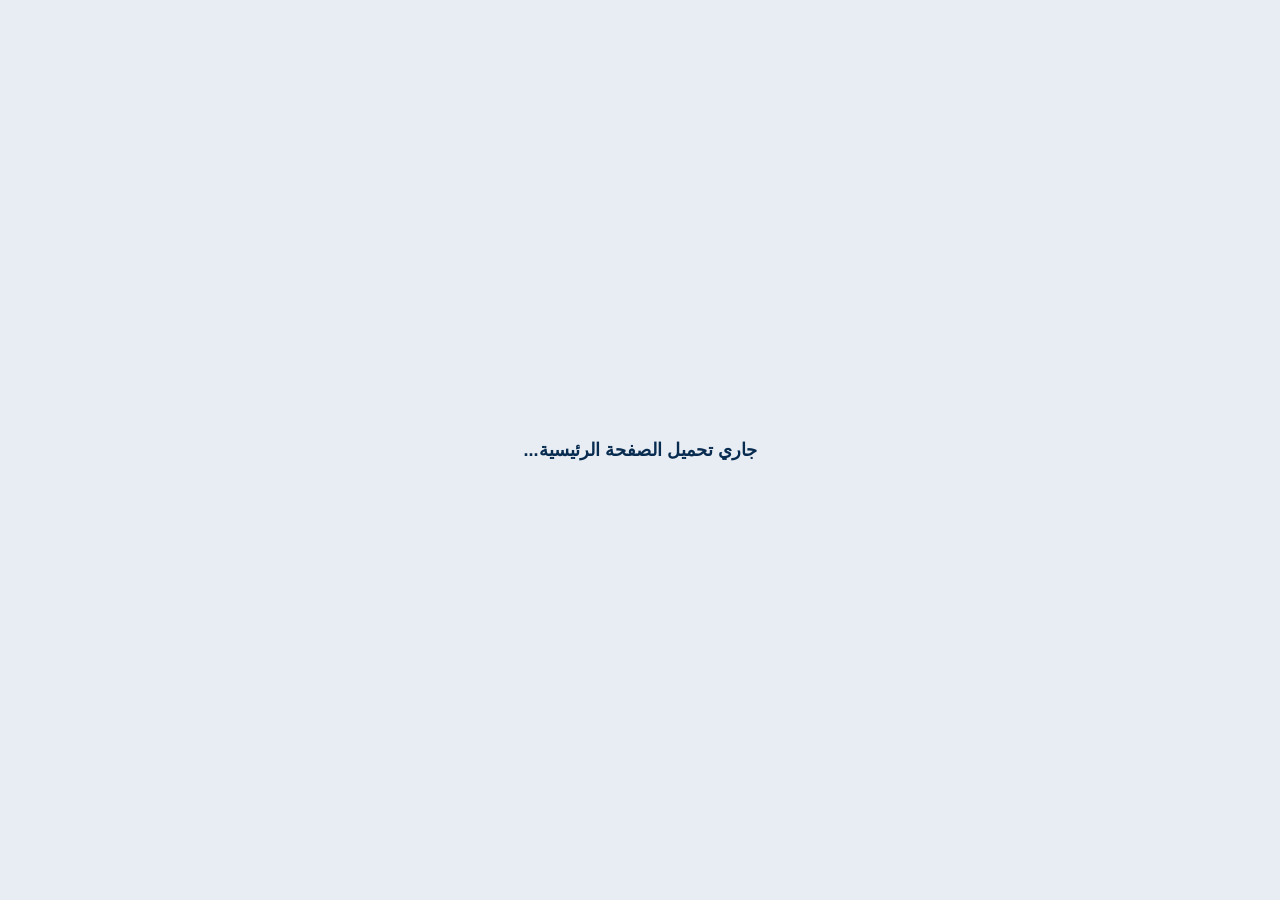
==== commit 3787ef1d: "Redirect homepage to corrected viewer" ====
--- a/index.html
+++ b/index.html
@@ -2,82 +2,12 @@
 <html lang="ar" dir="rtl">
 <head>
 <meta charset="utf-8">
-<meta name="viewport" content="width=device-width,initial-scale=1,minimum-scale=.1,maximum-scale=5,user-scalable=no,viewport-fit=cover">
-<title>نظام إدارة توزيع الطاقة الكهربائية | مستشفى الملك فيصل العسكري</title>
-<style>
-:root{--navy:#082b50;--navy2:#061f3a;--gold:#eda91f;--white:#fff;--sidebar:270px}
-*{box-sizing:border-box}html,body{margin:0;width:100%;height:100%;overflow:hidden;background:#dfe6ee;font-family:Tahoma,Arial,sans-serif}
-button,input{font:inherit}.vp{position:fixed;inset:0;overflow:hidden;touch-action:none;cursor:grab;background:#e8edf3}.vp.drag{cursor:grabbing}
-.stage{position:absolute;left:0;top:0;width:1806px;height:1024px;display:flex;direction:ltr;transform-origin:0 0;will-change:transform;user-select:none}
-.sidebar{width:270px;height:1024px;flex:0 0 270px;background:linear-gradient(180deg,var(--navy2),var(--navy));color:#fff;border-right:3px solid var(--gold);display:flex;flex-direction:column;direction:rtl;box-shadow:8px 0 24px rgba(4,24,46,.22)}
-.brand{padding:24px 16px 18px;text-align:center;border-bottom:1px solid rgba(237,169,31,.45)}
-.brand-mark{width:96px;height:96px;margin:0 auto 12px;border:3px solid var(--gold);border-radius:50%;display:grid;place-items:center;background:#fff;color:var(--navy);font-weight:900;font-size:22px;line-height:1.05}
-.brand .ar{font-size:20px;font-weight:900;line-height:1.5}.brand .en{font-size:11px;color:#ffc44d;font-weight:800;letter-spacing:.3px;margin-top:5px}
-.menu-title{padding:18px 18px 9px;font-size:23px;font-weight:900}.menu-title:after{content:"";display:block;height:3px;background:var(--gold);margin-top:8px}
-.nav{padding:0 12px 16px;overflow:auto;scrollbar-width:thin;scrollbar-color:var(--gold) transparent}
-.nav button,.sub button{width:100%;border:1px solid var(--gold);background:#0b3a67;color:#fff;border-radius:12px;padding:12px;margin:5px 0;text-align:right;cursor:pointer;display:flex;align-items:center;justify-content:space-between;gap:10px}
-.nav button:hover,.nav button.active{background:var(--gold);color:#071d35}.label{display:block;font-weight:900;font-size:15px}.en{display:block;font-size:9px;font-weight:800;color:#ffc44d;margin-top:3px}.nav button:hover .en,.nav button.active .en{color:#071d35}.icon{width:25px;text-align:center;font-size:19px}
-.sub{display:none;padding:0 7px}.sub.open{display:block}.sub button{background:#072d52;padding:10px 12px}
-.credit{margin-top:auto;padding:14px;text-align:center;border-top:1px solid rgba(237,169,31,.55)}.credit .ar{font-size:13px}.credit .en{font-size:10px;color:#ffc44d;margin-top:4px}
-.home{position:relative;width:1536px;height:1024px;flex:0 0 1536px;background:#fff;overflow:hidden}.home img{display:block;width:1536px;height:1024px;object-fit:contain;pointer-events:none}
-.hotspot{position:absolute;border:0;background:transparent;border-radius:14px;cursor:pointer}.hotspot:hover{outline:4px solid rgba(237,169,31,.9);background:rgba(237,169,31,.08)}
-.controls{position:fixed;right:12px;bottom:12px;z-index:30;display:flex;gap:5px;direction:ltr;background:rgba(6,31,58,.94);padding:6px;border:1px solid var(--gold);border-radius:12px;box-shadow:0 8px 24px rgba(0,0,0,.25)}
-.controls button{width:38px;height:34px;border:0;border-radius:8px;background:#0d477c;color:#fff;font-size:16px;font-weight:900;cursor:pointer}.controls button:hover{background:var(--gold);color:#071d35}.controls span{min-width:55px;display:grid;place-items:center;color:#fff;font-size:12px;font-weight:900}
-.hint{position:fixed;left:12px;bottom:12px;z-index:25;background:rgba(6,31,58,.88);color:#fff;border:1px solid rgba(237,169,31,.75);border-radius:10px;padding:7px 10px;font-size:11px}
-.backdrop{position:fixed;inset:0;display:none;align-items:center;justify-content:center;background:rgba(1,14,28,.72);z-index:100}.backdrop.open{display:flex}.modal{width:min(760px,92vw);max-height:86vh;overflow:auto;background:#fff;border-radius:18px;border:3px solid var(--gold);box-shadow:0 22px 60px rgba(0,0,0,.4)}
-.mhead{background:linear-gradient(90deg,var(--navy2),var(--navy));color:#fff;padding:17px 20px;display:flex;align-items:center;justify-content:space-between}.mhead h2{margin:0;font-size:22px}.close{border:0;background:transparent;color:#fff;font-size:30px;cursor:pointer}.mbody{padding:22px}.path{direction:ltr;text-align:center;background:#f3f6fa;border:1px solid #cad5e1;border-radius:12px;padding:18px;font-size:21px;font-weight:900;line-height:1.8;color:#092c51}.note{margin-top:14px;color:#45566c;font-size:14px;line-height:1.8}.card{border:1px solid #cfd9e4;border-radius:12px;padding:15px;background:#f8fafc}.field{margin:10px 0}.field label{display:block;margin-bottom:6px;font-weight:900}.field input{width:100%;padding:10px;border:1px solid #bac7d5;border-radius:8px}.primary{border:0;background:var(--gold);color:#071d35;padding:10px 16px;border-radius:9px;font-weight:900;cursor:pointer}.trgrid{display:grid;grid-template-columns:repeat(5,1fr);gap:8px}.trgrid button{border:1px solid var(--gold);background:#0b3a67;color:#fff;border-radius:10px;padding:13px 6px;font-weight:900;cursor:pointer}
-@media(max-width:700px){.controls{right:8px;bottom:8px;transform:scale(.92);transform-origin:bottom right}.hint{display:none}}
-</style>
+<meta name="viewport" content="width=device-width,initial-scale=1">
+<meta http-equiv="Cache-Control" content="no-cache, no-store, must-revalidate">
+<meta http-equiv="Pragma" content="no-cache">
+<meta http-equiv="Expires" content="0">
+<title>نظام إدارة توزيع الطاقة الكهربائية</title>
+<script>location.replace('viewer-v3.html?v=20260806-2244')</script>
 </head>
-<body>
-<div id="vp" class="vp">
-  <div id="stage" class="stage">
-    <aside class="sidebar">
-      <div class="brand"><div class="brand-mark">KFMH</div><div class="ar">مستشفى الملك فيصل العسكري</div><div class="en">KING FAISAL MILITARY HOSPITAL</div></div>
-      <div class="menu-title">القائمة الرئيسية</div>
-      <nav class="nav" id="nav">
-        <button class="active" data-section="home"><span><span class="label">الرئيسية</span><span class="en">HOME</span></span><span class="icon">⌂</span></button>
-        <button data-section="transformers"><span><span class="label">المحولات</span><span class="en">TRANSFORMERS</span></span><span class="icon">⚡</span></button>
-        <button data-section="generators"><span><span class="label">المولدات</span><span class="en">GENERATORS</span></span><span class="icon">◉</span></button>
-        <button data-section="batteries"><span><span class="label">البطاريات</span><span class="en">BATTERIES</span></span><span class="icon">▣</span></button>
-        <button data-section="mdp"><span><span class="label">لوحات التوزيع الرئيسية</span><span class="en">MDP</span></span><span class="icon">▤</span></button>
-        <button data-section="mp"><span><span class="label">لوحات التشغيل الرئيسية</span><span class="en">MP</span></span><span class="icon">▥</span></button>
-        <button data-section="pp"><span><span class="label">لوحات التوزيع الفرعية</span><span class="en">PP</span></span><span class="icon">▦</span></button>
-        <button data-section="labels"><span><span class="label">الملصق الخارجي</span><span class="en">EXTERNAL LABEL</span></span><span class="icon">🏷</span></button>
-        <button id="settingsToggle"><span><span class="label">الإعدادات</span><span class="en">SETTINGS</span></span><span class="icon">⚙</span></button>
-        <div class="sub" id="settingsSub"><button data-section="browser"><span><span class="label">إعدادات المتصفح</span><span class="en">BROWSER SETTINGS</span></span><span class="icon">◫</span></button><button data-section="login"><span><span class="label">تسجيل الدخول</span><span class="en">LOGIN</span></span><span class="icon">🔐</span></button></div>
-        <button data-section="about"><span><span class="label">حول المشروع</span><span class="en">ABOUT PROJECT</span></span><span class="icon">ⓘ</span></button>
-      </nav>
-      <div class="credit"><div class="ar">إعداد الفني / عبدالله عسيري</div><div class="en">Prepared by Technician / Abdullah Asiri</div></div>
-    </aside>
-    <main class="home"><img id="master" alt="الصفحة الرئيسية لنظام توزيع الطاقة الكهربائية"><button class="hotspot" data-tr="TR1" style="left:20px;top:625px;width:280px;height:355px"></button><button class="hotspot" data-tr="TR2" style="left:318px;top:625px;width:280px;height:355px"></button><button class="hotspot" data-tr="TR3" style="left:618px;top:625px;width:280px;height:355px"></button><button class="hotspot" data-tr="TR4" style="left:918px;top:625px;width:280px;height:355px"></button><button class="hotspot" data-tr="TR5" style="left:1218px;top:625px;width:295px;height:355px"></button></main>
-  </div>
-</div>
-<div class="controls"><button id="minus">−</button><span id="zv">100%</span><button id="plus">+</button><button id="natural">100</button><button id="fit">↔</button></div>
-<div class="hint">اسحب في جميع الاتجاهات — استخدم عجلة الماوس أو إصبعين للتكبير والتصغير</div>
-<div class="backdrop" id="modal"><section class="modal"><div class="mhead"><h2 id="mtitle">التفاصيل</h2><button class="close" id="mclose">×</button></div><div class="mbody" id="mbody"></div></section></div>
-<script>
-(async()=>{
- const master=document.getElementById('master');
- try{const t=await fetch('assets/dashboard-master-v2.b64').then(r=>r.text());master.src='data:image/png;base64,'+t.trim()}catch(e){master.alt='تعذر تحميل الصفحة الرئيسية'}
- const vp=document.getElementById('vp'),stage=document.getElementById('stage'),zv=document.getElementById('zv');
- const W=1806,H=1024,MIN=.12,MAX=3;let z=1,x=0,y=12;const pts=new Map();let g=null;
- function clamp(){const vw=vp.clientWidth,vh=vp.clientHeight,sw=W*z,sh=H*z,p=12;if(sw<=vw)x=(vw-sw)/2;else x=Math.max(vw-sw-p,Math.min(p,x));if(sh<=vh)y=p;else y=Math.max(vh-sh-p,Math.min(p,y))}
- function draw(){clamp();stage.style.transform=`translate(${Math.round(x)}px,${Math.round(y)}px) scale(${z})`;zv.textContent=Math.round(z*100)+'%'}
- function zoomAt(n,cx=vp.clientWidth/2,cy=vp.clientHeight/2){n=Math.max(MIN,Math.min(MAX,n));const px=(cx-x)/z,py=(cy-y)/z;x=cx-px*n;y=cy-py*n;z=n;draw()}
- function fitView(){const m=12;z=Math.min((vp.clientWidth-m*2)/W,(vp.clientHeight-m*2)/H);z=Math.max(MIN,Math.min(1,z));x=(vp.clientWidth-W*z)/2;y=m;draw()}
- function natural(){z=1;x=(vp.clientWidth-W)/2;y=12;draw()}
- const list=()=>[...pts.values()],mid=(a,b)=>({x:(a.x+b.x)/2,y:(a.y+b.y)/2}),dist=(a,b)=>Math.hypot(a.x-b.x,a.y-b.y);
- vp.addEventListener('pointerdown',e=>{if(e.target.closest('button'))return;vp.setPointerCapture(e.pointerId);pts.set(e.pointerId,{x:e.clientX,y:e.clientY});vp.classList.add('drag');const a=list();if(a.length===1)g={t:'pan',sx:e.clientX,sy:e.clientY,bx:x,by:y};else if(a.length===2){const m=mid(a[0],a[1]);g={t:'pinch',d:dist(a[0],a[1]),z,wx:(m.x-x)/z,wy:(m.y-y)/z}}});
- vp.addEventListener('pointermove',e=>{if(!pts.has(e.pointerId))return;pts.set(e.pointerId,{x:e.clientX,y:e.clientY});const a=list();if(a.length===1&&g?.t==='pan'){x=g.bx+a[0].x-g.sx;y=g.by+a[0].y-g.sy;draw()}else if(a.length===2){if(g?.t!=='pinch'){const m=mid(a[0],a[1]);g={t:'pinch',d:dist(a[0],a[1]),z,wx:(m.x-x)/z,wy:(m.y-y)/z}}const m=mid(a[0],a[1]),n=Math.max(MIN,Math.min(MAX,g.z*dist(a[0],a[1])/g.d));x=m.x-g.wx*n;y=m.y-g.wy*n;z=n;draw()}});
- function end(e){pts.delete(e.pointerId);const a=list();if(a.length===1)g={t:'pan',sx:a[0].x,sy:a[0].y,bx:x,by:y};else{g=null;vp.classList.remove('drag')}}vp.addEventListener('pointerup',end);vp.addEventListener('pointercancel',end);
- vp.addEventListener('wheel',e=>{e.preventDefault();zoomAt(z*(e.deltaY<0?1.1:.9),e.clientX,e.clientY)},{passive:false});
- minus.onclick=()=>zoomAt(z/1.15);plus.onclick=()=>zoomAt(z*1.15);natural.onclick=natural;fit.onclick=fitView;addEventListener('resize',fitView);requestAnimationFrame(fitView);
- const paths={TR1:'RMU (OS) → TR1 → MDP1 → MP1 / MP5 / MP4 / MP3 → PP1',TR2:'RMU1 → TR2 → FED2 → ATS4 → MDP2 → MP1…MP8 → PP',TR3:'RMU1 → TR3 → FED3 → ATS5 → MDP3 → MP1…MP14 → PP',TR4:'RMU (OS) → TR4 → ATS3 → MDP4 → MP1…MP5 → PP',TR5:'RMU (OS) → TR5 → ATS3 (Manual) → MDP5 → MP1…MP6 → PP'};
- const modal=document.getElementById('modal'),mtitle=document.getElementById('mtitle'),mbody=document.getElementById('mbody');function open(t,b){mtitle.textContent=t;mbody.innerHTML=b;modal.classList.add('open')}function close(){modal.classList.remove('open')}mclose.onclick=close;modal.onclick=e=>{if(e.target===modal)close()};
- document.querySelectorAll('[data-tr]').forEach(b=>b.onclick=()=>open('تفاصيل المحول '+b.dataset.tr,`<div class="path">${paths[b.dataset.tr]}</div><div class="note">مسار التغذية الكامل من المصدر حتى لوحات التوزيع التابعة للمحول.</div>`));
- settingsToggle.onclick=()=>settingsSub.classList.toggle('open');
- document.querySelectorAll('[data-section]').forEach(b=>b.onclick=()=>{document.querySelectorAll('#nav button').forEach(q=>q.classList.remove('active'));b.classList.add('active');const s=b.dataset.section;if(s==='home'){fitView();return}if(s==='transformers'){open('المحولات',`<div class="trgrid">${Object.keys(paths).map(k=>`<button data-p="${k}">${k}</button>`).join('')}</div>`);setTimeout(()=>document.querySelectorAll('[data-p]').forEach(q=>q.onclick=()=>open('تفاصيل المحول '+q.dataset.p,`<div class="path">${paths[q.dataset.p]}</div>`)),0);return}if(s==='browser'){open('إعدادات المتصفح',`<div class="card"><div class="field"><label>نسبة التكبير</label><input id="range" type="range" min="12" max="300" value="${Math.round(z*100)}"></div><button class="primary" id="save">حفظ الإعداد</button></div>`);setTimeout(()=>save.onclick=()=>{zoomAt(parseInt(range.value)/100);localStorage.setItem('kfmhZoom',range.value);close()},0);return}if(s==='login'){open('تسجيل الدخول',`<div class="card"><div class="field"><label>اسم المستخدم</label><input autocomplete="username"></div><div class="field"><label>كلمة المرور</label><input type="password" autocomplete="current-password"></div><button class="primary">تسجيل الدخول</button></div>`);return}const names={generators:'المولدات',batteries:'البطاريات',mdp:'لوحات التوزيع الرئيسية MDP',mp:'لوحات التشغيل الرئيسية MP',pp:'لوحات التوزيع الفرعية PP',labels:'الملصق الخارجي',about:'حول المشروع'};open(names[s]||'القسم',`<div class="card"><h3>${names[s]||'القسم'}</h3><div class="note">سيتم فتح صفحات هذا القسم مع بقاء القائمة وأدوات التكبير والسحب متاحة.</div></div>`)});
-})();
-</script>
-</body></html>+<body><a href="viewer-v3.html?v=20260806-2244">فتح النظام</a></body>
+</html>
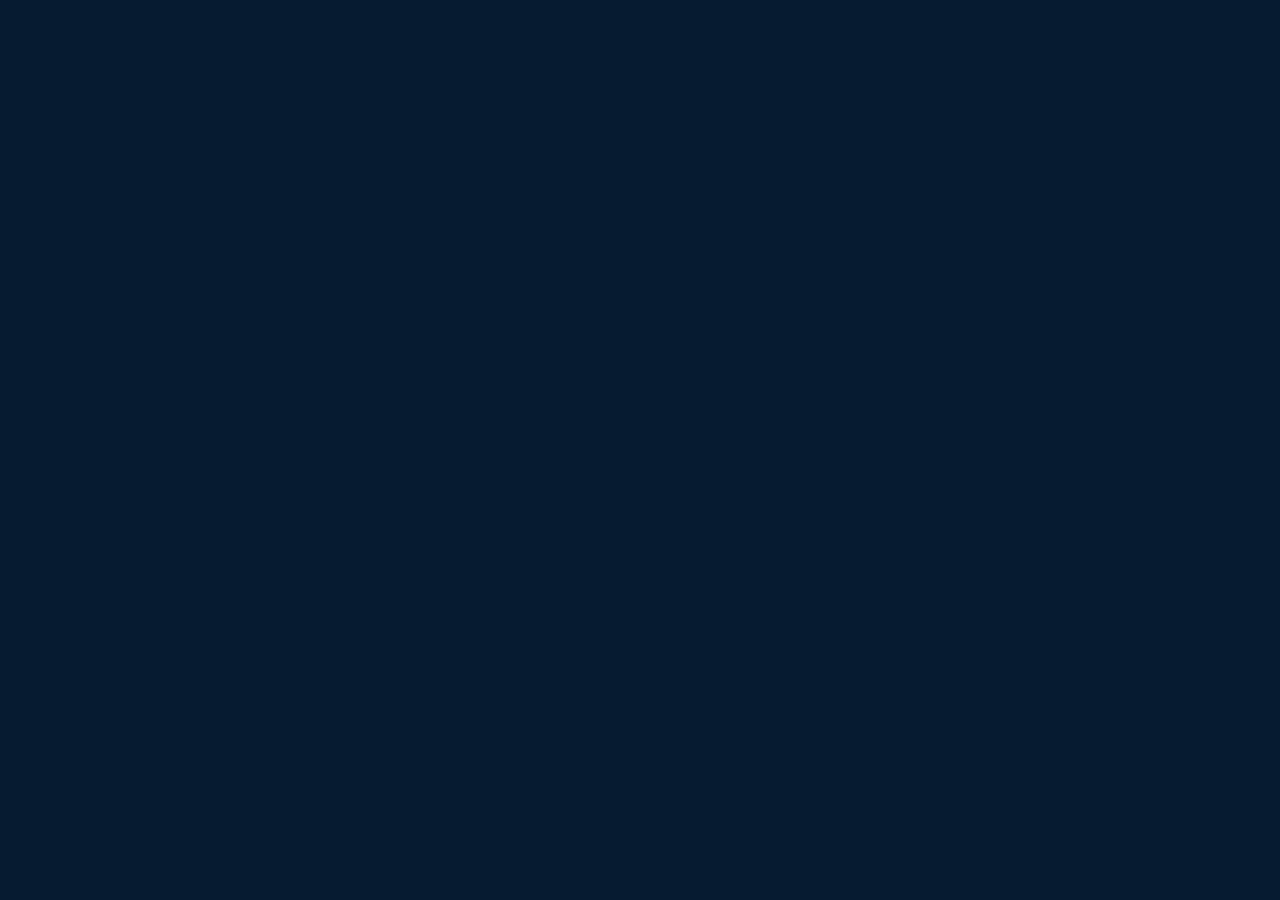
==== commit d5c0f0ed: "Publish approved KFMH live preview" ====
--- a/index.html
+++ b/index.html
@@ -2,12 +2,67 @@
 <html lang="ar" dir="rtl">
 <head>
 <meta charset="utf-8">
-<meta name="viewport" content="width=device-width,initial-scale=1">
-<meta http-equiv="Cache-Control" content="no-cache, no-store, must-revalidate">
-<meta http-equiv="Pragma" content="no-cache">
-<meta http-equiv="Expires" content="0">
+<meta name="viewport" content="width=1536">
+<meta name="apple-mobile-web-app-capable" content="yes">
+<meta name="apple-mobile-web-app-status-bar-style" content="black-translucent">
 <title>نظام إدارة توزيع الطاقة الكهربائية</title>
-<script>location.replace('viewer-v3.html?v=20260806-2244')</script>
+<style>
+*{box-sizing:border-box}
+html,body{margin:0;padding:0;background:#061b31;width:1536px;min-height:864px;overflow-x:auto;font-family:Tahoma,Arial,sans-serif}
+#p{position:relative;width:1536px;height:864px}
+#p img{display:block;width:1536px;height:864px;user-select:none;-webkit-user-drag:none}
+button.h{position:absolute;border:0;background:transparent;border-radius:12px;cursor:pointer}
+button.h:hover,button.h:focus-visible{outline:4px solid #e9a52c;background:#e9a52c22}
+#loading{position:absolute;inset:0;display:grid;place-items:center;color:#e9a52c;background:#061b31;font-size:24px}
+#m{position:fixed;inset:0;display:none;align-items:center;justify-content:center;background:#001326cc;z-index:9}
+#m.o{display:flex}
+.b{width:760px;max-height:700px;overflow:auto;background:#fff;border:3px solid #e9a52c;border-radius:18px;color:#0a2c4e}
+.t{display:flex;justify-content:space-between;align-items:center;padding:17px 20px;background:#062743;color:#fff;border-bottom:3px solid #e9a52c}
+.t h2{margin:0;font-size:28px}
+.x{border:0;background:transparent;color:#fff;font-size:34px}
+.c{padding:22px;font-size:20px;line-height:1.9}
+.path{direction:ltr;text-align:center;background:#f3f6f9;border:1px solid #c9d5e1;border-radius:12px;padding:18px;font-weight:900}
+</style>
 </head>
-<body><a href="viewer-v3.html?v=20260806-2244">فتح النظام</a></body>
-</html>+<body>
+<main id="p">
+<div id="loading">جاري تحميل النظام…</div>
+<img id="master" alt="لوحة التحكم">
+<button class="h" data-s="home" style="left:17px;top:66px;width:226px;height:52px"></button>
+<button class="h" data-s="transformers" style="left:17px;top:124px;width:226px;height:52px"></button>
+<button class="h" data-s="generators" style="left:17px;top:182px;width:226px;height:52px"></button>
+<button class="h" data-s="batteries" style="left:17px;top:240px;width:226px;height:52px"></button>
+<button class="h" data-s="mdp" style="left:17px;top:298px;width:226px;height:52px"></button>
+<button class="h" data-s="mp" style="left:17px;top:356px;width:226px;height:52px"></button>
+<button class="h" data-s="pp" style="left:17px;top:414px;width:226px;height:52px"></button>
+<button class="h" data-s="label" style="left:17px;top:472px;width:226px;height:52px"></button>
+<button class="h" data-s="browser" style="left:45px;top:575px;width:190px;height:42px"></button>
+<button class="h" data-s="login" style="left:45px;top:625px;width:190px;height:42px"></button>
+<button class="h" data-s="about" style="left:17px;top:668px;width:226px;height:52px"></button>
+<button class="h" data-tr="TR1" style="left:294px;top:626px;width:216px;height:223px"></button>
+<button class="h" data-tr="TR2" style="left:533px;top:626px;width:216px;height:223px"></button>
+<button class="h" data-tr="TR3" style="left:772px;top:626px;width:216px;height:223px"></button>
+<button class="h" data-tr="TR4" style="left:1010px;top:626px;width:216px;height:223px"></button>
+<button class="h" data-tr="TR5" style="left:1249px;top:626px;width:216px;height:223px"></button>
+</main>
+<section id="m"><div class="b"><div class="t"><h2 id="mt">التفاصيل</h2><button id="mx" class="x">×</button></div><div id="mc" class="c"></div></div></section>
+<script>
+(async()=>{
+  const parts=await Promise.all([...Array(6)].map((_,i)=>fetch(`assets/av${i}.txt?v=1`).then(r=>{if(!r.ok)throw new Error(i);return r.text()})));
+  const img=document.getElementById('master');
+  img.onload=()=>document.getElementById('loading').remove();
+  img.src='data:image/avif;base64,'+parts.join('');
+})().catch(()=>document.getElementById('loading').textContent='تعذر تحميل الصفحة');
+const P={TR1:'RMU (OS) → TR1 → MDP1 → MP1 / MP5 / MP4 / MP3 → PP1',TR2:'RMU1 → TR2 → FED2 → ATS4 → MDP2 → MP1…MP8 → PP',TR3:'RMU1 → TR3 → FED3 → ATS5 → MDP3 → MP1…MP14 → PP',TR4:'RMU (OS) → TR4 → ATS3 → MDP4 → MP1…MP5 → PP',TR5:'RMU (OS) → TR5 → ATS3 (Manual) → MDP5 → MP1…MP6 → PP'};
+const N={transformers:'المحولات',generators:'المولدات',batteries:'البطاريات',mdp:'لوحات التوزيع الرئيسية MDP',mp:'لوحات التشغيل الرئيسية MP',pp:'لوحات التوزيع الفرعية PP',label:'الملصق الخارجي',browser:'إعدادات المتصفح',login:'تسجيل الدخول',about:'حول المشروع'};
+const m=document.getElementById('m'),mt=document.getElementById('mt'),mc=document.getElementById('mc');
+function o(t,c){mt.textContent=t;mc.innerHTML=c;m.classList.add('o')}
+function q(){m.classList.remove('o')}
+document.getElementById('mx').onclick=q;
+m.onclick=e=>{if(e.target===m)q()};
+document.querySelectorAll('[data-tr]').forEach(b=>b.onclick=()=>o('تفاصيل المحول '+b.dataset.tr,'<div class="path">'+P[b.dataset.tr]+'</div>'));
+document.querySelectorAll('[data-s]').forEach(b=>b.onclick=()=>{
+ let s=b.dataset.s;if(s==='home')return;
+ o(N[s]||'القسم','<div>'+((s==='login')?'اسم المستخدم<br><input style="width:100%;padding:12px"><br><br>كلمة المرور<br><input type="password" style="width:100%;padding:12px">':'سيتم فتح هذا القسم داخل نفس واجهة النظام.')+'</div>')
+});
+</script></body></html>
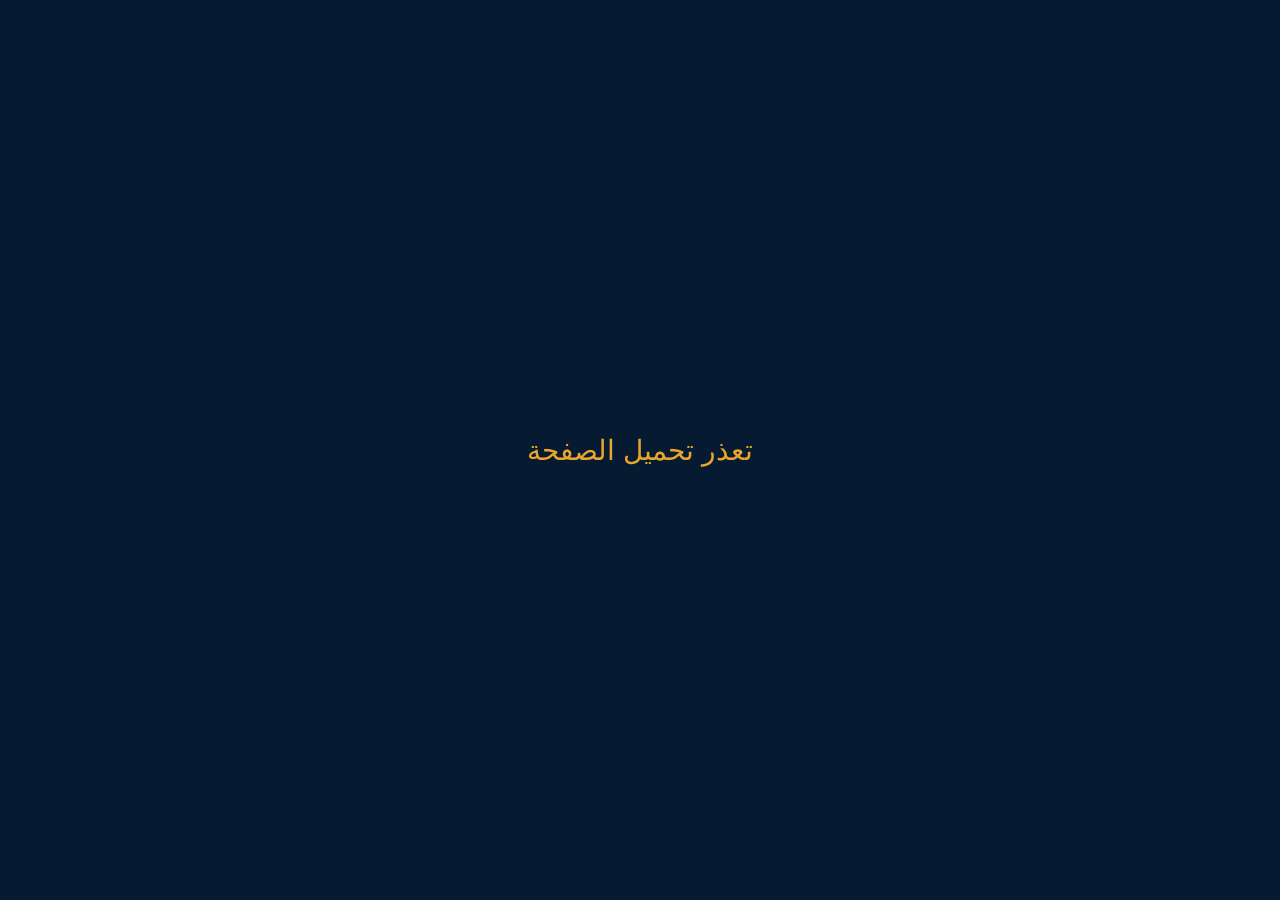
==== commit 3d8b78cb: "Fix live preview image loading and responsive display" ====
--- a/index.html
+++ b/index.html
@@ -2,55 +2,63 @@
 <html lang="ar" dir="rtl">
 <head>
 <meta charset="utf-8">
-<meta name="viewport" content="width=1536">
+<meta name="viewport" content="width=device-width,initial-scale=1,minimum-scale=.2,maximum-scale=5,user-scalable=yes,viewport-fit=cover">
 <meta name="apple-mobile-web-app-capable" content="yes">
 <meta name="apple-mobile-web-app-status-bar-style" content="black-translucent">
 <title>نظام إدارة توزيع الطاقة الكهربائية</title>
 <style>
 *{box-sizing:border-box}
-html,body{margin:0;padding:0;background:#061b31;width:1536px;min-height:864px;overflow-x:auto;font-family:Tahoma,Arial,sans-serif}
-#p{position:relative;width:1536px;height:864px}
-#p img{display:block;width:1536px;height:864px;user-select:none;-webkit-user-drag:none}
+html,body{margin:0;width:100%;min-height:100%;background:#061b31;font-family:Tahoma,Arial,sans-serif}
+body{overflow:auto;-webkit-overflow-scrolling:touch}
+#wrap{width:100vw;min-height:100dvh;display:flex;align-items:flex-start;justify-content:center;background:#061b31}
+#p{position:relative;width:100vw;max-width:1536px;aspect-ratio:16/9;background:#061b31;overflow:hidden}
+#p img{display:block;width:100%;height:100%;object-fit:fill;user-select:none;-webkit-user-drag:none}
 button.h{position:absolute;border:0;background:transparent;border-radius:12px;cursor:pointer}
-button.h:hover,button.h:focus-visible{outline:4px solid #e9a52c;background:#e9a52c22}
-#loading{position:absolute;inset:0;display:grid;place-items:center;color:#e9a52c;background:#061b31;font-size:24px}
-#m{position:fixed;inset:0;display:none;align-items:center;justify-content:center;background:#001326cc;z-index:9}
+button.h:hover,button.h:focus-visible{outline:3px solid #e9a52c;background:#e9a52c22}
+#loading{position:absolute;inset:0;display:grid;place-items:center;color:#e9a52c;background:#061b31;font-size:clamp(18px,3vw,28px);z-index:3}
+#m{position:fixed;inset:0;display:none;align-items:center;justify-content:center;padding:18px;background:#001326cc;z-index:9}
 #m.o{display:flex}
-.b{width:760px;max-height:700px;overflow:auto;background:#fff;border:3px solid #e9a52c;border-radius:18px;color:#0a2c4e}
+.b{width:min(760px,92vw);max-height:86dvh;overflow:auto;background:#fff;border:3px solid #e9a52c;border-radius:18px;color:#0a2c4e}
 .t{display:flex;justify-content:space-between;align-items:center;padding:17px 20px;background:#062743;color:#fff;border-bottom:3px solid #e9a52c}
-.t h2{margin:0;font-size:28px}
+.t h2{margin:0;font-size:clamp(20px,3vw,28px)}
 .x{border:0;background:transparent;color:#fff;font-size:34px}
-.c{padding:22px;font-size:20px;line-height:1.9}
+.c{padding:22px;font-size:18px;line-height:1.9}
 .path{direction:ltr;text-align:center;background:#f3f6f9;border:1px solid #c9d5e1;border-radius:12px;padding:18px;font-weight:900}
+@media (orientation:landscape){#p{height:100dvh;width:auto;max-width:none}}
 </style>
 </head>
 <body>
+<div id="wrap">
 <main id="p">
 <div id="loading">جاري تحميل النظام…</div>
 <img id="master" alt="لوحة التحكم">
-<button class="h" data-s="home" style="left:17px;top:66px;width:226px;height:52px"></button>
-<button class="h" data-s="transformers" style="left:17px;top:124px;width:226px;height:52px"></button>
-<button class="h" data-s="generators" style="left:17px;top:182px;width:226px;height:52px"></button>
-<button class="h" data-s="batteries" style="left:17px;top:240px;width:226px;height:52px"></button>
-<button class="h" data-s="mdp" style="left:17px;top:298px;width:226px;height:52px"></button>
-<button class="h" data-s="mp" style="left:17px;top:356px;width:226px;height:52px"></button>
-<button class="h" data-s="pp" style="left:17px;top:414px;width:226px;height:52px"></button>
-<button class="h" data-s="label" style="left:17px;top:472px;width:226px;height:52px"></button>
-<button class="h" data-s="browser" style="left:45px;top:575px;width:190px;height:42px"></button>
-<button class="h" data-s="login" style="left:45px;top:625px;width:190px;height:42px"></button>
-<button class="h" data-s="about" style="left:17px;top:668px;width:226px;height:52px"></button>
-<button class="h" data-tr="TR1" style="left:294px;top:626px;width:216px;height:223px"></button>
-<button class="h" data-tr="TR2" style="left:533px;top:626px;width:216px;height:223px"></button>
-<button class="h" data-tr="TR3" style="left:772px;top:626px;width:216px;height:223px"></button>
-<button class="h" data-tr="TR4" style="left:1010px;top:626px;width:216px;height:223px"></button>
-<button class="h" data-tr="TR5" style="left:1249px;top:626px;width:216px;height:223px"></button>
+<button class="h" data-s="home" style="left:1.1%;top:7.7%;width:14.7%;height:5.8%"></button>
+<button class="h" data-s="transformers" style="left:1.1%;top:14.2%;width:14.7%;height:5.8%"></button>
+<button class="h" data-s="generators" style="left:1.1%;top:20.9%;width:14.7%;height:5.8%"></button>
+<button class="h" data-s="batteries" style="left:1.1%;top:27.7%;width:14.7%;height:5.8%"></button>
+<button class="h" data-s="mdp" style="left:1.1%;top:34.5%;width:14.7%;height:5.8%"></button>
+<button class="h" data-s="mp" style="left:1.1%;top:41.2%;width:14.7%;height:5.8%"></button>
+<button class="h" data-s="pp" style="left:1.1%;top:48%;width:14.7%;height:5.8%"></button>
+<button class="h" data-s="label" style="left:1.1%;top:54.7%;width:14.7%;height:5.8%"></button>
+<button class="h" data-s="browser" style="left:3%;top:66.8%;width:12%;height:4.5%"></button>
+<button class="h" data-s="login" style="left:3%;top:72.6%;width:12%;height:4.5%"></button>
+<button class="h" data-s="about" style="left:1.1%;top:78%;width:14.7%;height:5.8%"></button>
+<button class="h" data-tr="TR1" style="left:19.2%;top:72.4%;width:14.1%;height:24.2%"></button>
+<button class="h" data-tr="TR2" style="left:34.7%;top:72.4%;width:14.1%;height:24.2%"></button>
+<button class="h" data-tr="TR3" style="left:50.2%;top:72.4%;width:14.1%;height:24.2%"></button>
+<button class="h" data-tr="TR4" style="left:65.7%;top:72.4%;width:14.1%;height:24.2%"></button>
+<button class="h" data-tr="TR5" style="left:81.2%;top:72.4%;width:14.1%;height:24.2%"></button>
 </main>
+</div>
 <section id="m"><div class="b"><div class="t"><h2 id="mt">التفاصيل</h2><button id="mx" class="x">×</button></div><div id="mc" class="c"></div></div></section>
 <script>
 (async()=>{
-  const parts=await Promise.all([...Array(6)].map((_,i)=>fetch(`assets/av${i}.txt?v=1`).then(r=>{if(!r.ok)throw new Error(i);return r.text()})));
+  const root='https://raw.githubusercontent.com/doshah07/kfmh-electrical-system/d5c0f0edd2e8de119143843dbf1cf299a011f2bc/assets/';
+  const parts=await Promise.all([...Array(6)].map((_,i)=>fetch(root+`av${i}.txt`).then(r=>{if(!r.ok)throw new Error('asset '+i);return r.text()})));
   const img=document.getElementById('master');
-  img.onload=()=>document.getElementById('loading').remove();
+  const loading=document.getElementById('loading');
+  img.onload=()=>loading.remove();
+  img.onerror=()=>loading.textContent='تعذر تحميل الصورة';
   img.src='data:image/avif;base64,'+parts.join('');
 })().catch(()=>document.getElementById('loading').textContent='تعذر تحميل الصفحة');
 const P={TR1:'RMU (OS) → TR1 → MDP1 → MP1 / MP5 / MP4 / MP3 → PP1',TR2:'RMU1 → TR2 → FED2 → ATS4 → MDP2 → MP1…MP8 → PP',TR3:'RMU1 → TR3 → FED3 → ATS5 → MDP3 → MP1…MP14 → PP',TR4:'RMU (OS) → TR4 → ATS3 → MDP4 → MP1…MP5 → PP',TR5:'RMU (OS) → TR5 → ATS3 (Manual) → MDP5 → MP1…MP6 → PP'};
@@ -65,4 +73,6 @@
  let s=b.dataset.s;if(s==='home')return;
  o(N[s]||'القسم','<div>'+((s==='login')?'اسم المستخدم<br><input style="width:100%;padding:12px"><br><br>كلمة المرور<br><input type="password" style="width:100%;padding:12px">':'سيتم فتح هذا القسم داخل نفس واجهة النظام.')+'</div>')
 });
-</script></body></html>+</script>
+</body>
+</html>
